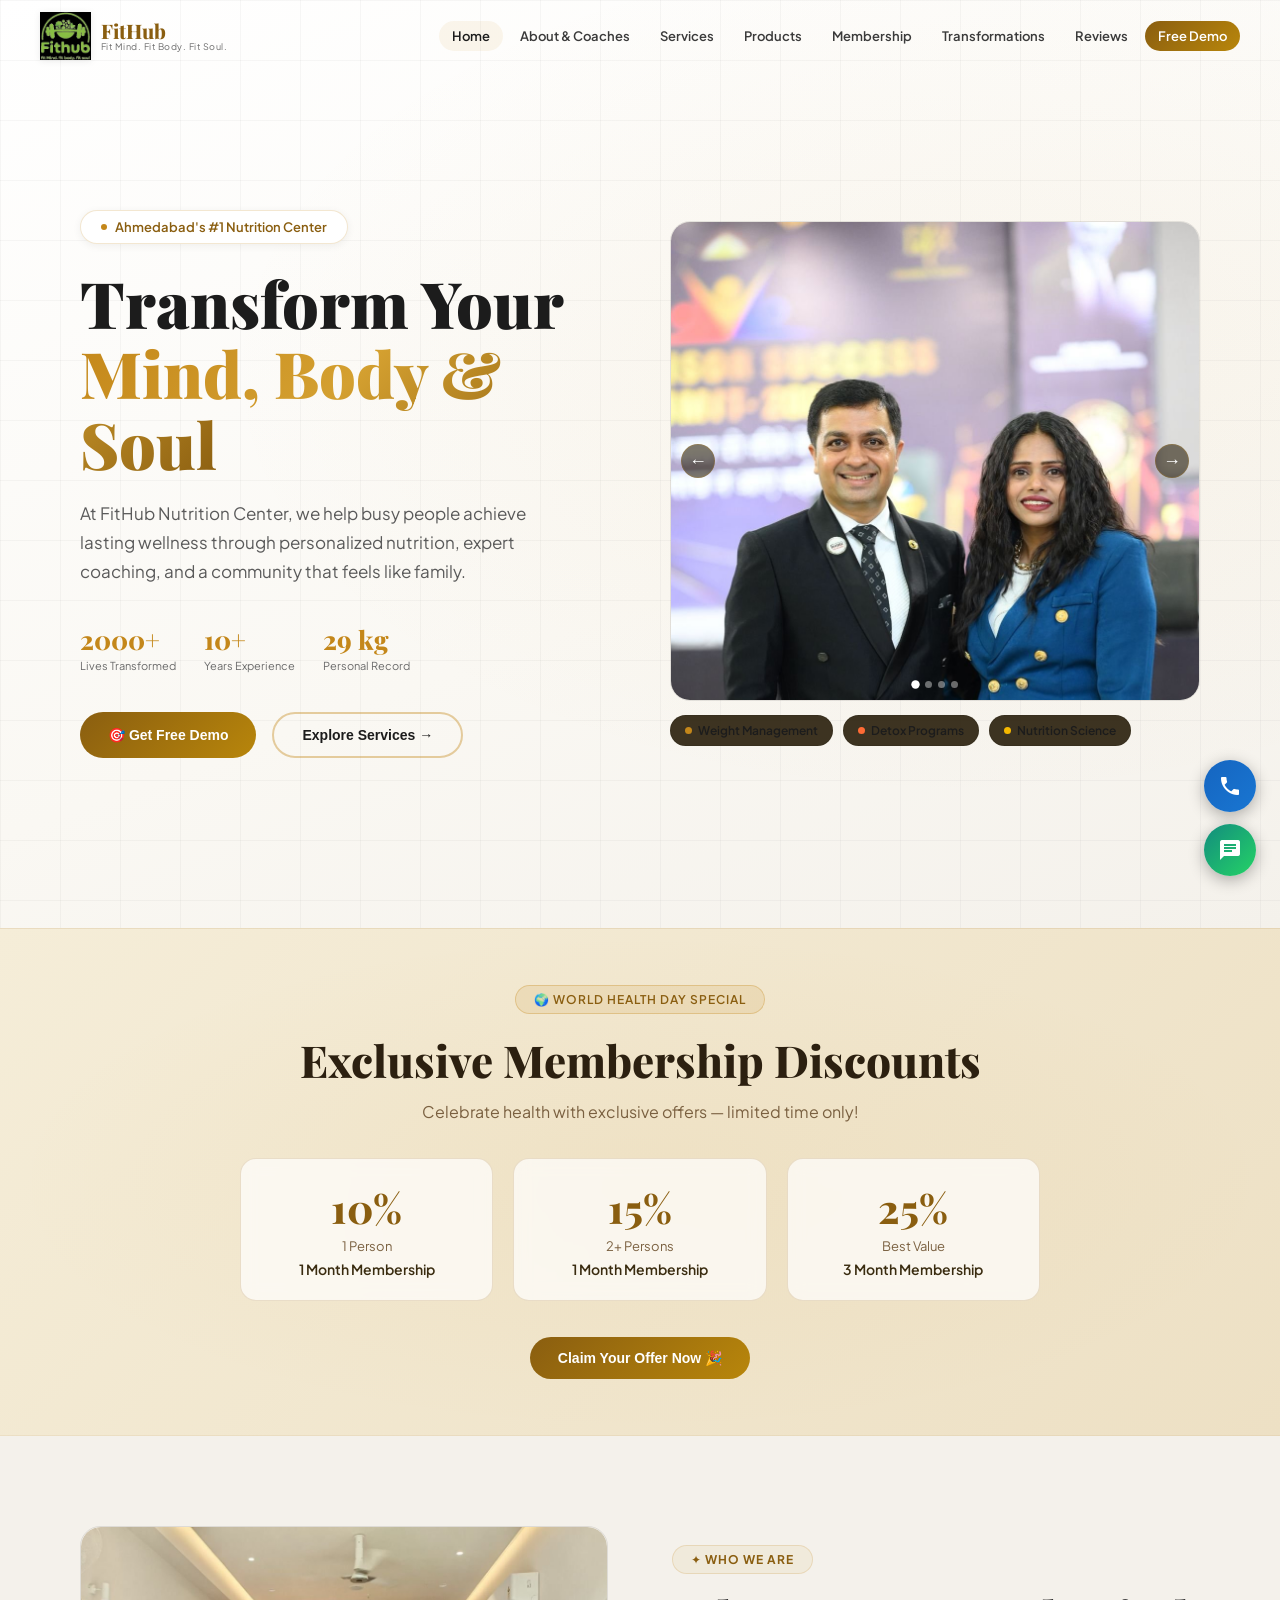
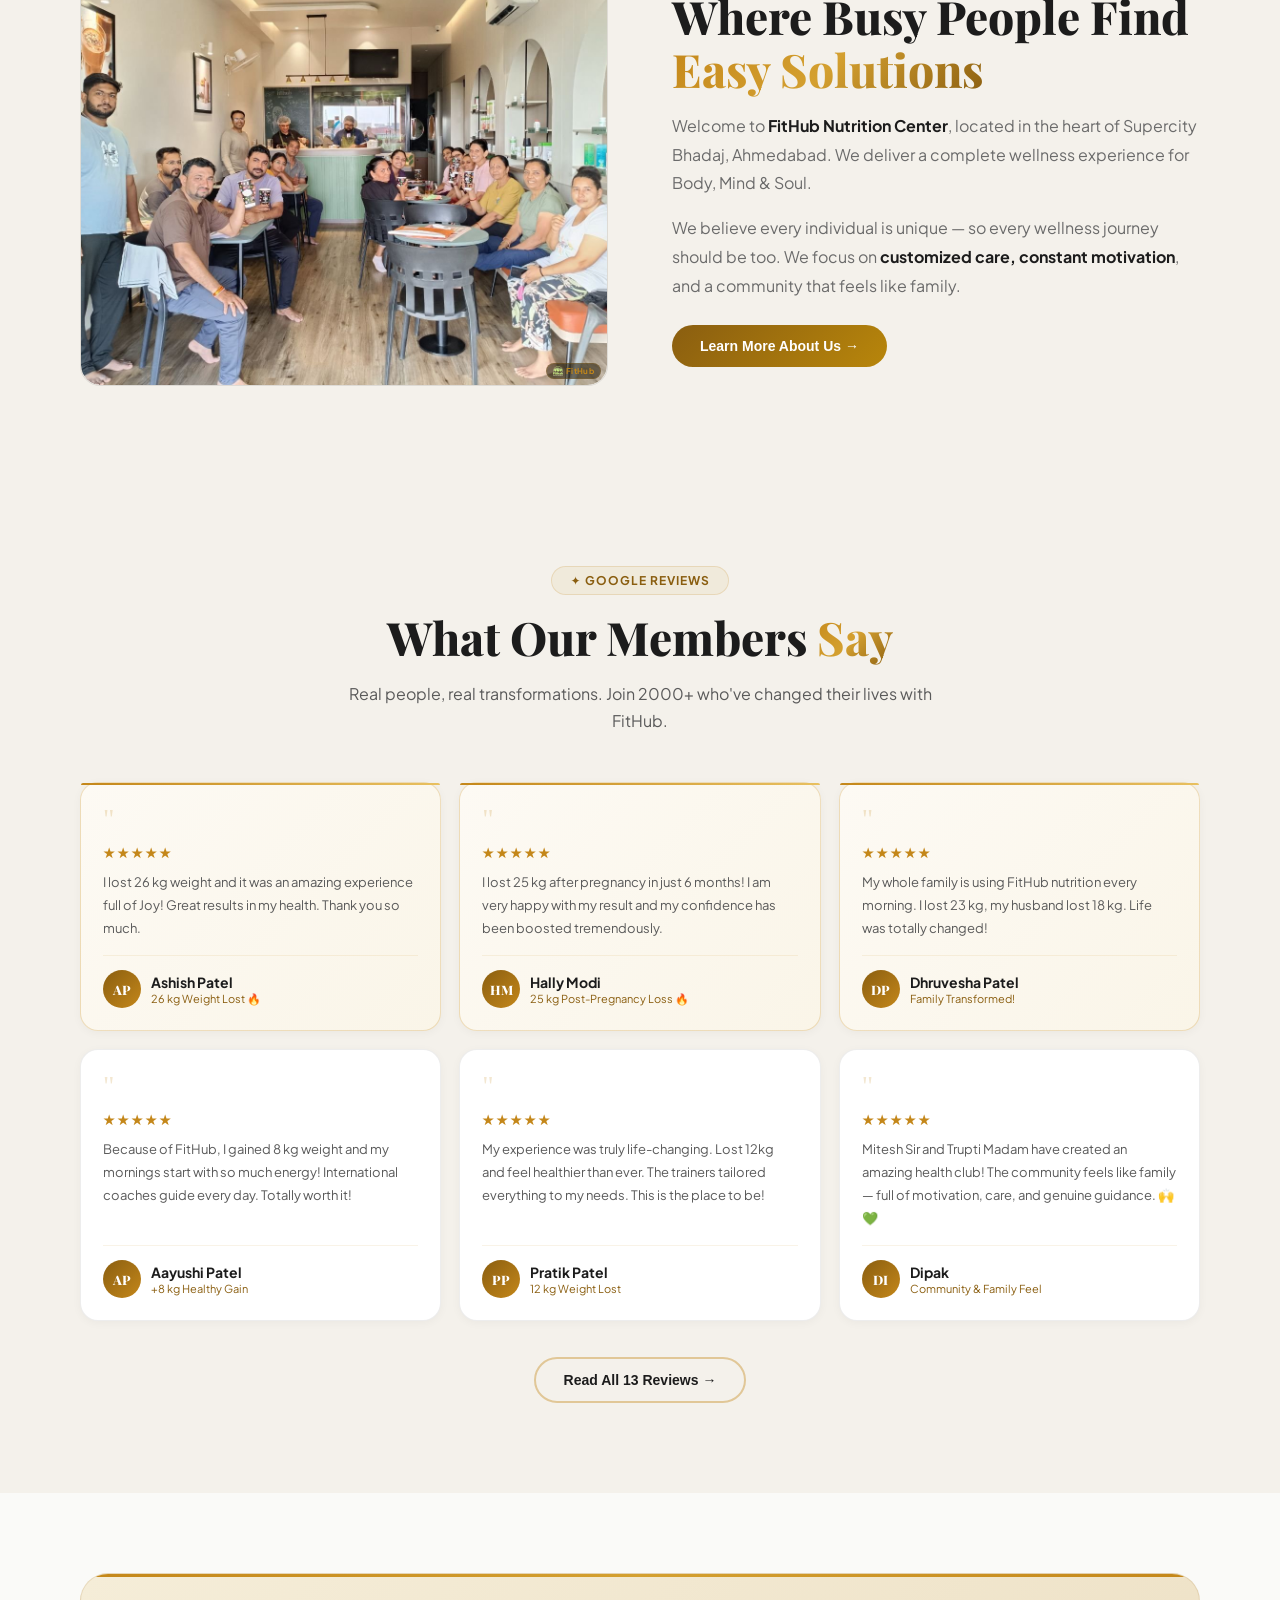
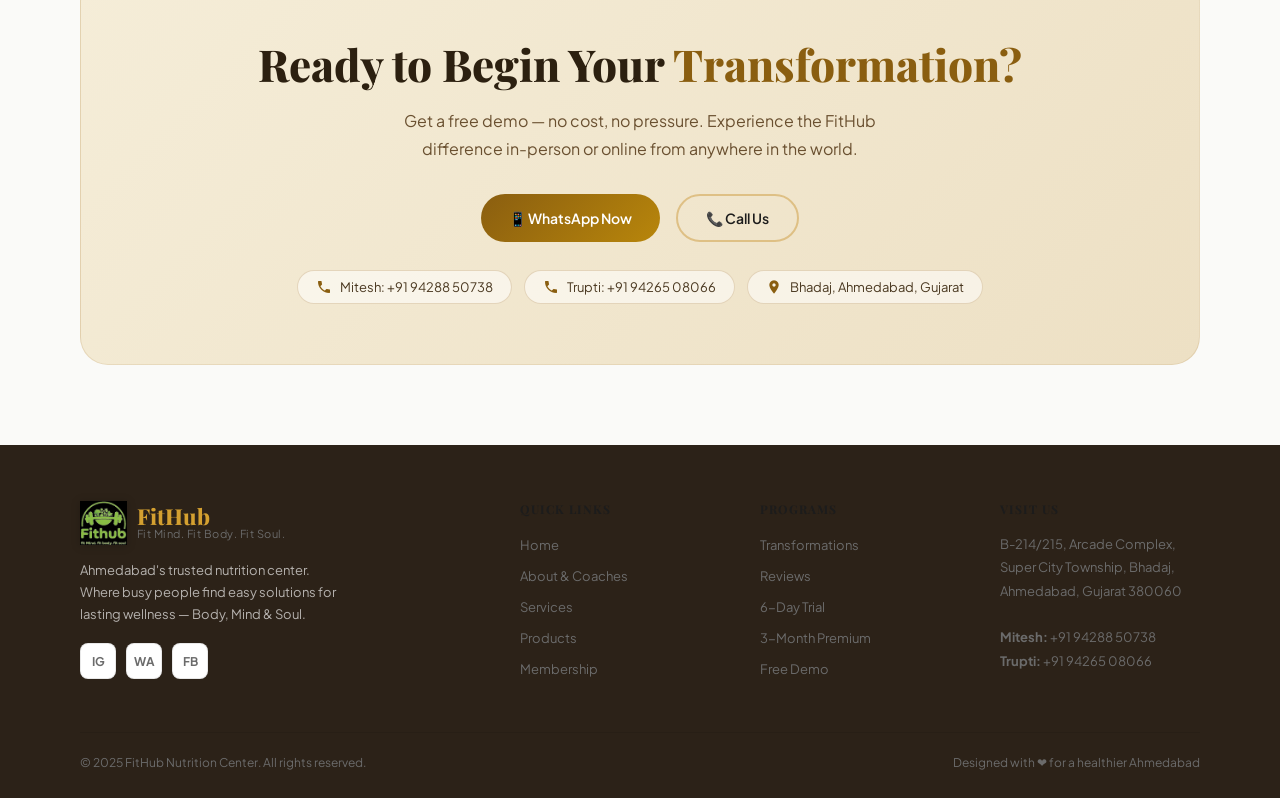
==== index.html @ 28db81a0 "ok" ====
<!DOCTYPE html>
<html lang="en">
<head>
<meta charset="UTF-8">
<meta name="viewport" content="width=device-width, initial-scale=1.0">
<title>FitHub Nutrition Center – Fit Mind. Fit Body. Fit Soul.</title>
<link rel="icon" href="images/logo.png" type="image/png">
<link href="https://fonts.googleapis.com/css2?family=Playfair+Display:ital,wght@0,700;0,800;0,900;1,700&family=Plus+Jakarta+Sans:wght@300;400;500;600;700&display=swap" rel="stylesheet">
<link href="https://fonts.googleapis.com/icon?family=Material+Icons" rel="stylesheet">
<style>
:root{
  --green:#B8860B;--green-light:#C4871A;--green-dark:#8a5e10;
  --gold:#C4871A;--dark:#FAFAF8;--dark2:#F4F1EB;--dark3:#EDE9DF;
  --surface:#FFFFFF;--text:#1C1C1C;--text-muted:#6B6B6B;
  --border:rgba(0,0,0,0.09);
  --glow:0 0 40px rgba(196,135,26,0.12);
}
*{margin:0;padding:0;box-sizing:border-box;}
html{scroll-behavior:smooth;}
body{font-family:'Plus Jakarta Sans',system-ui,sans-serif;background:#FAFAF8;color:#1C1C1C;overflow-x:hidden;}
::-webkit-scrollbar{width:5px;}
::-webkit-scrollbar-track{background:#FAFAF8;}
::-webkit-scrollbar-thumb{background:var(--gold);border-radius:3px;}

/* NAV */
nav{position:fixed;top:0;left:0;right:0;z-index:1000;padding:12px 40px;display:flex;align-items:center;justify-content:space-between;transition:all 0.4s;}
nav.scrolled{background:rgba(250,250,248,0.97);backdrop-filter:blur(20px);border-bottom:1px solid rgba(0,0,0,0.07);box-shadow:0 2px 16px rgba(0,0,0,0.06);}
.nav-logo{display:flex;align-items:center;gap:10px;cursor:pointer;text-decoration:none;}
.nav-logo img{height:48px;object-fit:contain;filter:drop-shadow(0 1px 3px rgba(0,0,0,0.08));}
.nav-logo-text{font-family:'Playfair Display',Georgia,serif;font-size:20px;font-weight:800;color:#8a5e10;line-height:1;}
.nav-logo-tagline{font-size:9px;color:var(--text-muted);letter-spacing:0.5px;}
.nav-links{display:flex;align-items:center;gap:4px;}
.nav-links a{color:#3A3A3A;text-decoration:none;font-size:13px;font-weight:600;padding:7px 13px;border-radius:50px;transition:all 0.3s;cursor:pointer;}
.nav-links a:hover,.nav-links a.active{color:#1C1C1C;background:rgba(196,135,26,0.08);}
.nav-cta{background:linear-gradient(135deg,var(--green-dark),var(--green))!important;color:#fff!important;font-weight:600!important;}
.hamburger{display:none;flex-direction:column;gap:5px;cursor:pointer;padding:8px;background:none;border:none;}
.hamburger span{width:24px;height:2px;background:#1C1C1C;border-radius:2px;display:block;transition:all 0.3s;}
.mobile-menu{display:none;position:fixed;top:72px;left:0;right:0;background:rgba(250,250,248,0.98);backdrop-filter:blur(20px);padding:16px;flex-direction:column;gap:2px;z-index:999;border-bottom:1px solid rgba(0,0,0,0.07);box-shadow:0 8px 24px rgba(0,0,0,0.08);}
.mobile-menu.open{display:flex;}
.mobile-menu a{color:#3A3A3A;text-decoration:none;font-size:15px;padding:12px 16px;border-radius:10px;transition:all 0.3s;cursor:pointer;font-weight:500;}
.mobile-menu a:hover{color:var(--text);background:rgba(196,135,26,0.1);}

/* PAGE SYSTEM */
.page{display:none;animation:fadeIn 0.4s ease;}
.page.active{display:block;}
@keyframes fadeIn{from{opacity:0;transform:translateY(10px);}to{opacity:1;transform:none;}}

/* SECTION BASICS */
section{padding:90px 0;}
.container{max-width:1200px;margin:0 auto;padding:0 40px;}
.section-tag{display:inline-flex;align-items:center;gap:8px;background:rgba(196,135,26,0.07);border:1px solid rgba(196,135,26,0.18);border-radius:50px;padding:6px 18px;font-size:12px;color:#8a5e10;font-weight:700;text-transform:uppercase;letter-spacing:1px;margin-bottom:16px;}
.section-title{font-family:'Playfair Display',Georgia,serif;font-size:clamp(28px,4vw,46px);font-weight:800;line-height:1.15;margin-bottom:16px;}
.section-sub{font-size:16px;color:#5A5A5A;max-width:600px;line-height:1.7;}
.text-center{text-align:center;}
.text-center .section-sub{margin:0 auto;}
.gradient-text{background:linear-gradient(135deg,#C4871A 0%,#D4A030 50%,#8a5e10 100%);-webkit-background-clip:text;-webkit-text-fill-color:transparent;background-clip:text;}

/* BUTTONS */
.btn-primary{background:linear-gradient(135deg,var(--green-dark),var(--green));color:#fff;padding:13px 28px;border-radius:50px;text-decoration:none;font-weight:600;font-size:14px;border:none;cursor:pointer;transition:all 0.3s;display:inline-flex;align-items:center;gap:8px;}
.btn-primary:hover{transform:translateY(-2px);box-shadow:0 8px 24px rgba(196,135,26,0.4);}
.btn-outline{background:transparent;color:var(--text);padding:13px 28px;border-radius:50px;text-decoration:none;font-weight:600;font-size:14px;border:2px solid rgba(196,135,26,0.4);cursor:pointer;transition:all 0.3s;display:inline-flex;align-items:center;gap:8px;}
.btn-outline:hover{border-color:var(--green);background:rgba(196,135,26,0.08);transform:translateY(-2px);}

/* HERO */
.hero{min-height:100vh;background:linear-gradient(160deg,#FFFFFF 0%,#FAF8F3 60%,#F4F1EB 100%);position:relative;display:flex;align-items:center;overflow:hidden;}
.hero-bg{position:absolute;inset:0;background:radial-gradient(ellipse at 75% 40%,rgba(196,135,26,0.05),transparent 55%);pointer-events:none;}
.hero-grid{position:absolute;inset:0;background-image:linear-gradient(rgba(0,0,0,0.03) 1px,transparent 1px),linear-gradient(90deg,rgba(0,0,0,0.03) 1px,transparent 1px);background-size:60px 60px;}
.hero-content{position:relative;z-index:2;max-width:1200px;margin:0 auto;padding:120px 40px 80px;display:grid;grid-template-columns:1fr 1fr;gap:60px;align-items:center;}
.hero-badge{display:inline-flex;align-items:center;gap:8px;background:#FFFFFF;border:1px solid rgba(196,135,26,0.2);border-radius:50px;padding:8px 20px;font-size:13px;color:#8a5e10;margin-bottom:24px;font-weight:600;box-shadow:0 2px 8px rgba(0,0,0,0.06);}
.hero-badge .dot{width:6px;height:6px;background:#C4871A;border-radius:50%;animation:pulse 2s infinite;}
@keyframes pulse{0%,100%{opacity:1;transform:scale(1);}50%{opacity:0.5;transform:scale(1.5);}}
.hero-title{font-family:'Playfair Display',Georgia,serif;font-size:clamp(38px,5vw,64px);font-weight:900;line-height:1.1;margin-bottom:20px;color:#1C1C1C;}
.hero-tagline{font-size:17px;color:#5A5A5A;line-height:1.7;margin-bottom:36px;max-width:480px;}
.hero-stats{display:flex;gap:28px;margin-bottom:40px;flex-wrap:wrap;}
.stat-num{font-family:'Playfair Display',Georgia,serif;font-size:26px;font-weight:800;background:linear-gradient(135deg,var(--gold),#C4871A);-webkit-background-clip:text;-webkit-text-fill-color:transparent;}
.stat-label{font-size:11px;color:var(--text-muted);margin-top:2px;}
.hero-btns{display:flex;gap:16px;flex-wrap:wrap;}
.hero-img-wrap{border-radius:20px;overflow:hidden;border:1px solid var(--border);position:relative;height:480px;}
.hero-img-wrap img{width:100%;height:100%;object-fit:cover;object-position:top center;display:block;}
.hero-carousel{position:relative;height:480px;border-radius:20px;overflow:hidden;border:1px solid var(--border);}
.carousel-track{display:flex;height:100%;transition:transform 0.6s cubic-bezier(0.25,0.46,0.45,0.94);}
.carousel-slide{min-width:100%;height:100%;position:relative;flex-shrink:0;}
.carousel-slide img{width:100%;height:100%;object-fit:cover;object-position:top center;display:block;}
.carousel-dots{position:absolute;bottom:12px;left:50%;transform:translateX(-50%);display:flex;gap:6px;z-index:5;}
.carousel-dot{width:7px;height:7px;border-radius:50%;background:rgba(255,255,255,0.4);cursor:pointer;transition:all 0.3s;border:none;padding:0;}
.carousel-dot.active{background:#fff;transform:scale(1.2);}
.carousel-arrow{position:absolute;top:50%;transform:translateY(-50%);background:rgba(40,30,10,0.6);border:1px solid rgba(196,135,26,0.25);color:#fff;border-radius:50%;width:34px;height:34px;display:flex;align-items:center;justify-content:center;cursor:pointer;z-index:5;font-size:18px;transition:all 0.3s;}
.carousel-arrow:hover{background:rgba(196,135,26,0.4);}
.carousel-prev{left:10px;}
.carousel-next{right:10px;}
.hero-chips{display:flex;gap:10px;flex-wrap:wrap;margin-top:14px;}
.chip{background:rgba(40,30,10,0.9);border:1px solid var(--border);border-radius:50px;padding:7px 14px;font-size:12px;font-weight:600;display:flex;align-items:center;gap:6px;}
.chip .dot{width:7px;height:7px;border-radius:50%;}

/* OFFER BANNER */
.offer-banner{background:linear-gradient(135deg,#F5EDD8,#EDE0C4);border-top:1px solid rgba(180,140,80,0.15);border-bottom:1px solid rgba(180,140,80,0.15);padding:56px 40px;text-align:center;position:relative;overflow:hidden;}
.offer-banner::before{content:'';position:absolute;inset:0;background:radial-gradient(ellipse at center,rgba(196,135,26,0.06),transparent 70%);}
.offer-tag{display:inline-flex;align-items:center;gap:8px;background:rgba(196,135,26,0.12);border:1px solid rgba(196,135,26,0.3);border-radius:50px;padding:6px 18px;font-size:12px;color:#8a5e10;margin-bottom:16px;font-weight:600;text-transform:uppercase;letter-spacing:1px;}
.offer-title{font-family:'Playfair Display',Georgia,serif;font-size:clamp(24px,4vw,44px);font-weight:800;color:#2C2010;margin-bottom:12px;}
.offer-sub{font-size:16px;color:#7A6040;margin-bottom:36px;}
.offer-cards{display:flex;gap:20px;justify-content:center;flex-wrap:wrap;max-width:800px;margin:0 auto 36px;}
.offer-card{background:rgba(255,255,255,0.7);border:1px solid rgba(180,140,80,0.25);border-radius:16px;padding:22px 28px;flex:1;min-width:180px;text-align:center;transition:all 0.3s;backdrop-filter:blur(8px);}
.offer-card:hover{transform:translateY(-4px);border-color:var(--gold);box-shadow:0 8px 24px rgba(196,135,26,0.15);}
.offer-pct{font-family:'Playfair Display',Georgia,serif;font-size:40px;font-weight:800;color:#8a5e10;}
.offer-desc{font-size:13px;color:#7A6040;margin-top:4px;}
.offer-label{font-size:14px;font-weight:600;color:#3A2C10;margin-top:6px;}

/* PHOTO WITH WATERMARK */
.photo-wrap{position:relative;overflow:hidden;border-radius:inherit;}
.photo-wrap img{width:100%;height:100%;object-fit:cover;display:block;}
.photo-watermark{position:absolute;bottom:6px;right:6px;display:flex;align-items:center;gap:3px;background:rgba(40,30,10,0.6);border:1px solid rgba(196,135,26,0.2);border-radius:50px;padding:2px 6px;pointer-events:none;}
.photo-watermark img{height:10px;object-fit:contain;mix-blend-mode:screen;filter:brightness(1.3);}
.photo-watermark span{font-size:8px;color:var(--green-light);font-weight:700;letter-spacing:0.3px;}

/* ABOUT / COACHES merged grid */
.ac-section{background:#FAF8F3;padding:100px 0;}
.ac-grid{display:grid;grid-template-columns:1fr;gap:0;}
.ac-item{display:grid;grid-template-columns:1fr 1fr;gap:0;align-items:stretch;border:1px solid rgba(0,0,0,0.08);border-radius:24px;overflow:hidden;background:#FFFFFF;margin-bottom:40px;transition:all 0.3s;box-shadow:0 4px 24px rgba(0,0,0,0.07);}
.ac-item:hover{border-color:rgba(196,135,26,0.4);box-shadow:0 20px 40px rgba(0,0,0,0.3);}
.ac-item.reverse{direction:rtl;}
.ac-item.reverse > *{direction:ltr;}
.ac-img{overflow:hidden;min-height:400px;}
.ac-img img{width:100%;height:100%;object-fit:cover;object-position:top center;display:block;transition:transform 0.5s;}
.ac-item:hover .ac-img img{transform:scale(1.04);}
.ac-info{padding:40px;display:flex;flex-direction:column;justify-content:center;}
.ac-role{font-size:11px;color:var(--green-light);font-weight:700;text-transform:uppercase;letter-spacing:1px;margin-bottom:6px;}
.ac-name{font-family:'Playfair Display',Georgia,serif;font-size:26px;font-weight:800;margin-bottom:10px;}
.ac-exp{display:inline-flex;align-items:center;gap:6px;background:rgba(245,184,0,0.1);border:1px solid rgba(245,184,0,0.25);border-radius:50px;padding:4px 14px;font-size:12px;color:var(--gold);font-weight:600;margin-bottom:16px;}
.ac-bio{font-size:14px;color:#5A5A5A;line-height:1.8;margin-bottom:20px;}
.ac-stats{display:flex;gap:20px;flex-wrap:wrap;padding-top:16px;border-top:1px solid var(--border);}
.ac-stat .num{font-family:'Playfair Display',Georgia,serif;font-size:20px;font-weight:800;color:var(--green-light);}
.ac-stat .lbl{font-size:11px;color:var(--text-muted);}
.ac-tags{display:flex;flex-wrap:wrap;gap:8px;margin-bottom:16px;}
.ac-tag{background:rgba(196,135,26,0.07);border:1px solid rgba(196,135,26,0.15);border-radius:50px;padding:4px 12px;font-size:12px;color:#8a5e10;}
.couple-band{background:#FFFFFF;border:1px solid rgba(0,0,0,0.08);border-radius:24px;overflow:hidden;display:grid;grid-template-columns:440px 1fr;margin-top:0;box-shadow:0 4px 24px rgba(0,0,0,0.07);}
.couple-band-img{overflow:hidden;height:360px;}
.couple-band-img img{width:100%;height:100%;object-fit:cover;object-position:top;display:block;}
.couple-band-text{padding:48px;display:flex;flex-direction:column;justify-content:center;}
.couple-band-text h3{font-family:'Playfair Display',Georgia,serif;font-size:26px;font-weight:800;margin-bottom:12px;}
.couple-band-text p{font-size:14px;color:var(--text-muted);line-height:1.8;}

/* SERVICES */
.services-section{background:#F4F1EB;}
.services-grid{display:grid;grid-template-columns:repeat(3,1fr);gap:20px;margin-top:60px;}
.service-card{background:#FFFFFF;border:1px solid rgba(0,0,0,0.07);border-radius:20px;overflow:hidden;transition:all 0.4s;display:flex;flex-direction:column;box-shadow:0 2px 12px rgba(0,0,0,0.05);}
.service-card:hover{transform:translateY(-5px);border-color:rgba(196,135,26,0.4);box-shadow:0 16px 36px rgba(0,0,0,0.3);}
.service-img{width:100%;height:160px;overflow:hidden;position:relative;}
.service-img img{width:100%;height:100%;object-fit:cover;transition:transform 0.5s;}
.service-card:hover .service-img img{transform:scale(1.08);}
.service-body{padding:22px;flex:1;display:flex;flex-direction:column;}
.service-num{font-size:10px;color:rgba(196,135,26,0.4);font-weight:800;letter-spacing:2px;margin-bottom:6px;}
.service-title{font-family:'Playfair Display',Georgia,serif;font-size:16px;font-weight:700;margin-bottom:8px;}
.service-desc{font-size:13px;color:#5A5A5A;line-height:1.7;flex:1;margin-bottom:14px;}
.service-cta{display:inline-flex;align-items:center;gap:6px;color:var(--green-light);font-size:12px;font-weight:600;cursor:pointer;background:none;border:none;padding:0;font-family:inherit;transition:all 0.2s;}
.service-cta:hover{gap:10px;color:var(--green);}

/* PRODUCTS */
.products-tabs{display:flex;gap:8px;margin-bottom:40px;background:#F4F1EB;border-radius:12px;padding:5px;width:fit-content;border:1px solid rgba(0,0,0,0.08);}
.tab-btn{padding:10px 24px;border-radius:9px;border:none;background:transparent;color:var(--text-muted);font-family:'Plus Jakarta Sans',system-ui,sans-serif;font-size:14px;font-weight:600;cursor:pointer;transition:all 0.3s;}
.tab-btn.active{background:linear-gradient(135deg,var(--green-dark),var(--green));color:#fff;}
.flavors-grid{display:grid;grid-template-columns:repeat(auto-fill,minmax(180px,1fr));gap:12px;}
.flavor-chip{background:#FFFFFF;border:1px solid rgba(0,0,0,0.08);border-radius:12px;padding:13px 16px;font-size:13px;font-weight:500;transition:all 0.3s;display:flex;align-items:center;gap:10px;}
.flavor-chip:hover{border-color:var(--green);background:rgba(196,135,26,0.06);transform:translateY(-2px);}
.flavor-dot{width:10px;height:10px;border-radius:50%;flex-shrink:0;}

/* MEMBERSHIP */
.plans-grid{display:grid;grid-template-columns:repeat(3,1fr);gap:24px;margin-top:60px;}
.plan-card{background:#FFFFFF;border:1px solid rgba(0,0,0,0.08);border-radius:24px;padding:32px;position:relative;overflow:hidden;transition:all 0.4s;display:flex;flex-direction:column;box-shadow:0 4px 16px rgba(0,0,0,0.05);}
.plan-card.featured{background:linear-gradient(135deg,#FDFAF4,#FAF5E8);border-color:var(--green);transform:scale(1.03);box-shadow:0 8px 32px rgba(196,135,26,0.15);}
.plan-card.featured::before{content:'';position:absolute;top:0;left:0;right:0;height:3px;background:linear-gradient(90deg,var(--green-dark),var(--green-light));}
.plan-badge{display:inline-flex;background:rgba(196,135,26,0.1);border:1px solid rgba(196,135,26,0.25);border-radius:50px;padding:4px 14px;font-size:11px;color:var(--green-light);font-weight:700;text-transform:uppercase;letter-spacing:1px;margin-bottom:18px;width:fit-content;}
.plan-badge.gold{background:rgba(245,184,0,0.12);border-color:rgba(245,184,0,0.3);color:var(--gold);}
.plan-name{font-family:'Playfair Display',Georgia,serif;font-size:20px;font-weight:800;margin-bottom:6px;}
.plan-desc{font-size:13px;color:var(--text-muted);margin-bottom:20px;}
.plan-features{list-style:none;margin-bottom:24px;flex:1;}
.plan-features li{display:flex;align-items:flex-start;gap:10px;font-size:13px;color:#5A5A5A;padding:7px 0;border-bottom:1px solid rgba(0,0,0,0.05);}
.plan-features li:last-child{border:none;}
.plan-features li .material-icons{font-size:15px;color:var(--green-light);margin-top:2px;flex-shrink:0;}
.plan-cta{width:100%;padding:13px;border-radius:50px;border:none;font-family:'Plus Jakarta Sans',system-ui,sans-serif;font-size:14px;font-weight:700;cursor:pointer;transition:all 0.3s;margin-top:auto;}
.plan-cta-primary{background:linear-gradient(135deg,var(--green-dark),var(--green));color:#fff;}
.plan-cta-primary:hover{transform:translateY(-2px);box-shadow:0 6px 20px rgba(196,135,26,0.4);}
.plan-cta-outline{background:transparent;color:var(--green-light);border:2px solid rgba(196,135,26,0.3);}
.plan-cta-outline:hover{background:rgba(196,135,26,0.08);}

/* TRANSFORMATION PAGE */
.transform-section{background:#FAFAF8;}
.transform-intro{text-align:center;max-width:700px;margin:0 auto 60px;}
.transform-item{display:grid;grid-template-columns:1fr 1fr;gap:40px;align-items:start;margin-bottom:60px;padding-bottom:60px;border-bottom:1px solid rgba(196,135,26,0.12);}
.transform-item:last-child{border-bottom:none;margin-bottom:0;}
.transform-item.reverse .transform-img{order:2;}
.transform-item.reverse .transform-text{order:1;}
.transform-img{border-radius:20px;overflow:hidden;border:1px solid var(--border);}
.transform-img img{width:100%;display:block;}
.transform-text{padding:8px 0;}
.transform-name{font-family:'Playfair Display',Georgia,serif;font-size:24px;font-weight:800;margin-bottom:6px;}
.transform-tag{font-size:12px;color:#8a5e10;font-weight:600;margin-bottom:20px;display:block;}
.transform-phase{margin-bottom:20px;}
.phase-title{font-family:'Playfair Display',Georgia,serif;font-size:13px;font-weight:700;color:#8a5e10;text-transform:uppercase;letter-spacing:1px;margin-bottom:8px;display:flex;align-items:center;gap:8px;}
.phase-title::before{content:'';width:16px;height:2px;background:var(--gold);flex-shrink:0;}
.phase-body{font-size:14px;color:#5A5A5A;line-height:1.8;}
.phase-body li{margin-left:20px;margin-bottom:4px;}
.transform-results{display:flex;gap:16px;flex-wrap:wrap;margin-top:20px;padding-top:20px;border-top:1px solid var(--border);}
.result-pill{background:rgba(196,135,26,0.07);border:1px solid rgba(196,135,26,0.2);border-radius:50px;padding:8px 18px;}
.result-pill .num{font-family:'Playfair Display',Georgia,serif;font-size:18px;font-weight:800;color:var(--gold);}
.result-pill .lbl{font-size:11px;color:var(--text-muted);}

/* REVIEWS */
.reviews-section{background:#F4F1EB;}
.reviews-grid{display:grid;grid-template-columns:repeat(3,1fr);gap:18px;margin-top:48px;}
.review-card{background:#FFFFFF;border:1px solid rgba(0,0,0,0.07);border-radius:18px;padding:22px;transition:all 0.3s;display:flex;flex-direction:column;box-shadow:0 2px 10px rgba(0,0,0,0.04);}
.review-card:hover{border-color:rgba(196,135,26,0.3);transform:translateY(-3px);}
.review-card.featured{border-color:rgba(196,135,26,0.25);background:linear-gradient(135deg,#FDFAF4,#FAF5E8);position:relative;}
.review-card.featured::before{content:'';position:absolute;top:0;left:0;right:0;height:2px;background:linear-gradient(90deg,var(--gold),#e8c060);border-radius:18px 18px 0 0;}
.review-quote{font-size:28px;color:rgba(196,135,26,0.2);margin-bottom:10px;font-family:Georgia,serif;line-height:1;}
.review-stars{color:var(--gold);font-size:14px;margin-bottom:10px;letter-spacing:2px;}
.review-text{font-size:13px;color:#5A5A5A;line-height:1.75;flex:1;margin-bottom:16px;}
.review-author{display:flex;align-items:center;gap:10px;padding-top:14px;border-top:1px solid rgba(196,135,26,0.1);}
.review-avatar{width:38px;height:38px;border-radius:50%;background:linear-gradient(135deg,#8a5e10,#C4871A);display:flex;align-items:center;justify-content:center;font-family:'Playfair Display',Georgia,serif;font-size:13px;font-weight:800;color:#fff;flex-shrink:0;}
.review-name{font-weight:700;font-size:14px;}
.review-result{font-size:11px;color:#8a5e10;margin-top:1px;}

/* CTA */
.cta-section{background:#FAFAF8;padding:80px 0;}
.cta-box{background:linear-gradient(135deg,#F5EDD8,#EDE0C4);border:1px solid rgba(180,140,80,0.2);border-radius:28px;padding:60px;text-align:center;position:relative;overflow:hidden;}
.cta-box::before{content:'';position:absolute;top:0;left:0;right:0;height:3px;background:linear-gradient(90deg,var(--gold),#d4a030,var(--gold));}
.cta-title{font-family:'Playfair Display',Georgia,serif;font-size:clamp(26px,4vw,44px);font-weight:800;margin-bottom:14px;color:#2C2010;}
.cta-text{font-size:16px;color:#6A5030;max-width:500px;margin:0 auto 32px;line-height:1.7;}
.cta-btns{display:flex;gap:16px;justify-content:center;flex-wrap:wrap;margin-bottom:28px;}
.contact-chips{display:flex;gap:12px;justify-content:center;flex-wrap:wrap;}
.contact-chip{display:flex;align-items:center;gap:8px;background:rgba(255,255,255,0.55);border:1px solid rgba(180,140,80,0.3);border-radius:50px;padding:8px 18px;font-size:13px;color:#4A3820;transition:all 0.3s;text-decoration:none;}
.contact-chip:hover{border-color:var(--gold);color:#2C1A08;}
.contact-chip .material-icons{font-size:16px;color:#8a5e10;}

/* CONTACT */
.contact-page{padding:120px 0 80px;min-height:100vh;background:#FAFAF8;}
.contact-grid{display:grid;grid-template-columns:1fr 1fr;gap:56px;align-items:start;margin-top:48px;}
.contact-info-card{background:#FFFFFF;border:1px solid rgba(0,0,0,0.08);border-radius:24px;padding:36px;box-shadow:0 4px 20px rgba(0,0,0,0.05);}
.contact-info-card h3{font-family:'Playfair Display',Georgia,serif;font-size:20px;font-weight:800;margin-bottom:20px;color:#8a5e10;}
.contact-item{display:flex;align-items:flex-start;gap:14px;margin-bottom:20px;padding:16px;background:#FAF8F3;border:1px solid rgba(0,0,0,0.07);border-radius:14px;text-decoration:none;color:#1C1C1C;transition:all 0.3s;}
.contact-item:hover{border-color:rgba(196,135,26,0.3);transform:translateX(4px);}
.contact-item-icon{width:40px;height:40px;border-radius:10px;background:rgba(196,135,26,0.1);display:flex;align-items:center;justify-content:center;flex-shrink:0;}
.contact-item-icon .material-icons{font-size:20px;color:#8a5e10;}
.ci-label{font-size:11px;color:var(--text-muted);font-weight:600;text-transform:uppercase;letter-spacing:0.5px;margin-bottom:3px;}
.ci-value{font-size:14px;color:var(--text);font-weight:500;}
.call-wa-btns{display:flex;gap:12px;margin-top:24px;flex-wrap:wrap;}
.btn-call{background:linear-gradient(135deg,#1565c0,#1976D2);color:#fff;padding:12px 20px;border-radius:50px;text-decoration:none;font-weight:600;font-size:13px;border:none;cursor:pointer;transition:all 0.3s;display:inline-flex;align-items:center;gap:8px;}
.btn-call:hover{transform:translateY(-2px);box-shadow:0 6px 18px rgba(25,118,210,0.4);}
.btn-wa{background:linear-gradient(135deg,#1b5e20,#25D366);color:#fff;padding:12px 20px;border-radius:50px;text-decoration:none;font-weight:600;font-size:13px;border:none;cursor:pointer;transition:all 0.3s;display:inline-flex;align-items:center;gap:8px;}
.btn-wa:hover{transform:translateY(-2px);box-shadow:0 6px 18px rgba(37,211,102,0.4);}
.contact-form-card{background:#FFFFFF;border:1px solid rgba(0,0,0,0.08);border-radius:24px;padding:36px;box-shadow:0 4px 20px rgba(0,0,0,0.05);}
.contact-form-card h3{font-family:'Playfair Display',Georgia,serif;font-size:20px;font-weight:800;margin-bottom:6px;}
.contact-form-card p{font-size:14px;color:var(--text-muted);margin-bottom:24px;}
.form-group{margin-bottom:16px;}
.form-group label{font-size:12px;color:var(--text-muted);font-weight:600;display:block;margin-bottom:7px;text-transform:uppercase;letter-spacing:0.5px;}
.form-group input,.form-group select,.form-group textarea{width:100%;background:#FAF8F3;border:1px solid rgba(0,0,0,0.1);border-radius:10px;padding:13px 15px;color:#1C1C1C;font-family:'Plus Jakarta Sans',system-ui,sans-serif;font-size:14px;transition:border-color 0.3s;outline:none;}
.form-group input:focus,.form-group select:focus,.form-group textarea:focus{border-color:var(--gold);}
.form-group textarea{height:100px;resize:vertical;}
.form-group select option{background:var(--dark);}
.form-submit{width:100%;padding:14px;border-radius:50px;border:none;background:linear-gradient(135deg,#1b5e20,#25D366);color:#fff;font-family:'Plus Jakarta Sans',system-ui,sans-serif;font-size:15px;font-weight:700;cursor:pointer;transition:all 0.3s;display:flex;align-items:center;justify-content:center;gap:10px;}
.form-submit:hover{transform:translateY(-2px);box-shadow:0 8px 24px rgba(37,211,102,0.4);}

/* FOOTER */
footer{background:#2C2218;border-top:none;padding:56px 0 28px;}
.footer-grid{display:grid;grid-template-columns:2fr 1fr 1fr 1fr;gap:40px;margin-bottom:44px;}
.footer-brand-logo{display:flex;align-items:center;gap:10px;margin-bottom:14px;}
.footer-brand-logo img{height:44px;object-fit:contain;filter:drop-shadow(0 1px 4px rgba(0,0,0,0.2));}
.footer-logo-text{font-family:'Playfair Display',Georgia,serif;font-size:22px;font-weight:800;color:#D4A030;line-height:1;}
.footer-tagline-text{font-size:11px;color:var(--text-muted);letter-spacing:0.5px;}
.footer-desc{font-size:13px;color:rgba(255,255,255,0.65);line-height:1.7;max-width:260px;margin-bottom:18px;}
.social-links{display:flex;gap:10px;}
.social-link{width:36px;height:36px;border-radius:8px;background:var(--surface);border:1px solid var(--border);display:flex;align-items:center;justify-content:center;color:var(--text-muted);transition:all 0.3s;text-decoration:none;font-size:12px;font-weight:700;}
.social-link:hover{background:rgba(196,135,26,0.15);border-color:var(--gold);color:#D4A030;}
.footer-col h4{font-family:'Playfair Display',Georgia,serif;font-size:12px;font-weight:700;text-transform:uppercase;letter-spacing:1px;color:var(--text);margin-bottom:16px;}
.footer-col ul{list-style:none;}
.footer-col ul li{margin-bottom:10px;}
.footer-col ul li a{color:var(--text-muted);text-decoration:none;font-size:13px;transition:color 0.2s;cursor:pointer;}
.footer-col ul li a:hover{color:#D4A030;}
.footer-address{font-size:13px;color:var(--text-muted);line-height:1.8;}
.footer-bottom{border-top:1px solid var(--border);padding-top:22px;display:flex;justify-content:space-between;align-items:center;flex-wrap:wrap;gap:10px;}
.footer-bottom p{font-size:12px;color:var(--text-muted);}

/* FLOATING BTNS */
.float-btns{position:fixed;bottom:24px;right:24px;z-index:999;display:flex;flex-direction:column;align-items:center;gap:12px;}
.float-btn{width:52px;height:52px;border-radius:50%;display:flex;align-items:center;justify-content:center;text-decoration:none;transition:all 0.3s;box-shadow:0 4px 16px rgba(0,0,0,0.3);}
.float-btn:hover{transform:scale(1.1);}
.float-wa{background:linear-gradient(135deg,#128C7E,#25D366);}
.float-call{background:linear-gradient(135deg,#1565c0,#1976D2);}
.float-btn .material-icons{font-size:24px;color:#fff;}

/* REVEAL */
.reveal{opacity:0;transform:translateY(28px);transition:all 0.7s cubic-bezier(0.16,1,0.3,1);}
.reveal.visible{opacity:1;transform:none;}
.reveal-delay-1{transition-delay:0.12s;}
.reveal-delay-2{transition-delay:0.24s;}
.reveal-delay-3{transition-delay:0.36s;}

/* RESPONSIVE */
@media(max-width:1024px){
  .footer-grid{grid-template-columns:1fr 1fr;}
  .plans-grid{grid-template-columns:1fr;}
  .plan-card.featured{transform:none;}
  .services-grid{grid-template-columns:1fr 1fr;}
}
@media(max-width:900px){
  nav{padding:10px 20px;}
  .nav-links{display:none;}
  .hamburger{display:flex;}
  .hero-content{grid-template-columns:1fr;padding:100px 20px 60px;gap:32px;}
  .hero-carousel{height:300px;margin-top:20px;}
  .ac-item,.ac-item.reverse{grid-template-columns:1fr;}
  .ac-img{min-height:280px;}
  .couple-band{grid-template-columns:1fr;}
  .couple-band-img{height:280px;}
  .transform-item,.transform-item.reverse{grid-template-columns:1fr;}
  .transform-item.reverse .transform-img{order:0;}
  .transform-item.reverse .transform-text{order:1;}
  .contact-grid{grid-template-columns:1fr;}
  section{padding:64px 0;}
  .container{padding:0 20px;}
  .cta-box{padding:36px 20px;}
  .offer-banner{padding:40px 20px;}
}
@media(max-width:600px){
  .services-grid{grid-template-columns:1fr;}
  .reviews-grid{grid-template-columns:1fr;}
  .footer-grid{grid-template-columns:1fr;}
  .footer-bottom{flex-direction:column;text-align:center;}
  .hero-btns{flex-direction:column;}
  .cta-btns{flex-direction:column;align-items:center;}
  .call-wa-btns{flex-direction:column;}
  .offer-cards{flex-direction:column;}
  .hero-stats{gap:16px;}
}
</style>
</head>
<body>

<!-- FLOATING BUTTONS -->
<div class="float-btns">
  <a href="tel:+919426508066" class="float-btn float-call" title="Call Us"><span class="material-icons">phone</span></a>
  <a href="https://wa.me/919426508066" target="_blank" class="float-btn float-wa" title="WhatsApp"><span class="material-icons">chat</span></a>
</div>

<!-- NAV -->
<nav id="navbar">
  <div class="nav-logo" onclick="showPage('home')">
    <img src="images/logo.png" alt="FitHub Logo">
    <div>
      <div class="nav-logo-text">FitHub</div>
      <div class="nav-logo-tagline">Fit Mind. Fit Body. Fit Soul.</div>
    </div>
  </div>
  <div class="nav-links">
    <a class="active" onclick="showPage('home',this)">Home</a>
    <a onclick="showPage('about',this)">About &amp; Coaches</a>
    <a onclick="showPage('services',this)">Services</a>
    <a onclick="showPage('products',this)">Products</a>
    <a onclick="showPage('membership',this)">Membership</a>
    <a onclick="showPage('transformation',this)">Transformations</a>
    <a onclick="showPage('reviews',this)">Reviews</a>
    <a onclick="showPage('contact',this)" class="nav-cta">Free Demo</a>
  </div>
  <button class="hamburger" onclick="toggleMenu()"><span></span><span></span><span></span></button>
</nav>
<div class="mobile-menu" id="mobileMenu">
  <a onclick="showPage('home');closeMenu()">🏠 Home</a>
  <a onclick="showPage('about');closeMenu()">👥 About &amp; Coaches</a>
  <a onclick="showPage('services');closeMenu()">⭐ Services</a>
  <a onclick="showPage('products');closeMenu()">🥤 Products</a>
  <a onclick="showPage('membership');closeMenu()">💎 Membership</a>
  <a onclick="showPage('transformation');closeMenu()">🔥 Transformations</a>
  <a onclick="showPage('reviews');closeMenu()">⭐ Reviews</a>
  <a onclick="showPage('contact');closeMenu()">📞 Free Demo</a>
</div>

<!-- ======== HOME PAGE ======== -->
<div id="page-home" class="page active">

<section class="hero">
  <div class="hero-bg"></div>
  <div class="hero-grid"></div>
  <div class="hero-content">
    <div>
      <div class="hero-badge"><span class="dot"></span>Ahmedabad's #1 Nutrition Center</div>
      <h1 class="hero-title">Transform Your<br><span class="gradient-text">Mind, Body &amp; Soul</span></h1>
      <p class="hero-tagline">At FitHub Nutrition Center, we help busy people achieve lasting wellness through personalized nutrition, expert coaching, and a community that feels like family.</p>
      <div class="hero-stats">
        <div><div class="stat-num">2000+</div><div class="stat-label">Lives Transformed</div></div>
        <div><div class="stat-num">10+</div><div class="stat-label">Years Experience</div></div>
        <div><div class="stat-num">29 kg</div><div class="stat-label">Personal Record</div></div>
      </div>
      <div class="hero-btns">
        <button class="btn-primary" onclick="showPage('contact')">🎯 Get Free Demo</button>
        <button class="btn-outline" onclick="showPage('services')">Explore Services →</button>
      </div>
    </div>
    <div>
      <div class="hero-carousel" id="heroCarousel">
        <div class="carousel-track" id="carouselTrack">
          <div class="carousel-slide">
            <img src="images/hero-couple.jpg" alt="Mitesh &amp; Trupti Patel">
            
          </div>
          <div class="carousel-slide">
            <img src="images/worldhealthday.jpg" alt="World Health Day">
            
          </div>
          <div class="carousel-slide">
            <img src="images/about-anniversary.jpg" alt="FitHub Community">
            
          </div>
          <div class="carousel-slide">
            <img src="images/couple-together.jpg" alt="Mitesh &amp; Trupti">
            
          </div>
        </div>
        <button class="carousel-arrow carousel-prev" onclick="carouselMove(-1)">&#8592;</button>
        <button class="carousel-arrow carousel-next" onclick="carouselMove(1)">&#8594;</button>
        <div class="carousel-dots" id="carouselDots"></div>
      </div>
      <div class="hero-chips">
        <div class="chip"><span class="dot" style="background:#C4871A"></span>Weight Management</div>
        <div class="chip"><span class="dot" style="background:#FF6B35"></span>Detox Programs</div>
        <div class="chip"><span class="dot" style="background:#F5B800"></span>Nutrition Science</div>
      </div>
    </div>
  </div>
</section>

<!-- OFFER BANNER -->
<div class="offer-banner">
  <div style="position:relative;z-index:2;">
    <div class="offer-tag">🌍 World Health Day Special</div>
    <h2 class="offer-title">Exclusive Membership Discounts</h2>
    <p class="offer-sub">Celebrate health with exclusive offers — limited time only!</p>
    <div class="offer-cards">
      <div class="offer-card"><div class="offer-pct">10%</div><div class="offer-desc">1 Person</div><div class="offer-label">1 Month Membership</div></div>
      <div class="offer-card"><div class="offer-pct">15%</div><div class="offer-desc">2+ Persons</div><div class="offer-label">1 Month Membership</div></div>
      <div class="offer-card"><div class="offer-pct">25%</div><div class="offer-desc">Best Value</div><div class="offer-label">3 Month Membership</div></div>
    </div>
    <button class="btn-primary" onclick="showPage('contact')" style="margin:0 auto;">Claim Your Offer Now 🎉</button>
  </div>
</div>

<!-- ABOUT PREVIEW -->
<section style="background:#F4F1EB;">
<div class="container">
  <div style="display:grid;grid-template-columns:1fr 1fr;gap:64px;align-items:center;">
    <div class="reveal" style="border-radius:20px;overflow:hidden;border:1px solid var(--border);height:460px;">
      <div class="photo-wrap" style="height:100%;">
        <img src="images/about-anniversary.jpg" alt="FitHub Anniversary" style="width:100%;height:100%;object-fit:cover;display:block;">
        <div class="photo-watermark"><img src="images/logo.png" alt="FitHub"><span>FitHub</span></div>
        
      </div>
    </div>
    <div class="reveal reveal-delay-1">
      <div class="section-tag">✦ Who We Are</div>
      <h2 class="section-title">Where Busy People Find <span class="gradient-text">Easy Solutions</span></h2>
      <p style="color:var(--text-muted);line-height:1.8;margin-bottom:16px;">Welcome to <strong style="color:var(--text)">FitHub Nutrition Center</strong>, located in the heart of Supercity Bhadaj, Ahmedabad. We deliver a complete wellness experience for Body, Mind &amp; Soul.</p>
      <p style="color:var(--text-muted);line-height:1.8;margin-bottom:24px;">We believe every individual is unique — so every wellness journey should be too. We focus on <strong style="color:var(--text)">customized care, constant motivation</strong>, and a community that feels like family.</p>
      <button class="btn-primary" onclick="showPage('about')">Learn More About Us →</button>
    </div>
  </div>
</div>
</section>

<!-- HOME REVIEWS -->
<section class="reviews-section">
<div class="container">
  <div class="text-center reveal">
    <div class="section-tag">✦ Google Reviews</div>
    <h2 class="section-title">What Our Members <span class="gradient-text">Say</span></h2>
    <p class="section-sub">Real people, real transformations. Join 2000+ who've changed their lives with FitHub.</p>
  </div>
  <div class="reviews-grid" style="margin-top:48px;">
    <div class="review-card featured reveal">
      <div class="review-quote">"</div>
      <div class="review-stars">★★★★★</div>
      <p class="review-text">I lost 26 kg weight and it was an amazing experience full of Joy! Great results in my health. Thank you so much.</p>
      <div class="review-author"><div class="review-avatar">AP</div><div><div class="review-name">Ashish Patel</div><div class="review-result">26 kg Weight Lost 🔥</div></div></div>
    </div>
    <div class="review-card featured reveal reveal-delay-1">
      <div class="review-quote">"</div>
      <div class="review-stars">★★★★★</div>
      <p class="review-text">I lost 25 kg after pregnancy in just 6 months! I am very happy with my result and my confidence has been boosted tremendously.</p>
      <div class="review-author"><div class="review-avatar">HM</div><div><div class="review-name">Hally Modi</div><div class="review-result">25 kg Post-Pregnancy Loss 🔥</div></div></div>
    </div>
    <div class="review-card featured reveal reveal-delay-2">
      <div class="review-quote">"</div>
      <div class="review-stars">★★★★★</div>
      <p class="review-text">My whole family is using FitHub nutrition every morning. I lost 23 kg, my husband lost 18 kg. Life was totally changed!</p>
      <div class="review-author"><div class="review-avatar">DP</div><div><div class="review-name">Dhruvesha Patel</div><div class="review-result">Family Transformed!</div></div></div>
    </div>
    <div class="review-card reveal">
      <div class="review-quote">"</div>
      <div class="review-stars">★★★★★</div>
      <p class="review-text">Because of FitHub, I gained 8 kg weight and my mornings start with so much energy! International coaches guide every day. Totally worth it!</p>
      <div class="review-author"><div class="review-avatar">AP</div><div><div class="review-name">Aayushi Patel</div><div class="review-result">+8 kg Healthy Gain</div></div></div>
    </div>
    <div class="review-card reveal reveal-delay-1">
      <div class="review-quote">"</div>
      <div class="review-stars">★★★★★</div>
      <p class="review-text">My experience was truly life-changing. Lost 12kg and feel healthier than ever. The trainers tailored everything to my needs. This is the place to be!</p>
      <div class="review-author"><div class="review-avatar">PP</div><div><div class="review-name">Pratik Patel</div><div class="review-result">12 kg Weight Lost</div></div></div>
    </div>
    <div class="review-card reveal reveal-delay-2">
      <div class="review-quote">"</div>
      <div class="review-stars">★★★★★</div>
      <p class="review-text">Mitesh Sir and Trupti Madam have created an amazing health club! The community feels like family — full of motivation, care, and genuine guidance. 🙌💚</p>
      <div class="review-author"><div class="review-avatar">DI</div><div><div class="review-name">Dipak</div><div class="review-result">Community &amp; Family Feel</div></div></div>
    </div>
  </div>
  <div style="text-align:center;margin-top:36px;">
    <button class="btn-outline" onclick="showPage('reviews')">Read All 13 Reviews →</button>
  </div>
</div>
</section>

<!-- CTA -->
<section class="cta-section">
<div class="container">
  <div class="cta-box reveal">
    <h2 class="cta-title">Ready to Begin Your <span style="color:#8a5e10">Transformation?</span></h2>
    <p class="cta-text">Get a free demo — no cost, no pressure. Experience the FitHub difference in-person or online from anywhere in the world.</p>
    <div class="cta-btns">
      <a href="https://wa.me/919426508066" target="_blank" class="btn-primary">📱 WhatsApp Now</a>
      <a href="tel:+919426508066" class="btn-outline">📞 Call Us</a>
    </div>
    <div class="contact-chips">
      <a href="tel:+919428850738" class="contact-chip"><span class="material-icons">phone</span>Mitesh: +91 94288 50738</a>
      <a href="tel:+919426508066" class="contact-chip"><span class="material-icons">phone</span>Trupti: +91 94265 08066</a>
      <span class="contact-chip"><span class="material-icons">location_on</span>Bhadaj, Ahmedabad, Gujarat</span>
    </div>
  </div>
</div>
</section>

</div><!-- end home -->

<!-- ======== ABOUT & COACHES PAGE ======== -->
<div id="page-about" class="page">
<section class="ac-section" style="background:#FAFAF8;padding:120px 0 80px;">
<div class="container">
  <div class="text-center reveal">
    <div class="section-tag">✦ Our Team</div>
    <h1 class="section-title">About Us &amp; <span class="gradient-text">Our Coaches</span></h1>
    <p class="section-sub">Meet the passionate founders who transformed their own lives and now dedicate everything to transforming yours.</p>
  </div>

  <div class="ac-grid" style="margin-top:60px;">

    <!-- TRUPTI -->
    <div class="ac-item reveal">
      <div class="ac-img">
        <div class="photo-wrap" style="height:100%;min-height:420px;">
          <img src="images/coach-trupti.jpg" alt="Trupti Mitesh Patel">
          
        </div>
      </div>
      <div class="ac-info">
        <div class="ac-role">Co-Founder &amp; Wellness Coach</div>
        <div class="ac-name">Trupti Mitesh Patel</div>
        <div class="ac-exp"><span class="material-icons" style="font-size:14px;">workspace_premium</span>10+ Years Experience</div>
        <div class="ac-tags">
          <span class="ac-tag">Women's Wellness</span>
          <span class="ac-tag">Face Yoga</span>
          <span class="ac-tag">Meditation</span>
          <span class="ac-tag">Mindset Coaching</span>
          <span class="ac-tag">Post-Pregnancy</span>
        </div>
        <p class="ac-bio">Trupti's personal journey is the heart of FitHub. She overcame Psoriasis, managed weight gain from steroid medications, and bounced back from post-pregnancy challenges — twice. Her incredible story of resilience drives her passion for helping others. She specializes in women's wellness, mindset coaching, face yoga, and meditation — bringing deep empathy, expertise, and lived experience to every client.</p>
        <div class="ac-stats">
          <div class="ac-stat"><div class="num">29 kg</div><div class="lbl">Total Lost</div></div>
          <div class="ac-stat"><div class="num">2×</div><div class="lbl">Transformations</div></div>
          <div class="ac-stat"><div class="num">10+</div><div class="lbl">Yrs Experience</div></div>
        </div>
      </div>
    </div>

    <!-- MITESH -->
    <div class="ac-item reverse reveal">
      <div class="ac-img">
        <div class="photo-wrap" style="height:100%;min-height:420px;">
          <img src="images/coach-mitesh.jpg" alt="Mitesh Patel">
          
        </div>
      </div>
      <div class="ac-info">
        <div class="ac-role">Founder &amp; Wellness Coach</div>
        <div class="ac-name">Mitesh Patel</div>
        <div class="ac-exp"><span class="material-icons" style="font-size:14px;">workspace_premium</span>10+ Years Experience</div>
        <div class="ac-tags">
          <span class="ac-tag">Nutrition Science</span>
          <span class="ac-tag">Body Composition</span>
          <span class="ac-tag">Weight Management</span>
          <span class="ac-tag">Fitness Training</span>
          <span class="ac-tag">Behavioral Coaching</span>
        </div>
        <p class="ac-bio">A passionate health educator who turned his own health crisis into a mission to transform lives. Mitesh battled early-stage lifestyle disorders caused by corporate stress and completely transformed through structured nutrition and fitness. Today, he leads FitHub's mission with deep expertise in nutrition science, body composition, and behavioral change — reaching clients across India and multiple countries worldwide.</p>
        <div class="ac-stats">
          <div class="ac-stat"><div class="num">2000+</div><div class="lbl">Lives Transformed</div></div>
          <div class="ac-stat"><div class="num">10+</div><div class="lbl">Yrs Experience</div></div>
          <div class="ac-stat"><div class="num">8+</div><div class="lbl">Countries</div></div>
        </div>
      </div>
    </div>

  </div>

  <!-- COUPLE SECTION -->
  <div class="couple-band reveal" style="margin-top:40px;">
    <div class="couple-band-img">
      <div class="photo-wrap" style="height:100%;">
        <img src="images/couple-together.jpg" alt="Mitesh &amp; Trupti Patel">
        
      </div>
    </div>
    <div class="couple-band-text">
      <div class="section-tag">✦ Together Stronger</div>
      <h3>Mitesh &amp; Trupti Patel</h3>
      <p style="margin-bottom:16px;">Co-Founders of FitHub Nutrition Center, Ahmedabad. United by a shared passion for wellness and a mission to bring better health to every family.</p>
      <p>Together they have transformed 2000+ lives across 8+ countries — building not just a nutrition center, but a family-like community where everyone feels seen, supported, and motivated to become their best selves.</p>
      <div style="margin-top:28px;display:flex;gap:12px;flex-wrap:wrap;">
        <button class="btn-primary" onclick="showPage('transformation')">See Their Transformations →</button>
        <button class="btn-outline" onclick="showPage('contact')">Book Free Demo</button>
      </div>
    </div>
  </div>

  <!-- VALUES -->
  <div class="text-center reveal" style="margin-top:72px;">
    <div class="section-tag">✦ Our Values</div>
    <h2 class="section-title">What Drives <span class="gradient-text">Everything We Do</span></h2>
  </div>
  <div style="display:grid;grid-template-columns:repeat(4,1fr);gap:18px;margin-top:36px;">
    <div class="reveal" style="background:rgba(196,135,26,0.05);border:1px solid rgba(196,135,26,0.12);border-radius:18px;padding:24px;text-align:center;">
      <div style="font-size:36px;margin-bottom:12px;">🎯</div>
      <div style="font-family:'Playfair Display',Georgia,serif;font-weight:700;margin-bottom:8px;">Personalization</div>
      <div style="font-size:13px;color:var(--text-muted);">Every plan crafted uniquely for your body and goals.</div>
    </div>
    <div class="reveal reveal-delay-1" style="background:rgba(196,135,26,0.05);border:1px solid rgba(196,135,26,0.12);border-radius:18px;padding:24px;text-align:center;">
      <div style="font-size:36px;margin-bottom:12px;">🤝</div>
      <div style="font-family:'Playfair Display',Georgia,serif;font-weight:700;margin-bottom:8px;">Community</div>
      <div style="font-size:13px;color:var(--text-muted);">We build bonds that go beyond coaching. FitHub feels like family.</div>
    </div>
    <div class="reveal reveal-delay-2" style="background:rgba(196,135,26,0.05);border:1px solid rgba(196,135,26,0.12);border-radius:18px;padding:24px;text-align:center;">
      <div style="font-size:36px;margin-bottom:12px;">🔬</div>
      <div style="font-family:'Playfair Display',Georgia,serif;font-weight:700;margin-bottom:8px;">Science-Backed</div>
      <div style="font-size:13px;color:var(--text-muted);">Every recommendation grounded in proven nutrition science.</div>
    </div>
    <div class="reveal reveal-delay-3" style="background:rgba(196,135,26,0.05);border:1px solid rgba(196,135,26,0.12);border-radius:18px;padding:24px;text-align:center;">
      <div style="font-size:36px;margin-bottom:12px;">💚</div>
      <div style="font-family:'Playfair Display',Georgia,serif;font-weight:700;margin-bottom:8px;">Holistic Care</div>
      <div style="font-size:13px;color:var(--text-muted);">Body, mind, and soul — we address the complete picture.</div>
    </div>
  </div>

</div>
</section>
</div><!-- end about -->

<!-- ======== SERVICES PAGE ======== -->
<div id="page-services" class="page">
<section class="services-section" style="padding:120px 0 80px;">
<div class="container">
  <div class="text-center reveal">
    <div class="section-tag">✦ What We Offer</div>
    <h1 class="section-title">A Complete <span class="gradient-text">Wellness Ecosystem</span></h1>
    <p class="section-sub">Personalized, science-based, and result-driven wellness solutions that honor your individuality.</p>
  </div>
  <div class="services-grid">
    <div class="service-card reveal">
      <div class="service-img"><img src="https://images.unsplash.com/photo-1571019613454-1cb2f99b2d8b?w=600&q=80" alt="Wellness Evaluation"></div>
      <div class="service-body">
        <div class="service-num">SERVICE 01</div>
        <div class="service-title">Full Body Wellness Evaluation</div>
        <div class="service-desc">Detailed BMI, BMR, body age, muscle mass, fat % assessment — crafting your precise transformation roadmap.</div>
        <button class="service-cta" onclick="showPage('contact')">Claim Benefits <span class="material-icons" style="font-size:14px;">arrow_forward</span></button>
      </div>
    </div>
    <div class="service-card reveal reveal-delay-1">
      <div class="service-img"><img src="https://images.unsplash.com/photo-1490645935967-10de6ba17061?w=600&q=80" alt="Meal Plans"></div>
      <div class="service-body">
        <div class="service-num">SERVICE 02</div>
        <div class="service-title">Customized Meal Plans</div>
        <div class="service-desc">Sustainable, flexible, and tasty meal plans tailored to your daily activity, preferences, and nutritional needs.</div>
        <button class="service-cta" onclick="showPage('contact')">Claim Benefits <span class="material-icons" style="font-size:14px;">arrow_forward</span></button>
      </div>
    </div>
    <div class="service-card reveal reveal-delay-2">
      <div class="service-img"><img src="https://images.unsplash.com/photo-1517836357463-d25dfeac3438?w=600&q=80" alt="Workouts"></div>
      <div class="service-body">
        <div class="service-num">SERVICE 03</div>
        <div class="service-title">Group &amp; Individual Workouts</div>
        <div class="service-desc">From beginners to advanced — engaging group workouts at center or customized home plans. Online &amp; Offline.</div>
        <button class="service-cta" onclick="showPage('contact')">Claim Benefits <span class="material-icons" style="font-size:14px;">arrow_forward</span></button>
      </div>
    </div>
    <div class="service-card reveal">
      <div class="service-img"><img src="https://images.unsplash.com/photo-1544367567-0f2fcb009e0b?w=600&q=80" alt="Nutrition Supplements"></div>
      <div class="service-body">
        <div class="service-num">SERVICE 04</div>
        <div class="service-title">Personalized Nutrition Supplement</div>
        <div class="service-desc">Customized supplement programs for boosting energy, improving digestion, managing weight, and enhancing immunity.</div>
        <button class="service-cta" onclick="showPage('contact')">Claim Benefits <span class="material-icons" style="font-size:14px;">arrow_forward</span></button>
      </div>
    </div>
    <div class="service-card reveal reveal-delay-1">
      <div class="service-img"><img src="https://images.unsplash.com/photo-1547592180-85f173990554?w=600&q=80" alt="Detox Program"></div>
      <div class="service-body">
        <div class="service-num">SERVICE 05</div>
        <div class="service-title">Weekly Detox Program</div>
        <div class="service-desc">Natural detox that cleanses your digestive tract, improves metabolism, reduces bloating, and recharges your system.</div>
        <button class="service-cta" onclick="showPage('contact')">Claim Benefits <span class="material-icons" style="font-size:14px;">arrow_forward</span></button>
      </div>
    </div>
    <div class="service-card reveal reveal-delay-2">
      <div class="service-img"><img src="https://images.unsplash.com/photo-1506126613408-eca07ce68773?w=600&q=80" alt="Face Yoga"></div>
      <div class="service-body">
        <div class="service-num">SERVICE 06</div>
        <div class="service-title">Face Yoga &amp; Meditation</div>
        <div class="service-desc">Guided face yoga &amp; meditation for stress relief, better sleep, glowing skin — the fusion of beauty and wellness.</div>
        <button class="service-cta" onclick="showPage('contact')">Claim Benefits <span class="material-icons" style="font-size:14px;">arrow_forward</span></button>
      </div>
    </div>
    <div class="service-card reveal">
      <div class="service-img"><img src="https://images.unsplash.com/photo-1484480974693-6ca0a78fb36b?w=600&q=80" alt="Mindset Coaching"></div>
      <div class="service-body">
        <div class="service-num">SERVICE 07</div>
        <div class="service-title">Mindset &amp; Motivation Sessions</div>
        <div class="service-desc">Develop clarity, emotional strength, self-discipline, and confidence — essential tools for sustaining your health journey.</div>
        <button class="service-cta" onclick="showPage('contact')">Claim Benefits <span class="material-icons" style="font-size:14px;">arrow_forward</span></button>
      </div>
    </div>
    <div class="service-card reveal reveal-delay-1">
      <div class="service-img"><img src="https://images.unsplash.com/photo-1573497019940-1c28c88b4f3e?w=600&q=80" alt="Follow-Up Support"></div>
      <div class="service-body">
        <div class="service-num">SERVICE 08</div>
        <div class="service-title">One-on-One Wellness Consultation</div>
        <div class="service-desc">Personalized consultation to understand your challenges, routine, and aspirations — a strategy designed just for you.</div>
        <button class="service-cta" onclick="showPage('contact')">Claim Benefits <span class="material-icons" style="font-size:14px;">arrow_forward</span></button>
      </div>
    </div>
    <div class="service-card reveal reveal-delay-2">
      <div class="service-img"><img src="https://images.unsplash.com/photo-1559839734-2b71ea197ec2?w=600&q=80" alt="Regular Follow-Up"></div>
      <div class="service-body">
        <div class="service-num">SERVICE 09</div>
        <div class="service-title">Regular Follow-Up &amp; Support</div>
        <div class="service-desc">Weekly follow-ups, progress tracking, and emotional support — so you never feel alone on your transformation journey.</div>
        <button class="service-cta" onclick="showPage('contact')">Claim Benefits <span class="material-icons" style="font-size:14px;">arrow_forward</span></button>
      </div>
    </div>
  </div>
  <div style="text-align:center;margin-top:48px;">
    <button class="btn-primary" onclick="showPage('contact')">🎯 Book Free Demo Session</button>
  </div>
</div>
</section>
</div><!-- end services -->

<!-- ======== PRODUCTS PAGE ======== -->
<div id="page-products" class="page">
<section style="background:#FAFAF8;padding:120px 0 80px;">
<div class="container">
  <div class="text-center reveal">
    <div class="section-tag">✦ Our Products</div>
    <h1 class="section-title">Healthy <span class="gradient-text">Shakes &amp; Teas</span></h1>
    <p class="section-sub">Change your breakfast, change your life. A sip of purity, a taste of health.</p>
  </div>
  <div style="display:flex;justify-content:center;margin:40px 0 0;">
    <div class="products-tabs">
      <button class="tab-btn active" onclick="switchTab('shakes',this)">🥤 Healthy Shakes</button>
      <button class="tab-btn" onclick="switchTab('teas',this)">🍵 Healthy Teas</button>
    </div>
  </div>
  <div id="tab-shakes" style="margin-top:32px;">
    <p style="text-align:center;color:var(--text-muted);margin-bottom:24px;font-size:14px;">Formula 1 Meal Replacement Shake — Save calories &amp; gain good nutrition. 11 amazing flavors!</p>
    <div class="flavors-grid">
      <div class="flavor-chip"><span class="flavor-dot" style="background:#FFB347;"></span>Mango Delight</div>
      <div class="flavor-chip"><span class="flavor-dot" style="background:#FF69B4;"></span>Bubble Gum</div>
      <div class="flavor-chip"><span class="flavor-dot" style="background:#D4A055;"></span>Royal Caramel Crunch</div>
      <div class="flavor-chip"><span class="flavor-dot" style="background:#90EE90;"></span>Mint Mastani</div>
      <div class="flavor-chip"><span class="flavor-dot" style="background:#F5DEB3;"></span>Cookies &amp; Cream</div>
      <div class="flavor-chip"><span class="flavor-dot" style="background:#DDA0DD;"></span>Pick Wick</div>
      <div class="flavor-chip"><span class="flavor-dot" style="background:#F5B800;"></span>Golden Goodness</div>
      <div class="flavor-chip"><span class="flavor-dot" style="background:#8B4513;"></span>Choco Nutty</div>
      <div class="flavor-chip"><span class="flavor-dot" style="background:#FFF8DC;"></span>Kheer Malai</div>
      <div class="flavor-chip"><span class="flavor-dot" style="background:#FF007F;"></span>Rose Gulkand</div>
      <div class="flavor-chip"><span class="flavor-dot" style="background:#8B0000;"></span>Berry Kheer</div>
    </div>
  </div>
  <div id="tab-teas" style="display:none;margin-top:32px;">
    <p style="text-align:center;color:var(--text-muted);margin-bottom:24px;font-size:14px;">Herbal wellness teas — 8 amazing flavors to boost metabolism and support your wellness journey.</p>
    <div class="flavors-grid">
      <div class="flavor-chip"><span class="flavor-dot" style="background:#FFFF00;"></span>Lemon</div>
      <div class="flavor-chip"><span class="flavor-dot" style="background:#8B4513;"></span>Original</div>
      <div class="flavor-chip"><span class="flavor-dot" style="background:#FFDAB9;"></span>Peach</div>
      <div class="flavor-chip"><span class="flavor-dot" style="background:#228B22;"></span>Natural Tulsi</div>
      <div class="flavor-chip"><span class="flavor-dot" style="background:#8B0000;"></span>Cinnamon</div>
      <div class="flavor-chip"><span class="flavor-dot" style="background:#F5DEB3;"></span>Elaichi (Cardamom)</div>
      <div class="flavor-chip"><span class="flavor-dot" style="background:#D2691E;"></span>Sweet Ginger</div>
      <div class="flavor-chip"><span class="flavor-dot" style="background:#F5B800;"></span>Kashmiri Kahwa</div>
    </div>
  </div>
  <div style="margin-top:48px;background:rgba(196,135,26,0.05);border:1px solid rgba(196,135,26,0.12);border-radius:20px;padding:36px;display:grid;grid-template-columns:1fr 1fr;gap:36px;align-items:center;">
    <div>
      <h3 style="font-family:'Playfair Display',Georgia,serif;font-size:22px;font-weight:800;margin-bottom:12px;">Why Our Products <span class="gradient-text">Work</span></h3>
      <ul style="list-style:none;display:flex;flex-direction:column;gap:10px;">
        <li style="display:flex;align-items:center;gap:10px;font-size:14px;color:var(--text-muted);"><span class="material-icons" style="font-size:16px;color:#8a5e10;">check_circle</span>High-quality protein for muscle support</li>
        <li style="display:flex;align-items:center;gap:10px;font-size:14px;color:var(--text-muted);"><span class="material-icons" style="font-size:16px;color:#8a5e10;">check_circle</span>Essential vitamins &amp; minerals in every serving</li>
        <li style="display:flex;align-items:center;gap:10px;font-size:14px;color:var(--text-muted);"><span class="material-icons" style="font-size:16px;color:#8a5e10;">check_circle</span>Supports healthy weight management</li>
        <li style="display:flex;align-items:center;gap:10px;font-size:14px;color:var(--text-muted);"><span class="material-icons" style="font-size:16px;color:#8a5e10;">check_circle</span>Boosts energy levels throughout the day</li>
        <li style="display:flex;align-items:center;gap:10px;font-size:14px;color:var(--text-muted);"><span class="material-icons" style="font-size:16px;color:#8a5e10;">check_circle</span>Delicious flavors you'll actually enjoy</li>
      </ul>
      <button class="btn-primary" onclick="showPage('contact')" style="margin-top:20px;">Order / Enquire Now →</button>
    </div>
    <div style="border-radius:16px;overflow:hidden;"><img src="https://images.unsplash.com/photo-1622484211148-9e7b96e56b58?w=600&q=80" alt="Nutrition Shakes" style="width:100%;display:block;border-radius:16px;"></div>
  </div>
</div>
</section>
</div><!-- end products -->

<!-- ======== MEMBERSHIP PAGE ======== -->
<div id="page-membership" class="page">
<section style="background:#FAFAF8;padding:120px 0 80px;">
<div class="container">
  <div class="text-center reveal">
    <div class="section-tag">✦ Choose Your Plan</div>
    <h1 class="section-title">Membership <span class="gradient-text">Plans</span></h1>
    <p class="section-sub">Flexible plans designed to fit your goals, schedule, and commitment level.</p>
  </div>
  <div class="plans-grid">
    <div class="plan-card reveal">
      <div class="plan-badge">Starter</div>
      <div class="plan-name">6 Days Trial</div>
      <div class="plan-desc">Perfect to experience the FitHub difference without any long-term commitment.</div>
      <ul class="plan-features">
        <li><span class="material-icons">check_circle</span>5 Days workout sessions</li>
        <li><span class="material-icons">check_circle</span>1 Day wellness evaluation</li>
        <li><span class="material-icons">check_circle</span>Weekly progress report</li>
        <li><span class="material-icons">check_circle</span>1:1 coaching support</li>
        <li><span class="material-icons">check_circle</span>Quality nutritional supplements</li>
      </ul>
      <button class="plan-cta plan-cta-outline" onclick="showPage('contact')">Get Started</button>
    </div>
    <div class="plan-card featured reveal reveal-delay-1">
      <div class="plan-badge">Most Popular</div>
      <div class="plan-name">1 Month Detox Program</div>
      <div class="plan-desc">Complete detox &amp; wellness transformation — the most popular choice for lasting results.</div>
      <ul class="plan-features">
        <li><span class="material-icons">check_circle</span>Full Body Wellness Evaluation</li>
        <li><span class="material-icons">check_circle</span>Personalized Meal Plan</li>
        <li><span class="material-icons">check_circle</span>Daily Nutrition Supplements</li>
        <li><span class="material-icons">check_circle</span>Workout Program (Online/Offline)</li>
        <li><span class="material-icons">check_circle</span>4× Weekly Follow-Up Sessions</li>
        <li><span class="material-icons">check_circle</span>Progress Tracking &amp; Reports</li>
        <li><span class="material-icons">check_circle</span>Mindset &amp; Motivation Sessions</li>
        <li><span class="material-icons">check_circle</span>Community Support Access</li>
      </ul>
      <button class="plan-cta plan-cta-primary" onclick="showPage('contact')">Start Now</button>
    </div>
    <div class="plan-card reveal reveal-delay-2">
      <div class="plan-badge gold">Premium</div>
      <div class="plan-name">3 Month Premium</div>
      <div class="plan-desc">Deep transformation with maximum coaching, accountability, and sustainable lifestyle change.</div>
      <ul class="plan-features">
        <li><span class="material-icons">check_circle</span>Everything in 1 Month +</li>
        <li><span class="material-icons">check_circle</span>Monthly Body Composition Analysis</li>
        <li><span class="material-icons">check_circle</span>Face Yoga &amp; Meditation Sessions</li>
        <li><span class="material-icons">check_circle</span>Advanced Supplement Protocol</li>
        <li><span class="material-icons">check_circle</span>Priority Coach Access</li>
        <li><span class="material-icons">check_circle</span>Lifestyle &amp; Habit Coaching</li>
        <li><span class="material-icons">check_circle</span>25% World Health Day Discount</li>
        <li><span class="material-icons">check_circle</span>Lifetime Community Access</li>
      </ul>
      <button class="plan-cta plan-cta-outline" onclick="showPage('contact')">Enquire Now</button>
    </div>
  </div>
  <div style="background:linear-gradient(135deg,rgba(196,135,26,0.07),rgba(212,160,48,0.04));border:1px solid rgba(196,135,26,0.18);border-radius:20px;padding:40px;text-align:center;margin-top:48px;" class="reveal">
    <h3 style="font-family:'Playfair Display',Georgia,serif;font-size:24px;font-weight:800;margin-bottom:8px;">🌍 World Health Day Special Offers</h3>
    <div style="display:flex;gap:16px;justify-content:center;flex-wrap:wrap;margin:24px 0;">
      <div style="background:rgba(196,135,26,0.08);border:1px solid rgba(196,135,26,0.25);border-radius:14px;padding:18px 24px;min-width:160px;text-align:center;"><div style="font-family:'Playfair Display',Georgia,serif;font-size:36px;font-weight:800;color:#8a5e10;">10%</div><div style="font-size:12px;color:var(--text-muted);">1 Person — 1 Month</div></div>
      <div style="background:rgba(196,135,26,0.08);border:1px solid rgba(196,135,26,0.25);border-radius:14px;padding:18px 24px;min-width:160px;text-align:center;"><div style="font-family:'Playfair Display',Georgia,serif;font-size:36px;font-weight:800;color:#8a5e10;">15%</div><div style="font-size:12px;color:var(--text-muted);">2+ Persons — 1 Month</div></div>
      <div style="background:rgba(196,135,26,0.08);border:1px solid rgba(196,135,26,0.25);border-radius:14px;padding:18px 24px;min-width:160px;text-align:center;"><div style="font-family:'Playfair Display',Georgia,serif;font-size:36px;font-weight:800;color:#8a5e10;">25%</div><div style="font-size:12px;color:var(--text-muted);">Best Value — 3 Months</div></div>
    </div>
    <button class="btn-primary" onclick="showPage('contact')" style="margin:0 auto;">Claim Offer Now 🎉</button>
  </div>
</div>
</section>
</div><!-- end membership -->

<!-- ======== TRANSFORMATION PAGE ======== -->
<div id="page-transformation" class="page">
<section class="transform-section" style="padding:120px 0 80px;">
<div class="container">
  <div class="transform-intro reveal">
    <div class="section-tag">✦ Real Results</div>
    <h1 class="section-title">Transformation <span class="gradient-text">Stories</span></h1>
    <p class="section-sub">From our coaches' personal journeys to member success stories — these are real transformations powered by FitHub.</p>
  </div>

  <!-- TRUPTI -->
  <div class="transform-item reveal">
    <div class="transform-img">
      <div class="photo-wrap">
        <img src="images/transform-trupti.jpg" alt="Trupti Mitesh Patel Transformation">
        <div class="photo-watermark"><img src="images/logo.png" alt="FitHub"><span>FitHub</span></div>
        
      </div>
    </div>
    <div class="transform-text">
      <div class="transform-name">Trupti Mitesh Patel</div>
      <span class="transform-tag">🌟 Co-Founder &amp; Wellness Coach — Personal Journey</span>
      <div class="transform-phase">
        <div class="phase-title">Phase 1: Healing Beyond the Surface</div>
        <div class="phase-body">Since a young age, I battled with a skin condition called <strong style="color:var(--text)">Psoriasis</strong>. To manage it, I was prescribed heavy steroid medications, which led to significant weight gain and constant health struggles. Despite trying multiple diets, workouts, and weight loss solutions — nothing worked. Then I found FitHub.<br><br>Through personalized lifestyle changes, nutrition programs, and consistent coach support, I finally experienced the shift I had been searching for:
        <ul style="margin-top:10px;">
          <li><strong style="color:#8a5e10">15 kg weight loss</strong> in just 5 months</li>
          <li>Improved skin, energy, and confidence</li>
          <li>No crash diets — only sustainable wellness</li>
        </ul></div>
      </div>
      <div class="transform-phase">
        <div class="phase-title">Phase 2: Post-Pregnancy Comeback</div>
        <div class="phase-body">Like many moms, I went through post-pregnancy weight gain. This time, I knew where to turn — back to my FitHub family. With renewed focus on meal habits, mindset, daily routine, and guided nutrition, I was able to:
        <ul style="margin-top:10px;">
          <li><strong style="color:#8a5e10">Lose 14 kg in 5 months</strong></li>
          <li>Rebuild strength &amp; confidence as a mom</li>
          <li>Live with joy, balance, and self-love</li>
        </ul></div>
      </div>
      <div class="transform-phase">
        <div class="phase-title">Today</div>
        <div class="phase-body">I'm not just lighter — I'm healthier, happier, and more empowered than ever before. Thanks to the FitHub Community, I've transformed from the inside out — <em>twice</em>. And now, as a Wellness Coach, I help others write their transformation stories too. <strong style="color:var(--text)">If I can do it, so can you.</strong></div>
      </div>
      <div class="transform-results">
        <div class="result-pill"><div class="num">29 kg</div><div class="lbl">Total Lost</div></div>
        <div class="result-pill"><div class="num">2×</div><div class="lbl">Transformations</div></div>
        <div class="result-pill"><div class="num">10 mo</div><div class="lbl">Combined</div></div>
      </div>
    </div>
  </div>

  <!-- MITESH -->
  <div class="transform-item reverse reveal">
    <div class="transform-text">
      <div class="transform-name">Mitesh Patel</div>
      <span class="transform-tag">🌟 Founder &amp; Wellness Coach — Personal Journey</span>
      <div class="transform-phase">
        <div class="phase-title">The Reality Check</div>
        <div class="phase-body">Hi, I'm Mitesh Patel, and like many young professionals, I got caught in the fast-paced cycle of work, stress, and poor lifestyle choices. Due to a hectic job schedule, irregular meals, and lack of awareness, I gradually gained a lot of weight at a very young age. Soon, I was diagnosed with <strong style="color:var(--text)">early-stage lifestyle disorders</strong> — a serious wake-up call.</div>
      </div>
      <div class="transform-phase">
        <div class="phase-title">The Turning Point</div>
        <div class="phase-body">I visited the FitHub Community, and that's where everything changed. With the help of:
        <ul style="margin-top:10px;">
          <li>Structured Lifestyle Changes</li>
          <li>Personalized Nutrition Program</li>
          <li>Balanced Food Habits</li>
          <li>Powerful Coach Guidance</li>
        </ul>
        <br>I successfully <strong style="color:#8a5e10">lost 16 kg in just 3.5 months</strong> — and more importantly, I gained back my energy, confidence, and health.</div>
      </div>
      <div class="transform-phase">
        <div class="phase-title">Today</div>
        <div class="phase-body">I'm living a healthy, active, and medicine-free life. As a Wellness Coach, I now help others take control of their lives — just like I did. <strong style="color:var(--text)">If I could transform despite the pressure of corporate life, so can you.</strong></div>
      </div>
      <div class="transform-results">
        <div class="result-pill"><div class="num">16 kg</div><div class="lbl">Weight Lost</div></div>
        <div class="result-pill"><div class="num">3.5 mo</div><div class="lbl">Duration</div></div>
        <div class="result-pill"><div class="num">100%</div><div class="lbl">Medicine-Free</div></div>
      </div>
    </div>
    <div class="transform-img">
      <div class="photo-wrap">
        <img src="images/transform-mitesh.jpg" alt="Mitesh Patel Transformation">
        <div class="photo-watermark"><img src="images/logo.png" alt="FitHub"><span>FitHub</span></div>
        
      </div>
    </div>
  </div>

  <!-- PRATIK -->
  <div class="transform-item reveal">
    <div class="transform-img">
      <div class="photo-wrap">
        <img src="images/transform-pratik.jpg" alt="Pratik Thakker Transformation">
        <div class="photo-watermark"><img src="images/logo.png" alt="FitHub"><span>FitHub</span></div>
        
      </div>
    </div>
    <div class="transform-text">
      <div class="transform-name">Pratik Thakker</div>
      <span class="transform-tag">⭐ Member Transformation</span>
      <div class="transform-phase">
        <div class="phase-title">The Challenge</div>
        <div class="phase-body">I'm Pratik Thakker. Due to my shift job schedule and poor food habits, I gained excess weight at a young age. It left me feeling low in energy and struggling with multiple health issues.</div>
      </div>
      <div class="transform-phase">
        <div class="phase-title">The Transformation</div>
        <div class="phase-body">Then I found the FitHub Community — and everything changed. With simple changes in lifestyle, nutrition, and coach guidance, I <strong style="color:#8a5e10">lost 20 kg in just 3.5 months!</strong> Feeling energetic, confident, and living a healthy life again. Thank you, FitHub!</div>
      </div>
      <div class="transform-results">
        <div class="result-pill"><div class="num">20 kg</div><div class="lbl">Weight Lost</div></div>
        <div class="result-pill"><div class="num">3.5 mo</div><div class="lbl">Duration</div></div>
        <div class="result-pill"><div class="num">5 ★</div><div class="lbl">Rating</div></div>
      </div>
    </div>
  </div>

  <!-- AAYUSHI -->
  <div class="transform-item reverse reveal">
    <div class="transform-text">
      <div class="transform-name">Aayushi Patel</div>
      <span class="transform-tag">⭐ Member Transformation — Ahmedabad</span>
      <div class="transform-phase">
        <div class="phase-title">The Challenge</div>
        <div class="phase-body">I was underweight due to malnutrition and irregular eating in hostel life. My health and energy were low, and I struggled to feel confident in my own skin.</div>
      </div>
      <div class="transform-phase">
        <div class="phase-title">The Transformation</div>
        <div class="phase-body">Then I joined the FitHub Community, improved my nutrition and lifestyle, and in just <strong style="color:#8a5e10">5 months, I gained 13 kg in a healthy way.</strong> Now I feel confident, strong, and full of energy! The international coaches at FitHub guide every day and take sessions about better health and healthy lifestyle.</div>
      </div>
      <div class="transform-results">
        <div class="result-pill"><div class="num">+13 kg</div><div class="lbl">Healthy Gain</div></div>
        <div class="result-pill"><div class="num">5 mo</div><div class="lbl">Duration</div></div>
        <div class="result-pill"><div class="num">5 ★</div><div class="lbl">Rating</div></div>
      </div>
    </div>
    <div class="transform-img">
      <div class="photo-wrap">
        <img src="images/transform-aayushi.jpg" alt="Aayushi Patel Transformation">
        <div class="photo-watermark"><img src="images/logo.png" alt="FitHub"><span>FitHub</span></div>
        
      </div>
    </div>
  </div>

  <p style="text-align:center;font-size:12px;color:var(--text-muted);font-style:italic;margin-top:16px;">Disclaimer: Individual results may vary from person to person.</p>
  <div style="text-align:center;margin-top:48px;">
    <button class="btn-primary" onclick="showPage('contact')">🎯 Start My Transformation</button>
  </div>
</div>
</section>
</div><!-- end transformation -->

<!-- ======== REVIEWS PAGE ======== -->
<div id="page-reviews" class="page">
<section class="reviews-section" style="padding:120px 0 80px;">
<div class="container">
  <div class="text-center reveal">
    <div class="section-tag">✦ Google Reviews</div>
    <h1 class="section-title">What Our Members <span class="gradient-text">Say</span></h1>
    <p class="section-sub">Real people, real results. 2000+ lives transformed — and here's what they have to say.</p>
  </div>
  <div style="display:flex;gap:24px;justify-content:center;flex-wrap:wrap;margin:36px 0 48px;">
    <div style="text-align:center;"><div style="font-family:'Playfair Display',Georgia,serif;font-size:40px;font-weight:800;background:linear-gradient(135deg,#C4871A,#D4A030);-webkit-background-clip:text;-webkit-text-fill-color:transparent;">5.0 ★</div><div style="font-size:13px;color:var(--text-muted);">Avg Rating</div></div>
    <div style="text-align:center;"><div style="font-family:'Playfair Display',Georgia,serif;font-size:40px;font-weight:800;background:linear-gradient(135deg,#C4871A,#D4A030);-webkit-background-clip:text;-webkit-text-fill-color:transparent;">2000+</div><div style="font-size:13px;color:var(--text-muted);">Happy Members</div></div>
    <div style="text-align:center;"><div style="font-family:'Playfair Display',Georgia,serif;font-size:40px;font-weight:800;background:linear-gradient(135deg,#C4871A,#D4A030);-webkit-background-clip:text;-webkit-text-fill-color:transparent;">100%</div><div style="font-size:13px;color:var(--text-muted);">Recommend Us</div></div>
  </div>
  <div class="reviews-grid">
    <div class="review-card featured reveal"><div class="review-quote">"</div><div class="review-stars">★★★★★</div><p class="review-text">Because of Fit Hub nutrition Club, I gained 8 kg weight and my morning start with so much energy! International coaches guide everyday and take sessions about better health. I highly recommend to everyone who wants better health — it's totally worth it.</p><div class="review-author"><div class="review-avatar">AP</div><div><div class="review-name">Aayushi Patel</div><div class="review-result">+8 kg Healthy Gain</div></div></div></div>
    <div class="review-card reveal reveal-delay-1"><div class="review-quote">"</div><div class="review-stars">★★★★★</div><p class="review-text">Fit Hub Nutrition Club is my everyday energy boost! The shakes taste great, the results are great, and the coaches are very helpful. Highly recommend it to anyone serious about their fitness journey.</p><div class="review-author"><div class="review-avatar">DS</div><div><div class="review-name">Dhrumit Sadhu</div><div class="review-result">Fitness Journey Success</div></div></div></div>
    <div class="review-card reveal reveal-delay-2"><div class="review-quote">"</div><div class="review-stars">★★★★★</div><p class="review-text">Fit Hub Nutrition Center provides excellent guidance, and a friendly atmosphere. Great results and highly recommended!</p><div class="review-author"><div class="review-avatar">MP</div><div><div class="review-name">Mahesvari Prajapati</div><div class="review-result">Great Results</div></div></div></div>
    <div class="review-card featured reveal"><div class="review-quote">"</div><div class="review-stars">★★★★★</div><p class="review-text">fit hub nutrition Centre से जुड़ने के बाद मेरी हेल्थ में बहुत बड़ा बदलाव आया है। मुझे thyroid की प्रॉब्लम थी और पैरों में सूजन की परेशानी भी रहती थी। यहाँ की personal guidance, सही nutrition और regular follow-up की वजह से बहुत अच्छा रिज़ल्ट मिला है। सच में यह सेंटर भरोसेमंद है। मैं सभी को recommend करती हूँ 👍</p><div class="review-author"><div class="review-avatar">RP</div><div><div class="review-name">Ramilaben Patel</div><div class="review-result">Thyroid Managed ✅</div></div></div></div>
    <div class="review-card featured reveal reveal-delay-1"><div class="review-quote">"</div><div class="review-stars">★★★★★</div><p class="review-text">I am happy to be part of this Nutrition center. Amazing Experience with full of Joy. I have lost 26 kg weight — also great result in my health. Thank you so much!</p><div class="review-author"><div class="review-avatar">AP</div><div><div class="review-name">Ashish Patel</div><div class="review-result">26 kg Weight Lost 🔥</div></div></div></div>
    <div class="review-card reveal reveal-delay-2"><div class="review-quote">"</div><div class="review-stars">★★★★★</div><p class="review-text">My experience was truly life-changing. Lost 12kg and feel healthier than ever. The trainers provided amazing support and tailored everything to my needs. With their welcoming, motivating atmosphere, I saw real results. This is the place to be!</p><div class="review-author"><div class="review-avatar">PP</div><div><div class="review-name">Pratik Patel</div><div class="review-result">12 kg Weight Lost</div></div></div></div>
    <div class="review-card featured reveal"><div class="review-quote">"</div><div class="review-stars">★★★★★</div><p class="review-text">Amazing place for fitness &amp; nutrition guidance! The coaches truly care about your goals. I lost 25 kg after pregnancy in 6 months! I am very happy with my result and boosted my confidence.</p><div class="review-author"><div class="review-avatar">HM</div><div><div class="review-name">Hally Modi</div><div class="review-result">25 kg Post-Pregnancy Loss 🔥</div></div></div></div>
    <div class="review-card featured reveal reveal-delay-1"><div class="review-quote">"</div><div class="review-stars">★★★★★</div><p class="review-text">Feeling amazing after joining this nutrition center. Life was totally changed. I lost 23 kg, my husband lost 18 kg, and currently my whole family uses this best nutrition every morning. Thanks to my super coach!</p><div class="review-author"><div class="review-avatar">DP</div><div><div class="review-name">Dhruvesha Patel</div><div class="review-result">Whole Family Transformed!</div></div></div></div>
    <div class="review-card reveal reveal-delay-2"><div class="review-quote">"</div><div class="review-stars">★★★★★</div><p class="review-text">The nutrition centre is amazing. The coach explained everything in detail and gave me a personalized plan. I feel more energetic and lost 18 kg post pregnancy weight. The environment is very motivating and coaches are super friendly!</p><div class="review-author"><div class="review-avatar">SP</div><div><div class="review-name">Sejal Patel</div><div class="review-result">18 kg Post-Pregnancy Loss</div></div></div></div>
    <div class="review-card reveal"><div class="review-quote">"</div><div class="review-stars">★★★★★</div><p class="review-text">Best fitness class in town. Trupti understands each body type and gives training accordingly. Nutrition shake is always delicious and full of protein. I recommend FitHub to everyone who wants to make a huge difference in their health!</p><div class="review-author"><div class="review-avatar">DA</div><div><div class="review-name">Dave Ankita</div><div class="review-result">Best in Town</div></div></div></div>
    <div class="review-card reveal reveal-delay-1"><div class="review-quote">"</div><div class="review-stars">★★★★★</div><p class="review-text">Mitesh Patel Sir and Trupti Madam have created an amazing health club! The atmosphere is so positive and supportive. Most importantly, the community here feels like family — full of motivation, care, and genuine guidance. 🙌💚</p><div class="review-author"><div class="review-avatar">DI</div><div><div class="review-name">Dipak</div><div class="review-result">Community &amp; Family Feel</div></div></div></div>
    <div class="review-card featured reveal reveal-delay-2"><div class="review-quote">"</div><div class="review-stars">★★★★★</div><p class="review-text">I am really happy with the results — 11 kg Weight Gain! The guidance on diet and healthy habits has been life-changing. Personalized plans are easy to follow, and I've seen amazing improvements in my energy, fitness, and overall health. Best place for real results!</p><div class="review-author"><div class="review-avatar">MP</div><div><div class="review-name">Mehul Patel</div><div class="review-result">+11 kg Healthy Gain</div></div></div></div>
    <div class="review-card reveal" style="grid-column:2;"><div class="review-quote">"</div><div class="review-stars">★★★★★</div><p class="review-text">Amazing Place to get back in shape. I was struggling to be healthy &amp; fit due to my overweight but here I got an amazing personalized program &amp; got amazing transformation. Must visit here! The coaches &amp; atmosphere is amazing. Thank you team FitHub!</p><div class="review-author"><div class="review-avatar">PT</div><div><div class="review-name">Pratik Thakker</div><div class="review-result">20 kg Weight Lost</div></div></div></div>
  </div>
  <div style="text-align:center;margin-top:48px;">
    <button class="btn-primary" onclick="showPage('contact')">🎯 Start Your Journey</button>
  </div>
</div>
</section>
</div><!-- end reviews -->

<!-- ======== CONTACT PAGE ======== -->
<div id="page-contact" class="page">
<div class="contact-page">
<div class="container">
  <div class="text-center reveal">
    <div class="section-tag">✦ Get In Touch</div>
    <h1 class="section-title">Contact <span class="gradient-text">Us</span></h1>
    <p class="section-sub">We'd love to hear from you. Reach out for a free consultation, demo session, or any questions about your health journey.</p>
  </div>
  <div class="contact-grid">
    <div class="reveal">
      <div class="contact-info-card">
        <h3>Reach Out to Us</h3>
        <a href="tel:+919428850738" class="contact-item"><div class="contact-item-icon"><span class="material-icons">phone</span></div><div><div class="ci-label">Call Mitesh</div><div class="ci-value">+91 94288 50738</div></div></a>
        <a href="tel:+919426508066" class="contact-item"><div class="contact-item-icon"><span class="material-icons">phone</span></div><div><div class="ci-label">Call Trupti</div><div class="ci-value">+91 94265 08066</div></div></a>
        <a href="https://wa.me/919426508066" target="_blank" class="contact-item"><div class="contact-item-icon" style="background:rgba(37,211,102,0.12);"><span class="material-icons" style="color:#25D366;">chat</span></div><div><div class="ci-label">WhatsApp</div><div class="ci-value">+91 94265 08066</div></div></a>
        <a href="https://www.instagram.com/fithubnutritioncenter" target="_blank" class="contact-item"><div class="contact-item-icon" style="background:rgba(255,107,53,0.12);"><span class="material-icons" style="color:#FF6B35;">camera_alt</span></div><div><div class="ci-label">Instagram</div><div class="ci-value">@fithubnutritioncenter</div></div></a>
        <div class="contact-item" style="cursor:default;"><div class="contact-item-icon" style="background:rgba(245,184,0,0.12);"><span class="material-icons" style="color:var(--gold);">location_on</span></div><div><div class="ci-label">Visit Us</div><div class="ci-value">B-214/215, Arcade Complex, Super City Township, Bhadaj, Ahmedabad, Gujarat 380060</div></div></div>
        <div class="call-wa-btns">
          <a href="tel:+919426508066" class="btn-call"><span class="material-icons" style="font-size:18px;">call</span>Call Now</a>
          <a href="https://wa.me/919426508066" target="_blank" class="btn-wa"><span class="material-icons" style="font-size:18px;">chat</span>WhatsApp</a>
        </div>
      </div>
    </div>
    <div class="reveal reveal-delay-1">
      <div class="contact-form-card">
        <h3>Send Us a Message</h3>
        <p>Fill in your details and we'll connect with you on WhatsApp instantly.</p>
        <div class="form-group"><label>Your Name *</label><input type="text" id="cf-name" placeholder="Enter your name"></div>
        <div class="form-group"><label>Phone Number *</label><input type="tel" id="cf-phone" placeholder="+91 XXXXX XXXXX"></div>
        <div class="form-group"><label>Your Goal</label>
          <select id="cf-goal">
            <option value="">Select your primary goal</option>
            <option>⚖️ Weight Loss</option>
            <option>💪 Healthy Weight Gain</option>
            <option>🌿 General Wellness</option>
            <option>👶 Post-Pregnancy Recovery</option>
            <option>💊 Managing Medical Condition</option>
            <option>⚡ Energy &amp; Fitness</option>
          </select>
        </div>
        <div class="form-group"><label>Message</label><textarea id="cf-msg" placeholder="Tell us about your health goals or any questions..."></textarea></div>
        <button class="form-submit" onclick="submitToWhatsApp()"><span class="material-icons">send</span>Send via WhatsApp</button>
        <p style="text-align:center;font-size:12px;color:var(--text-muted);margin-top:10px;">🔒 Your information is completely private and secure.</p>
      </div>
    </div>
  </div>
</div>
</div>
</div><!-- end contact -->

<!-- ======== FOOTER ======== -->
<footer>
<div class="container">
  <div class="footer-grid">
    <div>
      <div class="footer-brand-logo">
        <img src="images/logo.png" alt="FitHub Logo">
        <div>
          <div class="footer-logo-text">FitHub</div>
          <div class="footer-tagline-text">Fit Mind. Fit Body. Fit Soul.</div>
        </div>
      </div>
      <p class="footer-desc">Ahmedabad's trusted nutrition center. Where busy people find easy solutions for lasting wellness — Body, Mind &amp; Soul.</p>
      <div class="social-links">
        <a href="https://www.instagram.com/fithubnutritioncenter" target="_blank" class="social-link">IG</a>
        <a href="https://wa.me/919426508066" target="_blank" class="social-link">WA</a>
        <a href="https://www.facebook.com/FITHUB" target="_blank" class="social-link">FB</a>
      </div>
    </div>
    <div class="footer-col">
      <h4>Quick Links</h4>
      <ul>
        <li><a onclick="showPage('home')">Home</a></li>
        <li><a onclick="showPage('about')">About &amp; Coaches</a></li>
        <li><a onclick="showPage('services')">Services</a></li>
        <li><a onclick="showPage('products')">Products</a></li>
        <li><a onclick="showPage('membership')">Membership</a></li>
      </ul>
    </div>
    <div class="footer-col">
      <h4>Programs</h4>
      <ul>
        <li><a onclick="showPage('transformation')">Transformations</a></li>
        <li><a onclick="showPage('reviews')">Reviews</a></li>
        <li><a onclick="showPage('membership')">6-Day Trial</a></li>
        <li><a onclick="showPage('membership')">3-Month Premium</a></li>
        <li><a onclick="showPage('contact')">Free Demo</a></li>
      </ul>
    </div>
    <div class="footer-col">
      <h4>Visit Us</h4>
      <div class="footer-address">
        B-214/215, Arcade Complex,<br>Super City Township, Bhadaj,<br>Ahmedabad, Gujarat 380060<br><br>
        <strong>Mitesh:</strong> +91 94288 50738<br>
        <strong>Trupti:</strong> +91 94265 08066
      </div>
    </div>
  </div>
  <div class="footer-bottom">
    <p>© 2025 FitHub Nutrition Center. All rights reserved.</p>
    <p>Designed with ❤️ for a healthier Ahmedabad</p>
  </div>
</div>
</footer>

<script>
const pages = ['home','about','services','products','membership','transformation','reviews','contact'];

function showPage(id, navEl) {
  pages.forEach(p => document.getElementById('page-'+p).classList.remove('active'));
  document.getElementById('page-'+id).classList.add('active');
  window.scrollTo({top:0, behavior:'smooth'});
  document.querySelectorAll('.nav-links a').forEach(a => a.classList.remove('active'));
  if(navEl) navEl.classList.add('active');
  else {
    document.querySelectorAll('.nav-links a').forEach((a,i) => {
      if(pages[i] === id) a.classList.add('active');
    });
  }
  setTimeout(() => {
    const obs = new IntersectionObserver(entries => {
      entries.forEach(e => { if(e.isIntersecting) e.target.classList.add('visible'); });
    }, {threshold:0.08, rootMargin:'0px 0px -30px 0px'});
    document.querySelectorAll('#page-'+id+' .reveal').forEach(el => {
      el.classList.remove('visible');
      obs.observe(el);
    });
  }, 80);
}

window.addEventListener('scroll', () => {
  document.getElementById('navbar').classList.toggle('scrolled', window.scrollY > 30);
});

function toggleMenu() {
  document.getElementById('mobileMenu').classList.toggle('open');
}
function closeMenu() {
  document.getElementById('mobileMenu').classList.remove('open');
}

function switchTab(tab, btn) {
  document.querySelectorAll('.tab-btn').forEach(b => b.classList.remove('active'));
  btn.classList.add('active');
  document.getElementById('tab-shakes').style.display = (tab==='shakes') ? 'block' : 'none';
  document.getElementById('tab-teas').style.display = (tab==='teas') ? 'block' : 'none';
}

function submitToWhatsApp() {
  const name = document.getElementById('cf-name').value.trim();
  const phone = document.getElementById('cf-phone').value.trim();
  const goal = document.getElementById('cf-goal').value;
  const msg = document.getElementById('cf-msg').value.trim();
  if(!name || !phone) { alert('Please fill in your name and phone number.'); return; }
  const text = `Hello FitHub! 👋

I would like to book a FREE demo session.

*Name:* ${name}
*Phone:* ${phone}
*Goal:* ${goal || 'Not specified'}
*Message:* ${msg || 'No additional message'}

Thank you!`;
  window.open('https://wa.me/919426508066?text=' + encodeURIComponent(text), '_blank');
}


// ===== HERO CAROUSEL =====
let carouselIndex = 0;
const slides = document.querySelectorAll ? null : null; // init after DOM
function initCarousel() {
  const track = document.getElementById('carouselTrack');
  const dotsContainer = document.getElementById('carouselDots');
  if(!track || !dotsContainer) return;
  const totalSlides = track.children.length;
  // create dots
  dotsContainer.innerHTML = '';
  for(let i=0;i<totalSlides;i++){
    const dot = document.createElement('button');
    dot.className = 'carousel-dot' + (i===0?' active':'');
    dot.onclick = () => goToSlide(i);
    dotsContainer.appendChild(dot);
  }
  // auto scroll every 3s
  setInterval(() => carouselMove(1), 3000);
}

function carouselMove(dir) {
  const track = document.getElementById('carouselTrack');
  if(!track) return;
  const total = track.children.length;
  carouselIndex = (carouselIndex + dir + total) % total;
  track.style.transform = `translateX(-${carouselIndex * 100}%)`;
  document.querySelectorAll('.carousel-dot').forEach((d,i) => d.classList.toggle('active', i===carouselIndex));
}

function goToSlide(i) {
  carouselIndex = i;
  const track = document.getElementById('carouselTrack');
  if(track) track.style.transform = `translateX(-${i * 100}%)`;
  document.querySelectorAll('.carousel-dot').forEach((d,idx) => d.classList.toggle('active', idx===i));
}

// Init carousel on load
document.addEventListener('DOMContentLoaded', initCarousel);
setTimeout(initCarousel, 200);

// Init home page reveal
setTimeout(() => {
  const obs = new IntersectionObserver(entries => {
    entries.forEach(e => { if(e.isIntersecting) e.target.classList.add('visible'); });
  }, {threshold:0.08});
  document.querySelectorAll('#page-home .reveal').forEach(el => obs.observe(el));
}, 150);
</script>
</body>
</html>
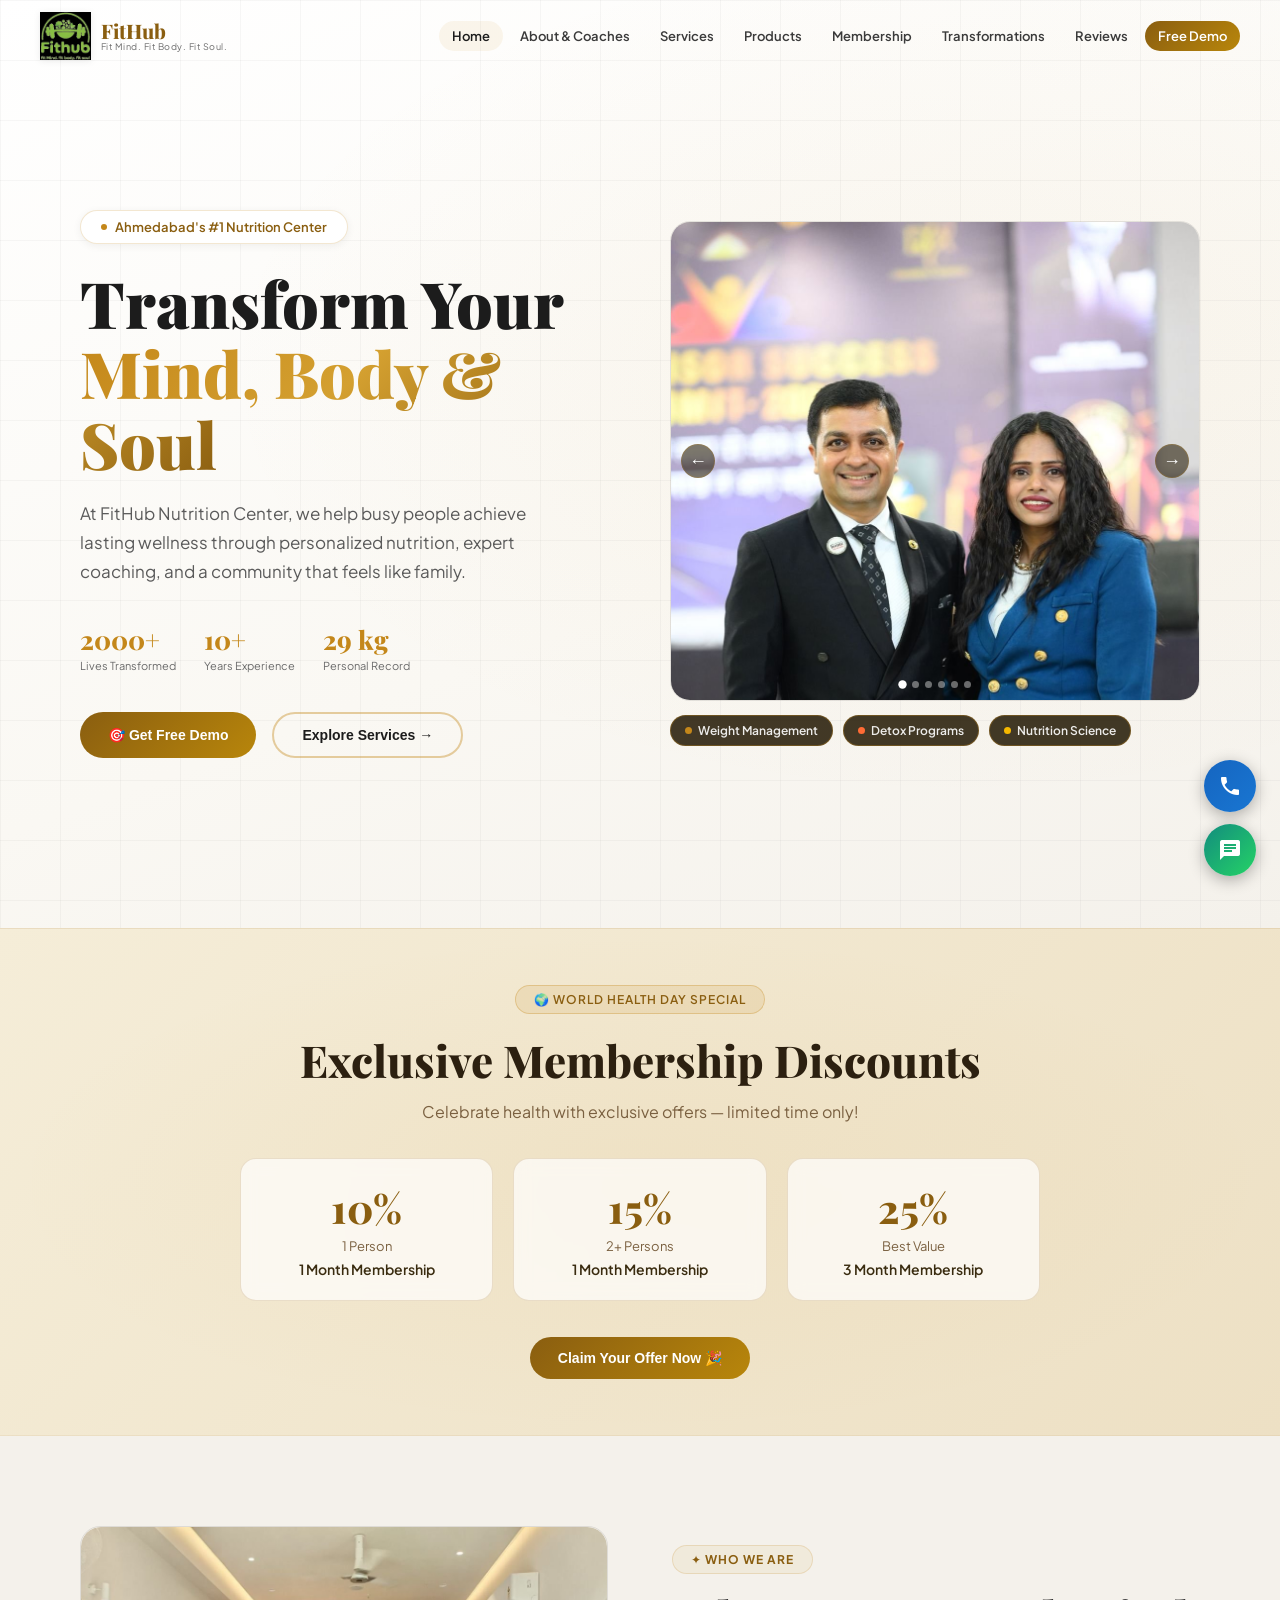
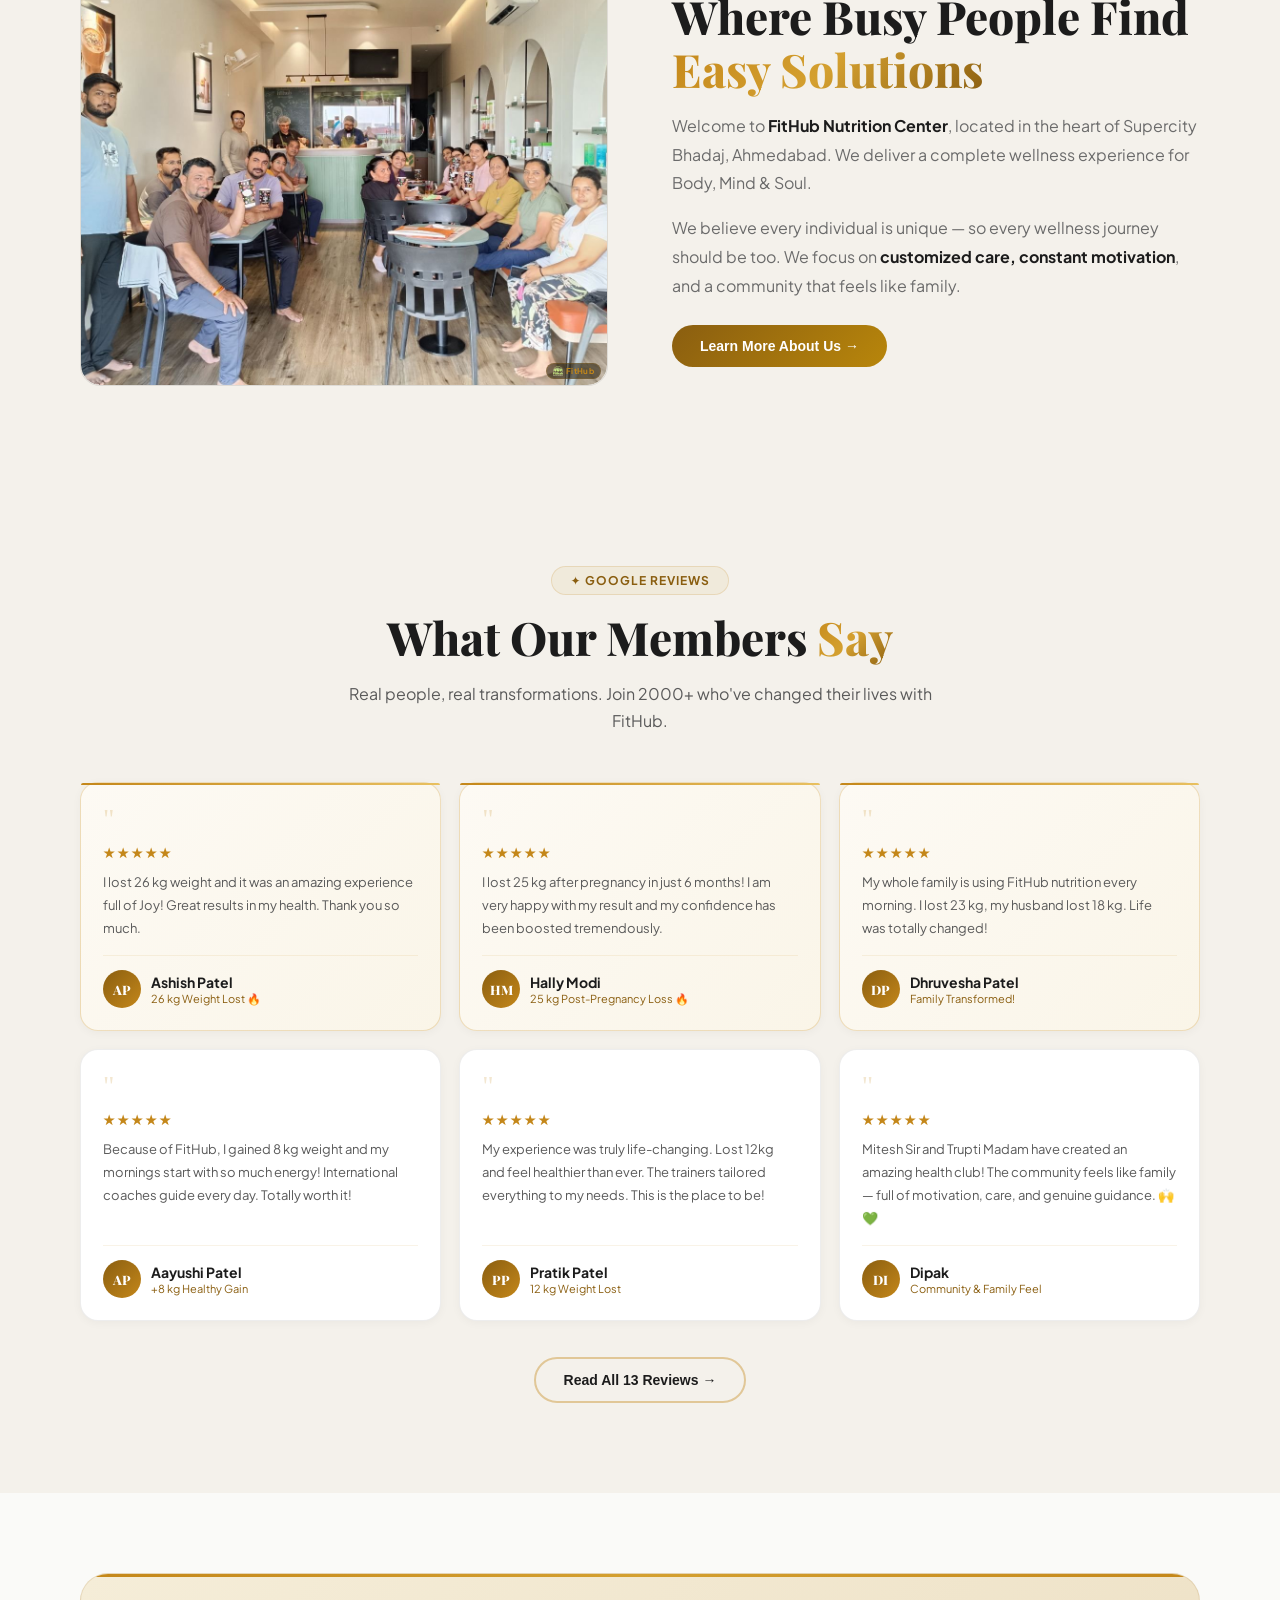
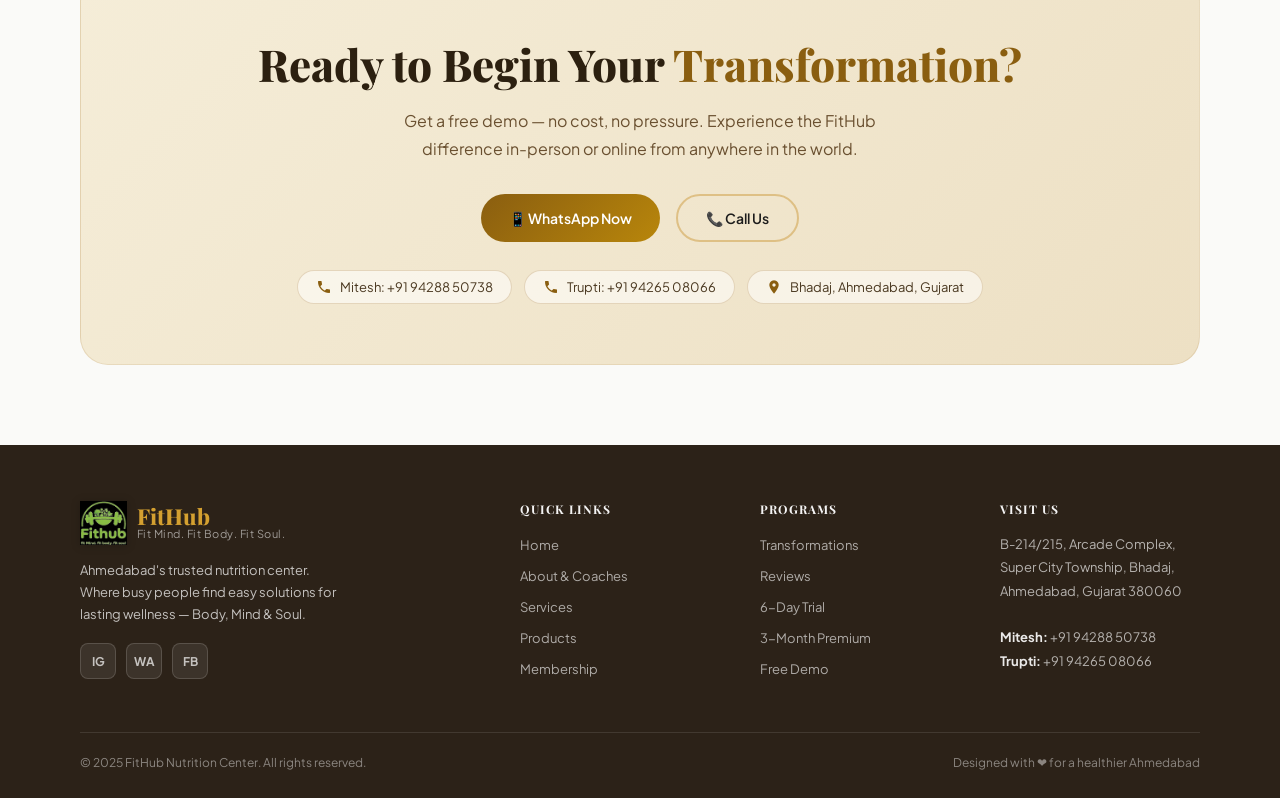
==== commit f868aac2: "okay last one" ====
--- a/index.html
+++ b/index.html
@@ -89,7 +89,7 @@
 .carousel-prev{left:10px;}
 .carousel-next{right:10px;}
 .hero-chips{display:flex;gap:10px;flex-wrap:wrap;margin-top:14px;}
-.chip{background:rgba(40,30,10,0.9);border:1px solid var(--border);border-radius:50px;padding:7px 14px;font-size:12px;font-weight:600;display:flex;align-items:center;gap:6px;}
+.chip{background:rgba(40,30,10,0.88);border:1px solid rgba(196,135,26,0.35);border-radius:50px;padding:7px 14px;font-size:12px;font-weight:600;display:flex;align-items:center;gap:6px;color:rgba(255,255,255,0.9);}
 .chip .dot{width:7px;height:7px;border-radius:50%;}
 
 /* OFFER BANNER */
@@ -265,19 +265,20 @@
 .footer-brand-logo{display:flex;align-items:center;gap:10px;margin-bottom:14px;}
 .footer-brand-logo img{height:44px;object-fit:contain;filter:drop-shadow(0 1px 4px rgba(0,0,0,0.2));}
 .footer-logo-text{font-family:'Playfair Display',Georgia,serif;font-size:22px;font-weight:800;color:#D4A030;line-height:1;}
-.footer-tagline-text{font-size:11px;color:var(--text-muted);letter-spacing:0.5px;}
-.footer-desc{font-size:13px;color:rgba(255,255,255,0.65);line-height:1.7;max-width:260px;margin-bottom:18px;}
+.footer-tagline-text{font-size:11px;color:rgba(255,255,255,0.55);letter-spacing:0.5px;}
+.footer-desc{font-size:13px;color:rgba(255,255,255,0.72);line-height:1.7;max-width:260px;margin-bottom:18px;}
 .social-links{display:flex;gap:10px;}
-.social-link{width:36px;height:36px;border-radius:8px;background:var(--surface);border:1px solid var(--border);display:flex;align-items:center;justify-content:center;color:var(--text-muted);transition:all 0.3s;text-decoration:none;font-size:12px;font-weight:700;}
-.social-link:hover{background:rgba(196,135,26,0.15);border-color:var(--gold);color:#D4A030;}
-.footer-col h4{font-family:'Playfair Display',Georgia,serif;font-size:12px;font-weight:700;text-transform:uppercase;letter-spacing:1px;color:var(--text);margin-bottom:16px;}
+.social-link{width:36px;height:36px;border-radius:8px;background:rgba(255,255,255,0.08);border:1px solid rgba(255,255,255,0.15);display:flex;align-items:center;justify-content:center;color:rgba(255,255,255,0.7);transition:all 0.3s;text-decoration:none;font-size:12px;font-weight:700;}
+.social-link:hover{background:rgba(196,135,26,0.2);border-color:var(--gold);color:#D4A030;}
+.footer-col h4{font-family:'Playfair Display',Georgia,serif;font-size:12px;font-weight:700;text-transform:uppercase;letter-spacing:1px;color:rgba(255,255,255,0.95);margin-bottom:16px;}
 .footer-col ul{list-style:none;}
 .footer-col ul li{margin-bottom:10px;}
-.footer-col ul li a{color:var(--text-muted);text-decoration:none;font-size:13px;transition:color 0.2s;cursor:pointer;}
+.footer-col ul li a{color:rgba(255,255,255,0.62);text-decoration:none;font-size:13px;transition:color 0.2s;cursor:pointer;}
 .footer-col ul li a:hover{color:#D4A030;}
-.footer-address{font-size:13px;color:var(--text-muted);line-height:1.8;}
-.footer-bottom{border-top:1px solid var(--border);padding-top:22px;display:flex;justify-content:space-between;align-items:center;flex-wrap:wrap;gap:10px;}
-.footer-bottom p{font-size:12px;color:var(--text-muted);}
+.footer-address{font-size:13px;color:rgba(255,255,255,0.65);line-height:1.8;}
+.footer-address strong{color:rgba(255,255,255,0.9);font-weight:700;}
+.footer-bottom{border-top:1px solid rgba(255,255,255,0.1);padding-top:22px;display:flex;justify-content:space-between;align-items:center;flex-wrap:wrap;gap:10px;}
+.footer-bottom p{font-size:12px;color:rgba(255,255,255,0.45);}
 
 /* FLOATING BTNS */
 .float-btns{position:fixed;bottom:24px;right:24px;z-index:999;display:flex;flex-direction:column;align-items:center;gap:12px;}
@@ -402,6 +403,14 @@
             
           </div>
           <div class="carousel-slide">
+            <img src="images/clinic-yoga-1.jpg" alt="FitHub Wellness Sessions" style="object-position:center center;">
+            
+          </div>
+          <div class="carousel-slide">
+            <img src="images/clinic-yoga-2.jpg" alt="FitHub Exercise Batch" style="object-position:center center;">
+            
+          </div>
+          <div class="carousel-slide">
             <img src="images/worldhealthday.jpg" alt="World Health Day">
             
           </div>
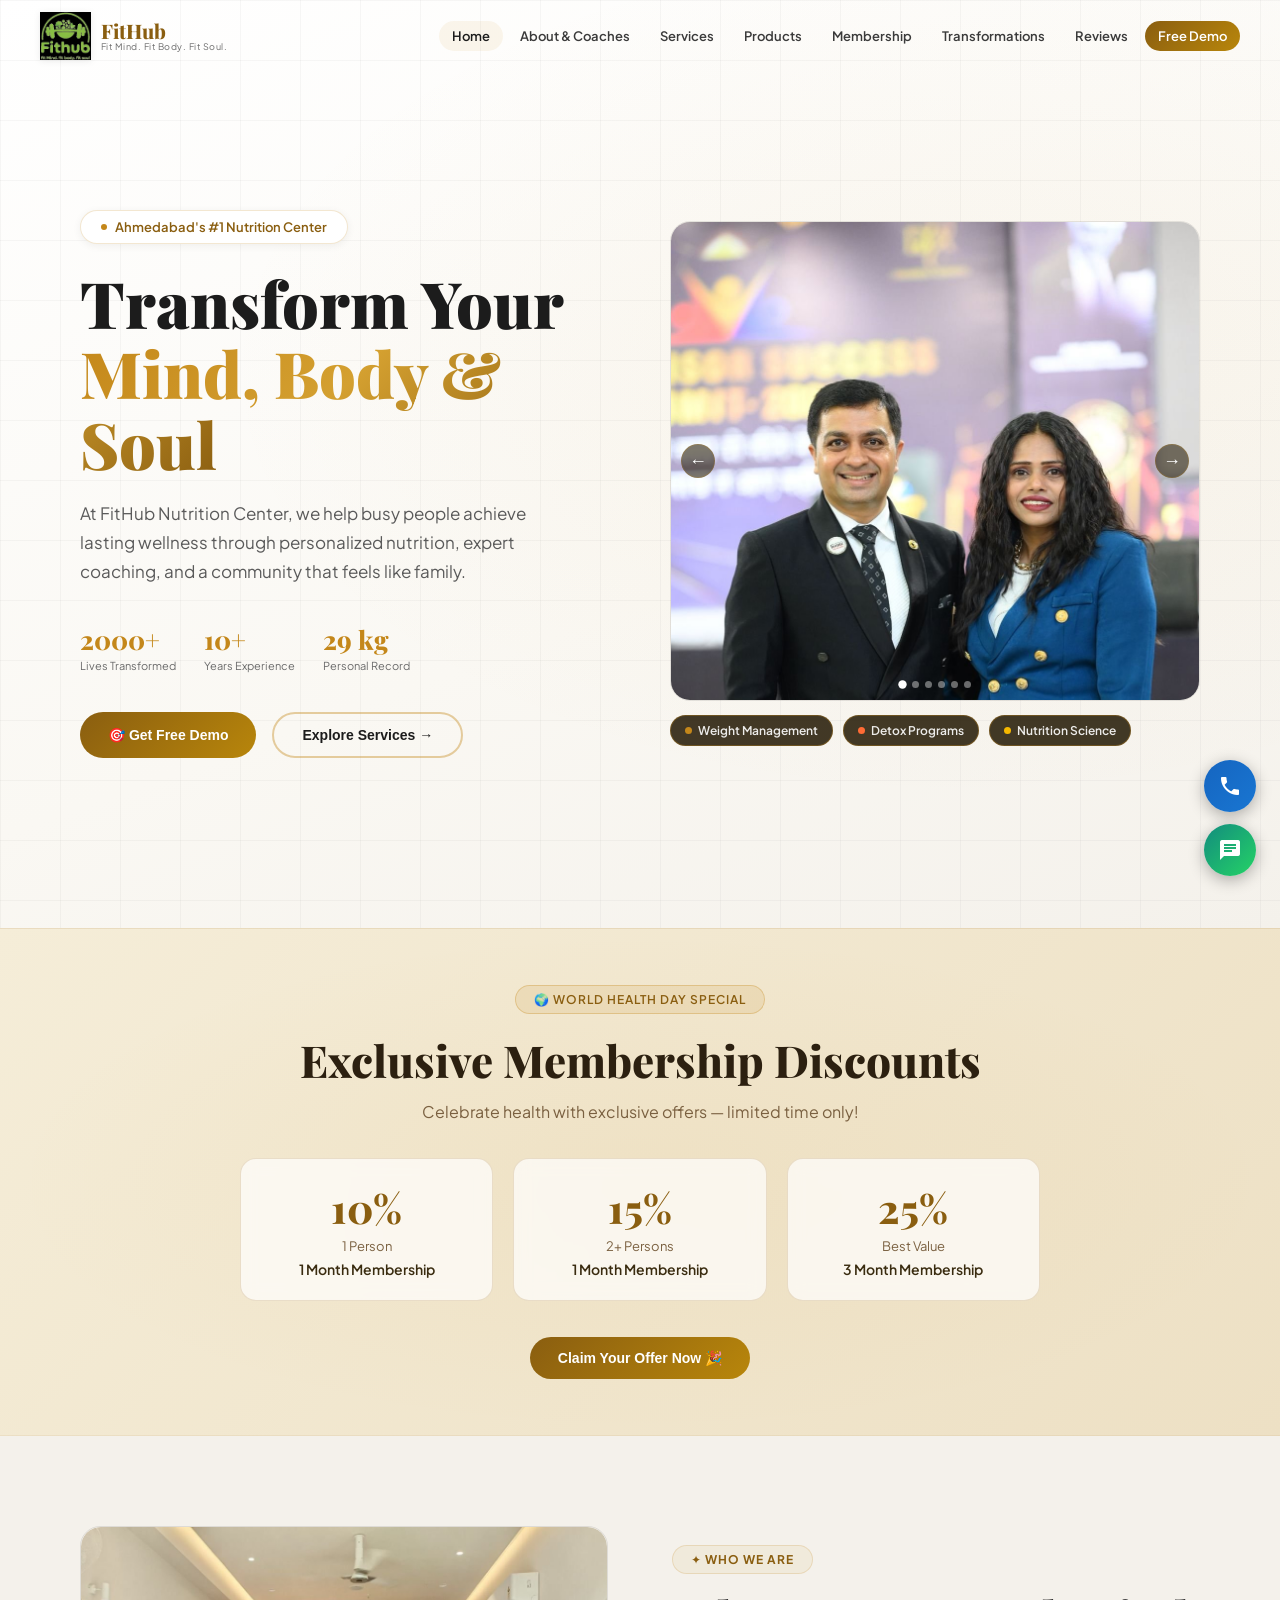
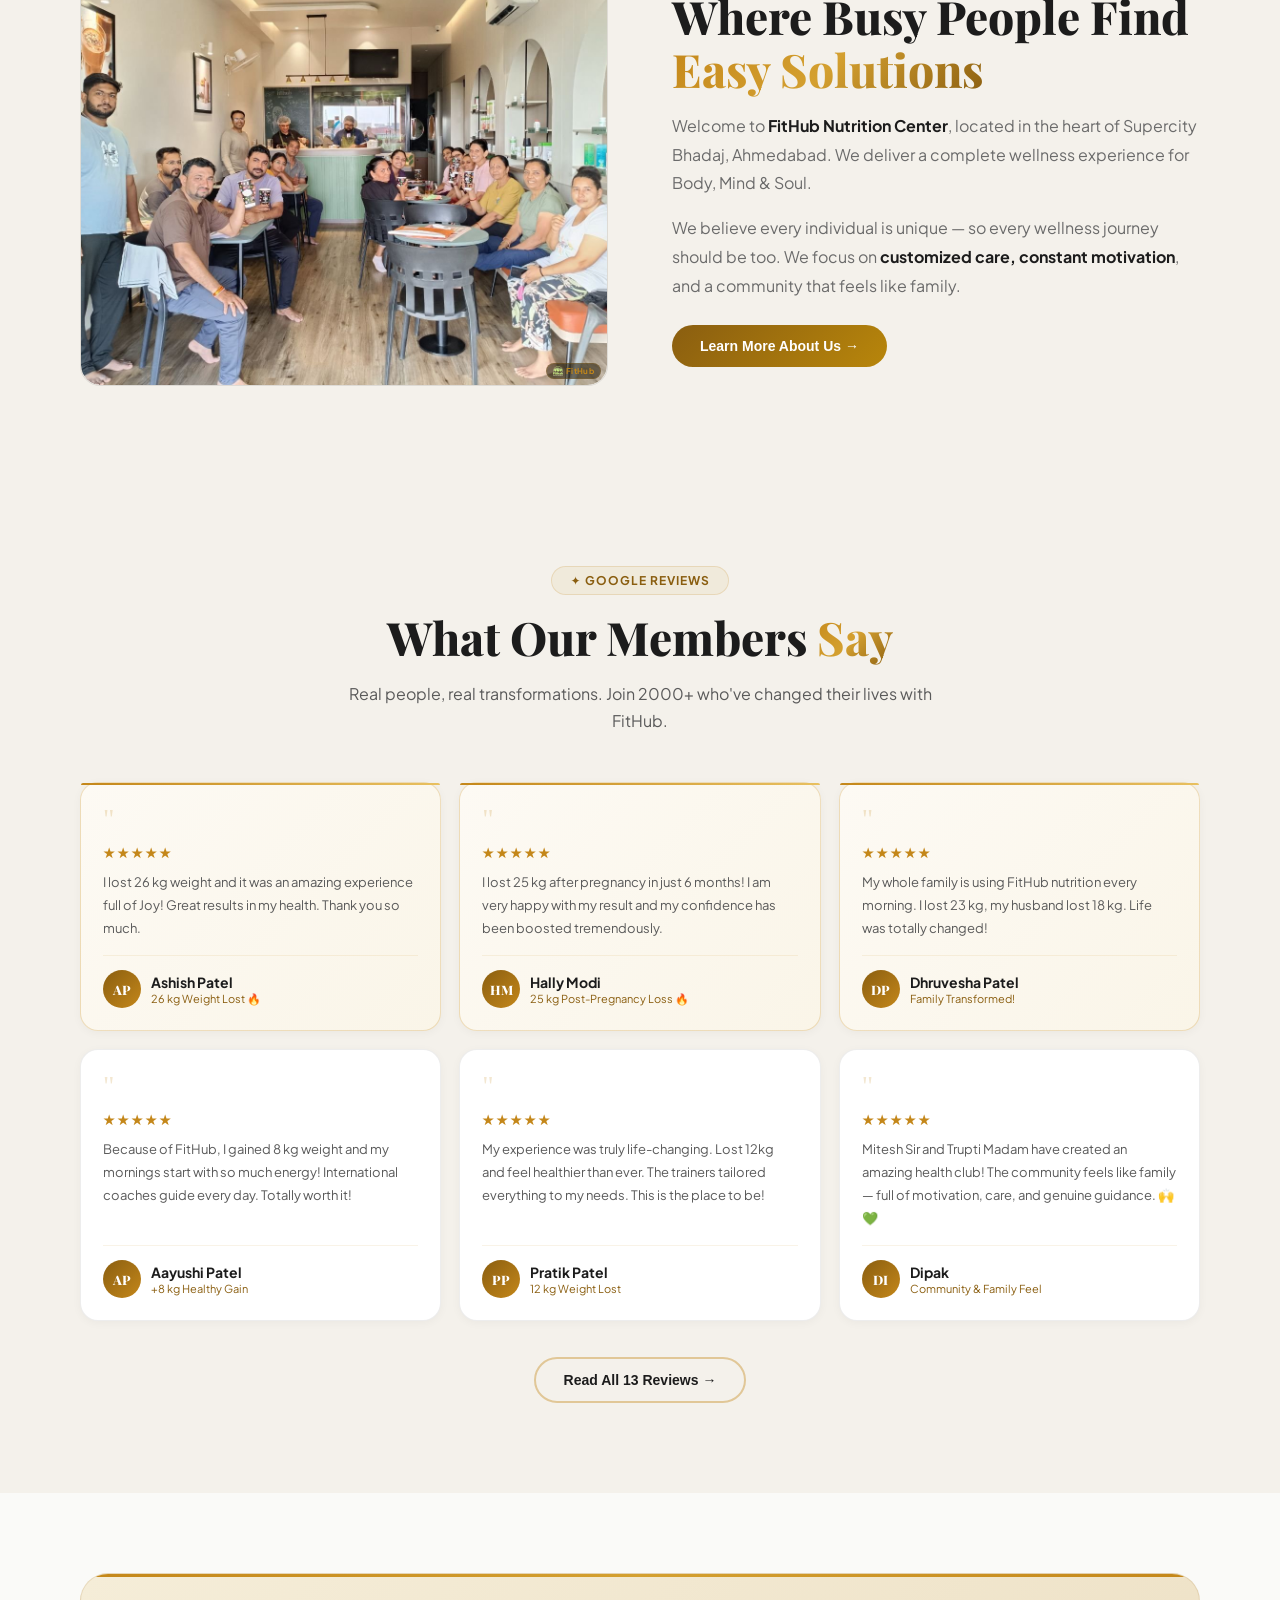
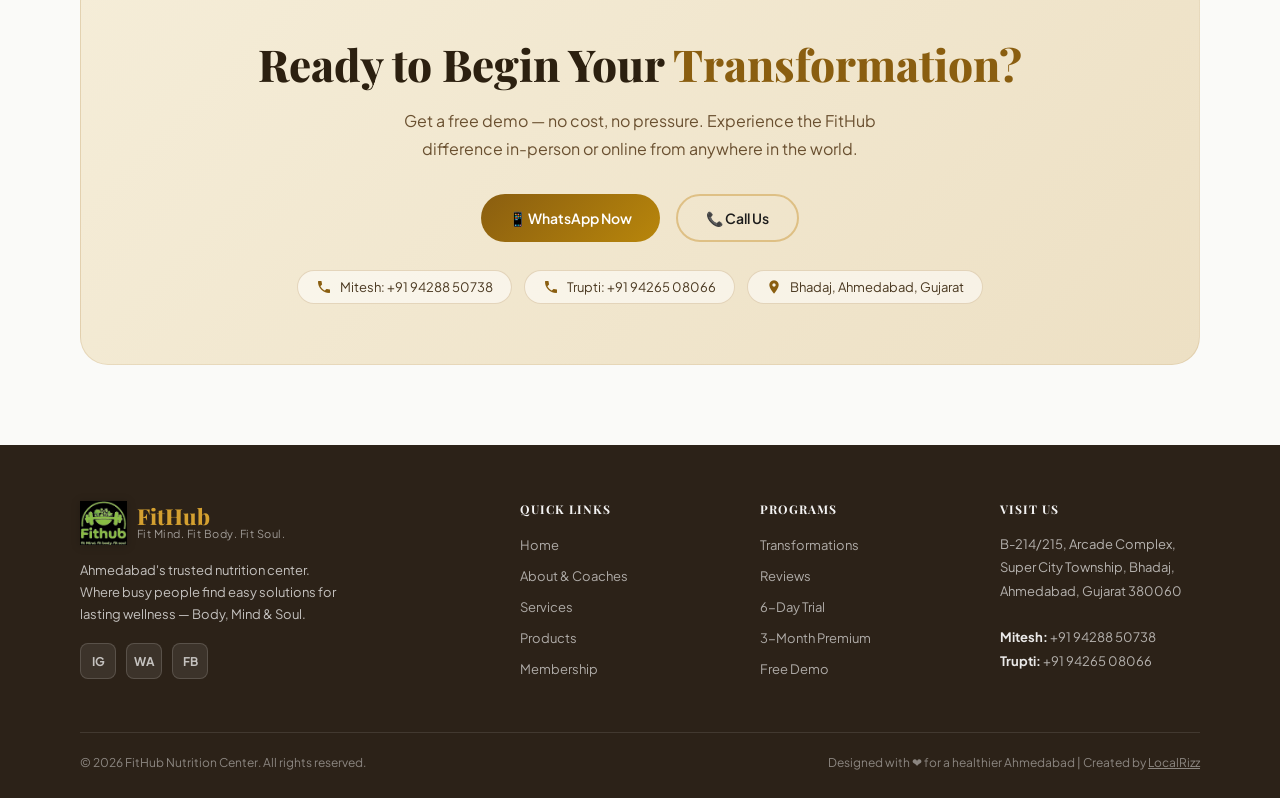
==== commit 1e3e84dd: "Update index.html" ====
--- a/index.html
+++ b/index.html
@@ -1189,9 +1189,14 @@
     </div>
   </div>
   <div class="footer-bottom">
-    <p>© 2025 FitHub Nutrition Center. All rights reserved.</p>
-    <p>Designed with ❤️ for a healthier Ahmedabad</p>
-  </div>
+  <p>© 2026 FitHub Nutrition Center. All rights reserved.</p>
+  <p>
+    Designed with ❤️ for a healthier Ahmedabad | 
+    Created by <a href="https://localrizz.vercel.app/" target="_blank" style="color: inherit; text-decoration: underline;">
+      LocalRizz
+    </a>
+  </p>
+</div>
 </div>
 </footer>
 
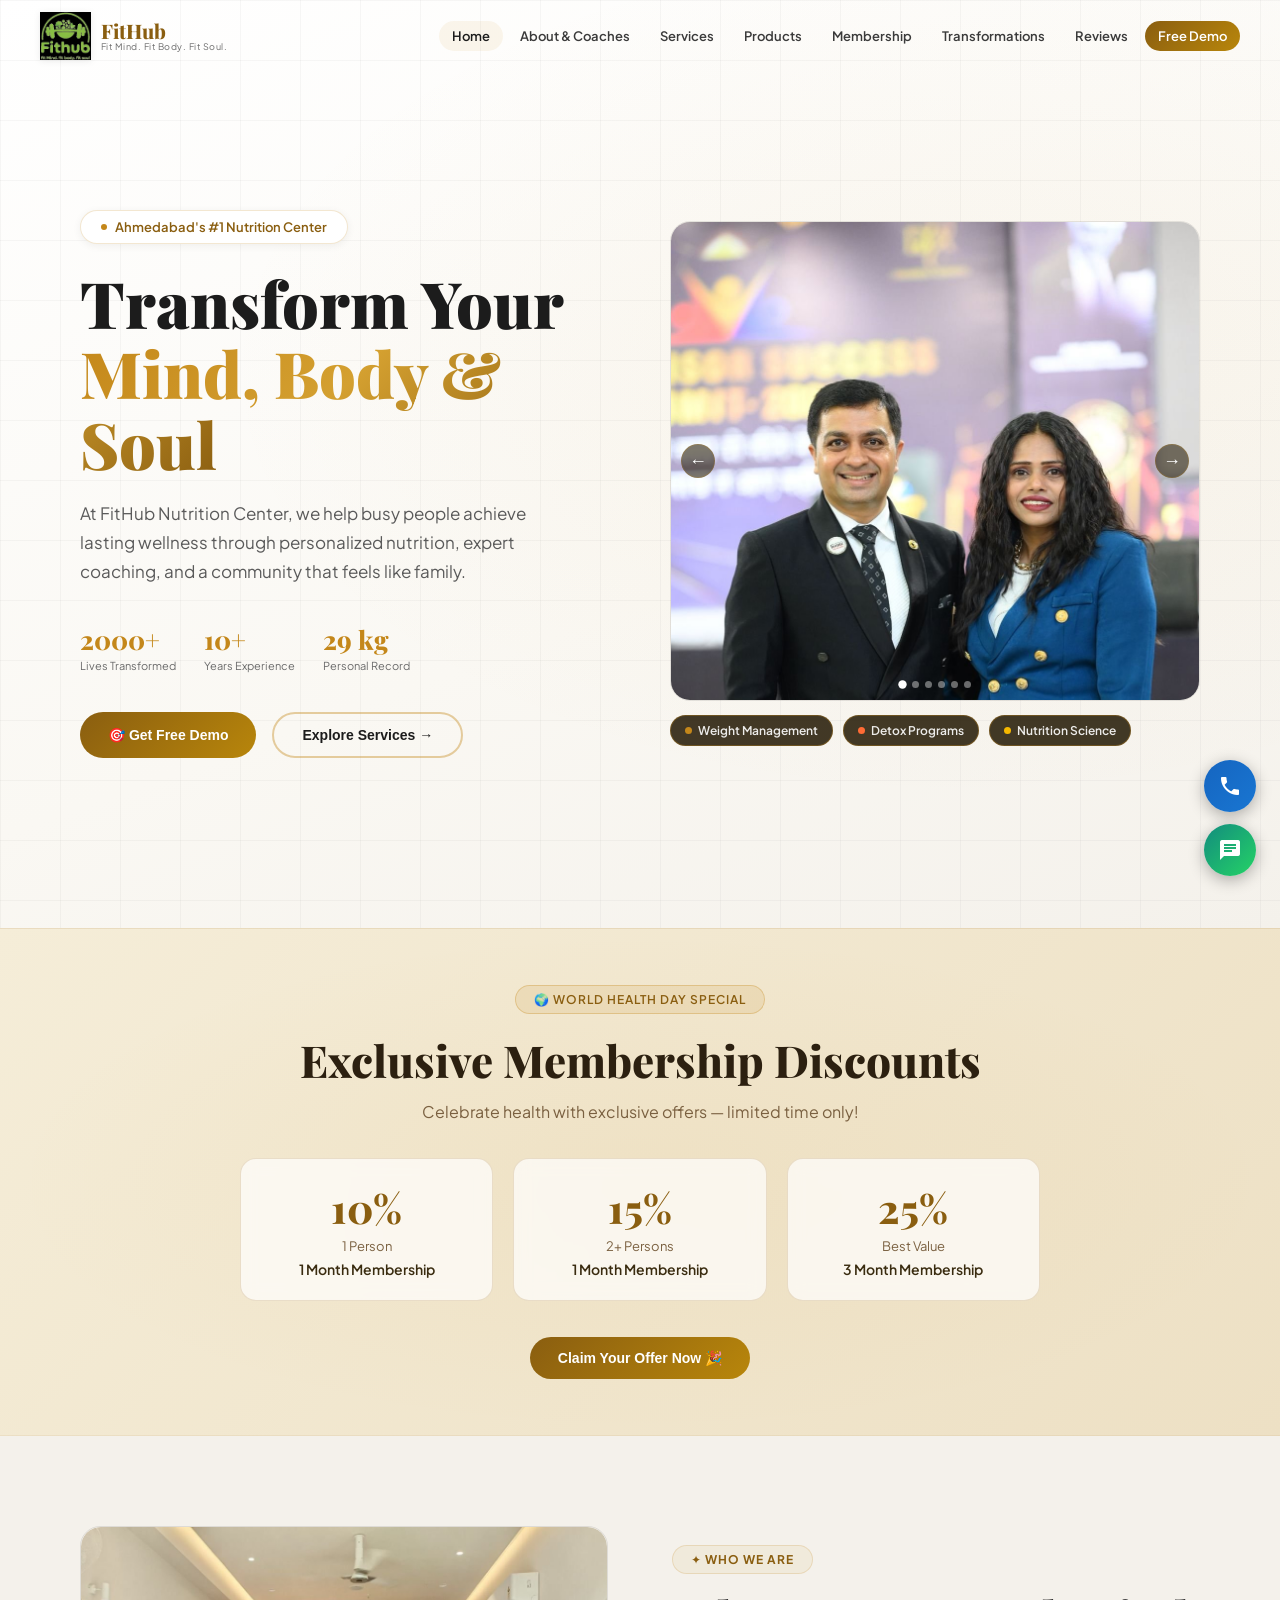
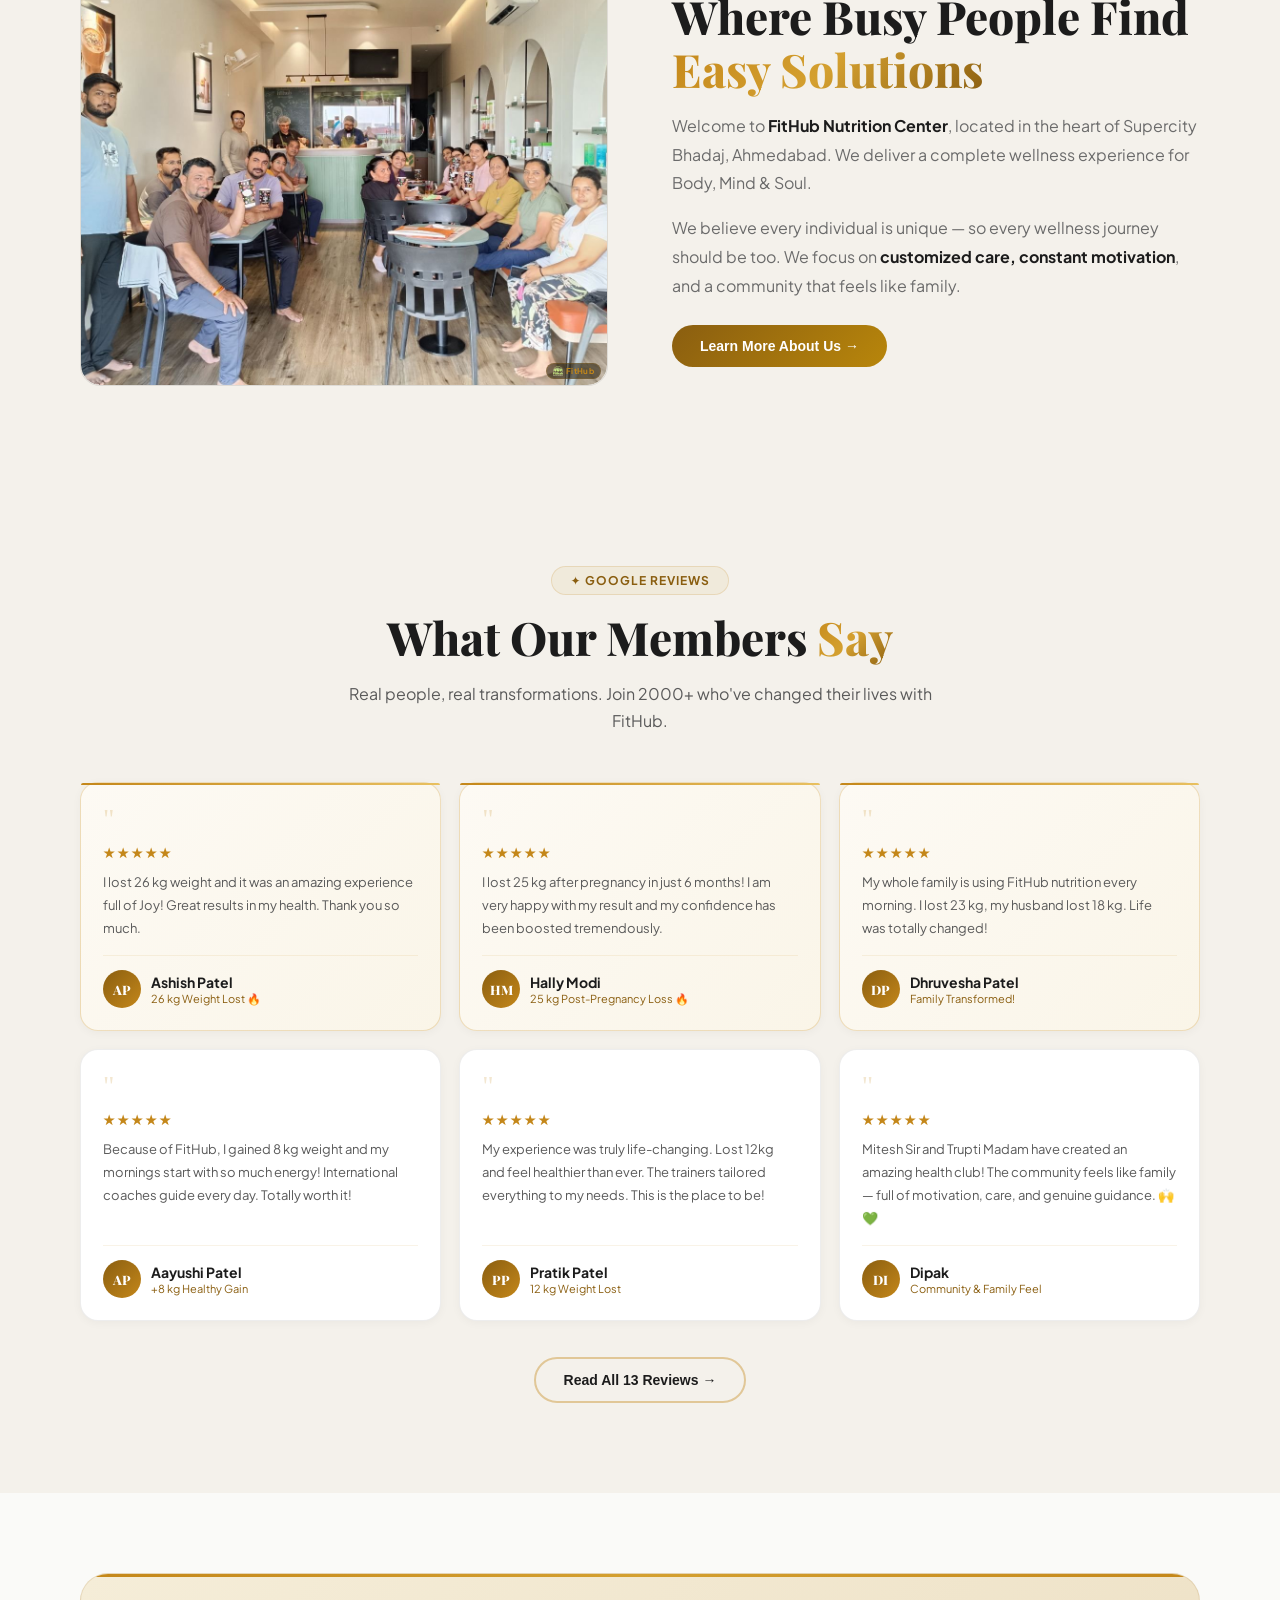
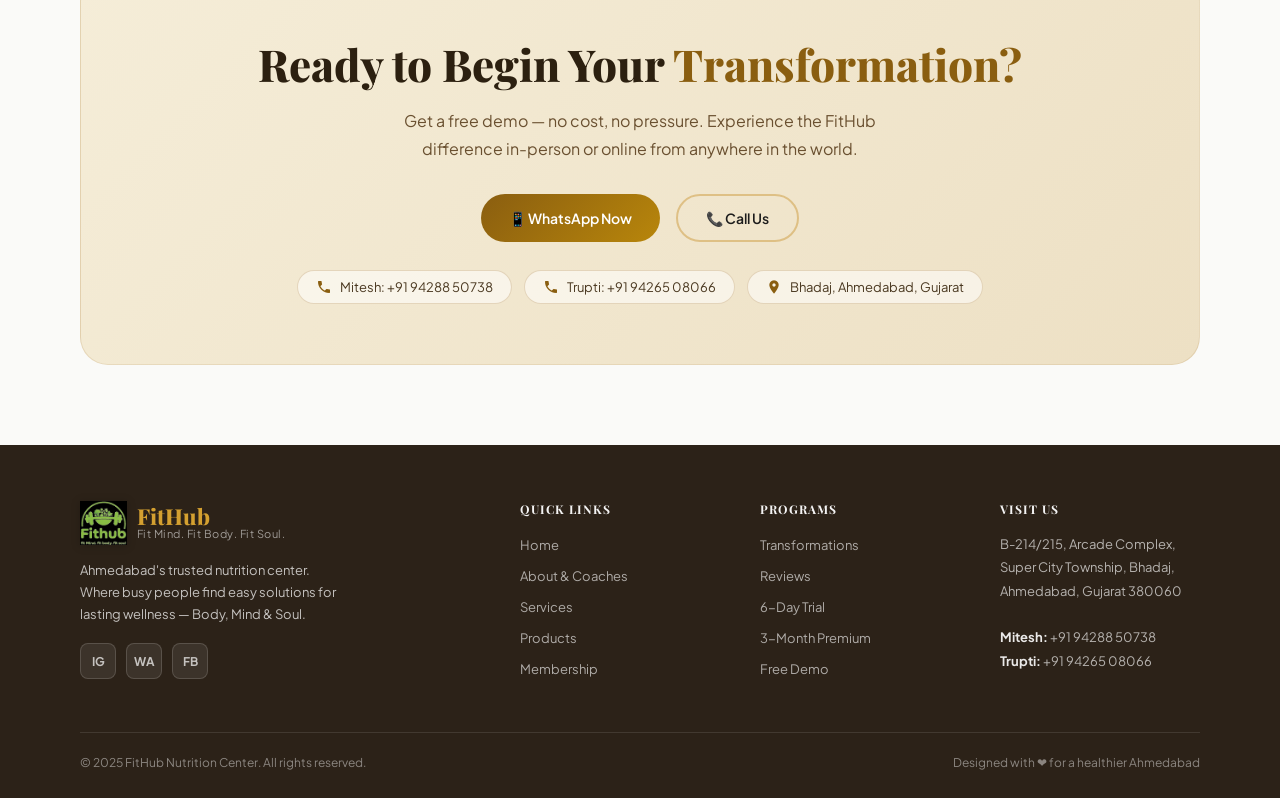
==== commit 7e4fd774: "update videos" ====
--- a/index.html
+++ b/index.html
@@ -279,6 +279,31 @@
 .footer-address strong{color:rgba(255,255,255,0.9);font-weight:700;}
 .footer-bottom{border-top:1px solid rgba(255,255,255,0.1);padding-top:22px;display:flex;justify-content:space-between;align-items:center;flex-wrap:wrap;gap:10px;}
 .footer-bottom p{font-size:12px;color:rgba(255,255,255,0.45);}
+
+/* VIDEO TESTIMONIALS */
+.video-section{margin:80px 0 0;}
+.video-section-title{font-family:'Playfair Display',Georgia,serif;font-size:clamp(22px,3vw,34px);font-weight:800;text-align:center;margin-bottom:8px;}
+.video-section-sub{text-align:center;font-size:15px;color:var(--text-muted);margin-bottom:40px;}
+.video-grid{display:grid;grid-template-columns:1fr 1fr;gap:24px;}
+.video-card{border-radius:20px;overflow:hidden;background:#1C1A14;border:1px solid rgba(196,135,26,0.2);box-shadow:0 4px 20px rgba(0,0,0,0.12);position:relative;cursor:pointer;}
+.video-card video{width:100%;display:block;max-height:480px;object-fit:cover;}
+.video-play-btn{position:absolute;inset:0;display:flex;align-items:center;justify-content:center;background:rgba(0,0,0,0.35);transition:background 0.3s;}
+.video-play-btn span{width:62px;height:62px;border-radius:50%;background:rgba(196,135,26,0.92);display:flex;align-items:center;justify-content:center;font-size:26px;color:#fff;transition:transform 0.2s;box-shadow:0 4px 20px rgba(0,0,0,0.4);}
+.video-card:hover .video-play-btn span{transform:scale(1.1);}
+.video-card.playing .video-play-btn{display:none;}
+.video-label{position:absolute;bottom:0;left:0;right:0;padding:14px 18px;background:linear-gradient(to top,rgba(20,14,4,0.88),transparent);color:#fff;font-size:13px;font-weight:600;}
+.video-label span{display:block;font-size:11px;color:rgba(255,255,255,0.65);font-weight:400;margin-top:2px;}
+
+/* PHOTO GRID */
+.photo-grid-section{margin:72px 0 0;}
+.photo-grid-title{font-family:'Playfair Display',Georgia,serif;font-size:clamp(22px,3vw,34px);font-weight:800;text-align:center;margin-bottom:8px;}
+.photo-grid-sub{text-align:center;font-size:15px;color:var(--text-muted);margin-bottom:40px;}
+.transform-photo-grid{display:grid;grid-template-columns:repeat(3,1fr);gap:18px;}
+.transform-photo-card{border-radius:16px;overflow:hidden;border:1px solid rgba(196,135,26,0.15);box-shadow:0 2px 12px rgba(0,0,0,0.07);position:relative;aspect-ratio:1/1;background:#f0ece3;}
+.transform-photo-card img{width:100%;height:100%;object-fit:cover;object-position:top center;display:block;transition:transform 0.4s;}
+.transform-photo-card:hover img{transform:scale(1.04);}
+.transform-photo-badge{position:absolute;bottom:0;left:0;right:0;padding:10px 14px;background:linear-gradient(to top,rgba(20,14,4,0.82),transparent);color:#fff;font-size:13px;font-weight:700;}
+.transform-photo-badge small{display:block;font-size:10px;font-weight:400;opacity:0.75;margin-top:1px;}
 
 /* FLOATING BTNS */
 .float-btns{position:fixed;bottom:24px;right:24px;z-index:999;display:flex;flex-direction:column;align-items:center;gap:12px;}
@@ -331,6 +356,8 @@
   .call-wa-btns{flex-direction:column;}
   .offer-cards{flex-direction:column;}
   .hero-stats{gap:16px;}
+  .video-grid{grid-template-columns:1fr;}
+  .transform-photo-grid{grid-template-columns:1fr 1fr;}
 }
 </style>
 </head>
@@ -1046,7 +1073,64 @@
   </div>
 
   <p style="text-align:center;font-size:12px;color:var(--text-muted);font-style:italic;margin-top:16px;">Disclaimer: Individual results may vary from person to person.</p>
-  <div style="text-align:center;margin-top:48px;">
+
+  <!-- VIDEO TESTIMONIALS -->
+  <div class="video-section reveal">
+    <h2 class="video-section-title">Hear It From Our <span class="gradient-text">Members</span></h2>
+    <p class="video-section-sub">Real people sharing their real FitHub experience — in their own words.</p>
+    <div class="video-grid">
+
+      <div class="video-card" id="vid1" onclick="playVideo('vid1')">
+        <video id="vid1-player" src="images/customer-review-1.mp4" preload="metadata" playsinline></video>
+        <div class="video-play-btn"><span>▶</span></div>
+        <div class="video-label">Member Testimonial<span>FitHub Nutrition Center</span></div>
+      </div>
+
+      <div class="video-card" id="vid2" onclick="playVideo('vid2')">
+        <video id="vid2-player" src="images/customer-review-2.mp4" preload="metadata" playsinline></video>
+        <div class="video-play-btn"><span>▶</span></div>
+        <div class="video-label">Member Testimonial<span>FitHub Nutrition Center</span></div>
+      </div>
+
+    </div>
+  </div>
+
+  <!-- MEMBER PHOTO GRID -->
+  <div class="photo-grid-section reveal">
+    <h2 class="photo-grid-title">More <span class="gradient-text">Success Stories</span></h2>
+    <p class="photo-grid-sub">Every photo tells a story of discipline, dedication, and transformation.</p>
+    <div class="transform-photo-grid">
+
+      <div class="transform-photo-card">
+        <img src="images/transform-new1.jpg" alt="30 kg weight loss in 7 months">
+        <div class="transform-photo-badge">30 kg Lost<small>in 7 Months</small></div>
+      </div>
+
+      <div class="transform-photo-card">
+        <img src="images/transform-new2.jpg" alt="28 kg weight loss">
+        <div class="transform-photo-badge">28 kg Lost<small>Incredible Journey</small></div>
+      </div>
+
+      <div class="transform-photo-card">
+        <img src="images/transform-new3.jpg" alt="Before & After transformation">
+        <div class="transform-photo-badge">Before → After<small>Amazing Results</small></div>
+      </div>
+
+      <div class="transform-photo-card">
+        <img src="images/transform-new4.jpg" alt="Weight gain transformation">
+        <div class="transform-photo-badge">Healthy Transformation<small>Confidence Restored</small></div>
+      </div>
+
+      <div class="transform-photo-card">
+        <img src="images/transform-new5.jpg" alt="Before & Now transformation">
+        <div class="transform-photo-badge">Before → Now<small>Lifestyle Changed</small></div>
+      </div>
+
+    </div>
+    <p style="text-align:center;font-size:11px;color:var(--text-muted);font-style:italic;margin-top:20px;">Results may vary from person to person.</p>
+  </div>
+
+  <div style="text-align:center;margin-top:56px;">
     <button class="btn-primary" onclick="showPage('contact')">🎯 Start My Transformation</button>
   </div>
 </div>
@@ -1189,14 +1273,9 @@
     </div>
   </div>
   <div class="footer-bottom">
-  <p>© 2026 FitHub Nutrition Center. All rights reserved.</p>
-  <p>
-    Designed with ❤️ for a healthier Ahmedabad | 
-    Created by <a href="https://localrizz.vercel.app/" target="_blank" style="color: inherit; text-decoration: underline;">
-      LocalRizz
-    </a>
-  </p>
-</div>
+    <p>© 2025 FitHub Nutrition Center. All rights reserved.</p>
+    <p>Designed with ❤️ for a healthier Ahmedabad</p>
+  </div>
 </div>
 </footer>
 
@@ -1310,6 +1389,24 @@
   }, {threshold:0.08});
   document.querySelectorAll('#page-home .reveal').forEach(el => obs.observe(el));
 }, 150);
+
+// VIDEO PLAY / PAUSE
+function playVideo(cardId) {
+  const card = document.getElementById(cardId);
+  const video = card.querySelector('video');
+  if (video.paused) {
+    // Pause all other videos first
+    document.querySelectorAll('.video-card video').forEach(v => {
+      if (v !== video) { v.pause(); v.closest('.video-card').classList.remove('playing'); }
+    });
+    video.play();
+    card.classList.add('playing');
+    video.addEventListener('ended', () => card.classList.remove('playing'), {once:true});
+  } else {
+    video.pause();
+    card.classList.remove('playing');
+  }
+}
 </script>
 </body>
 </html>
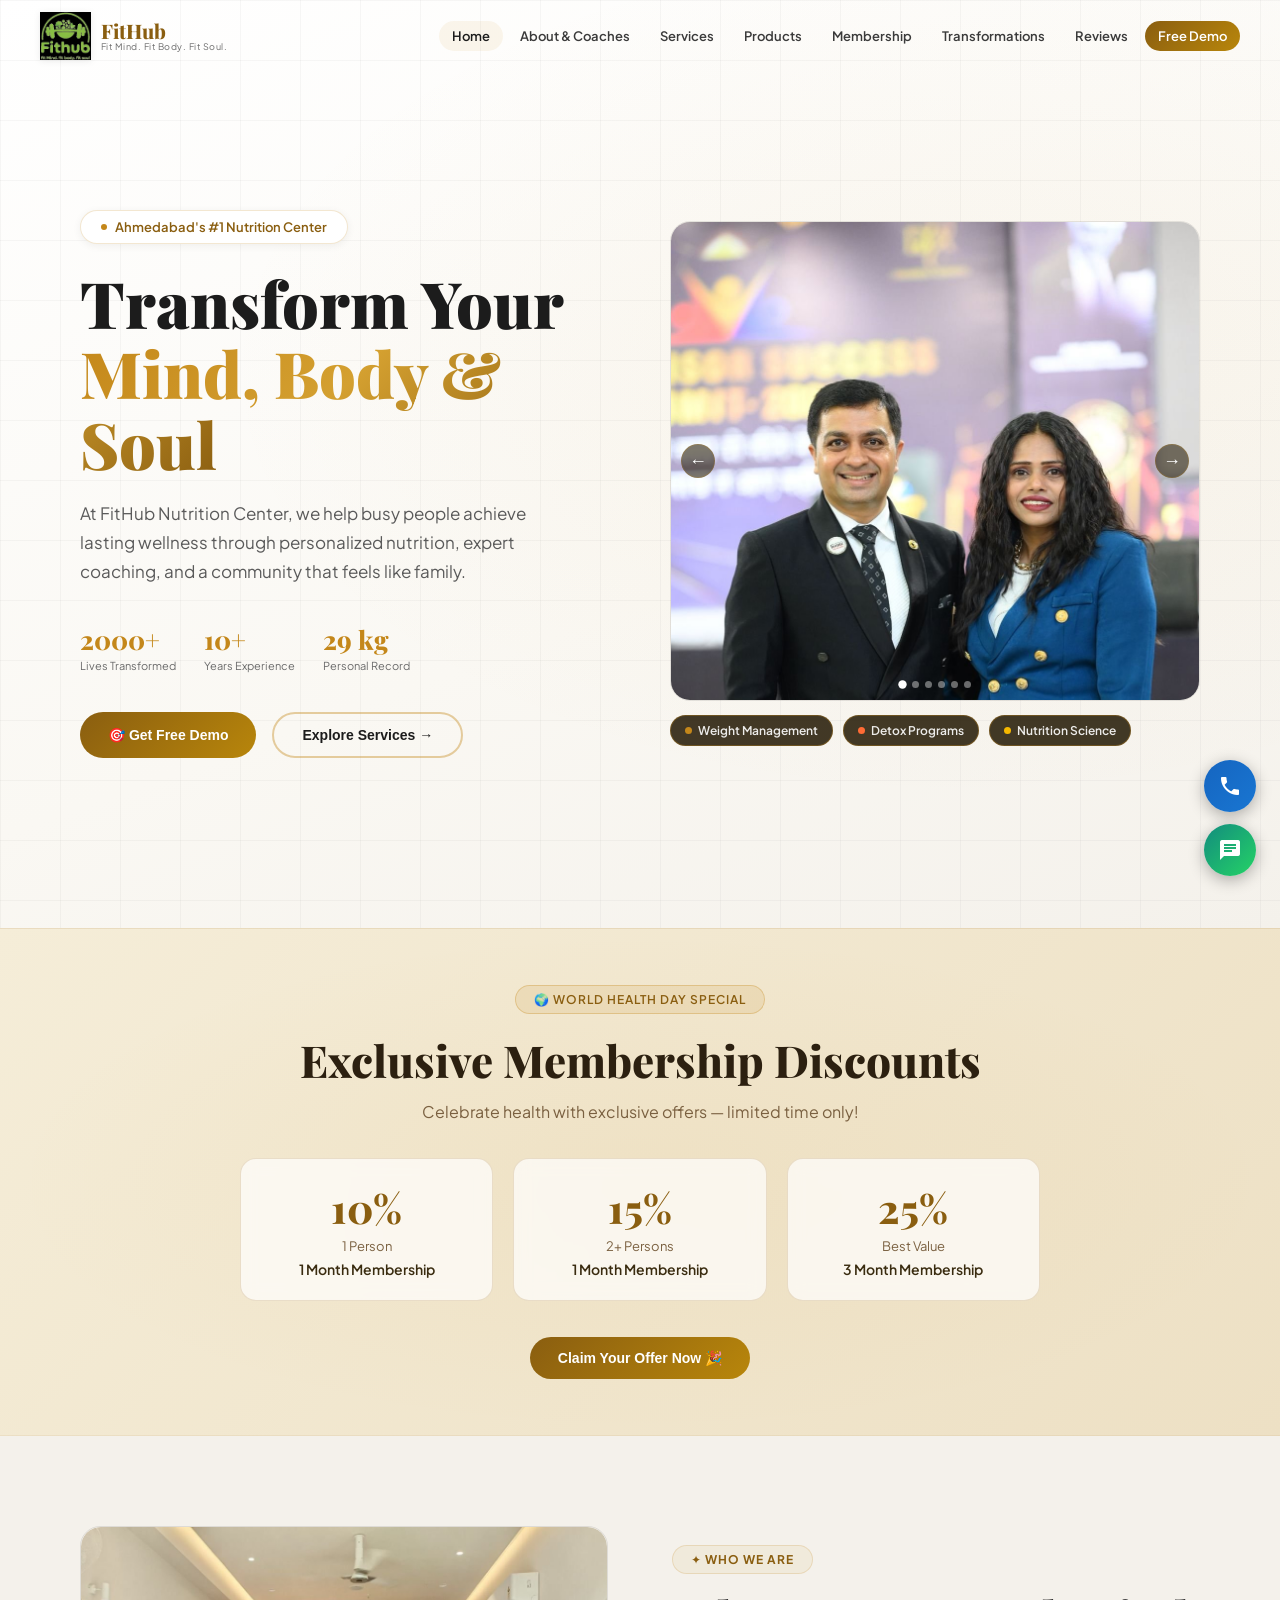
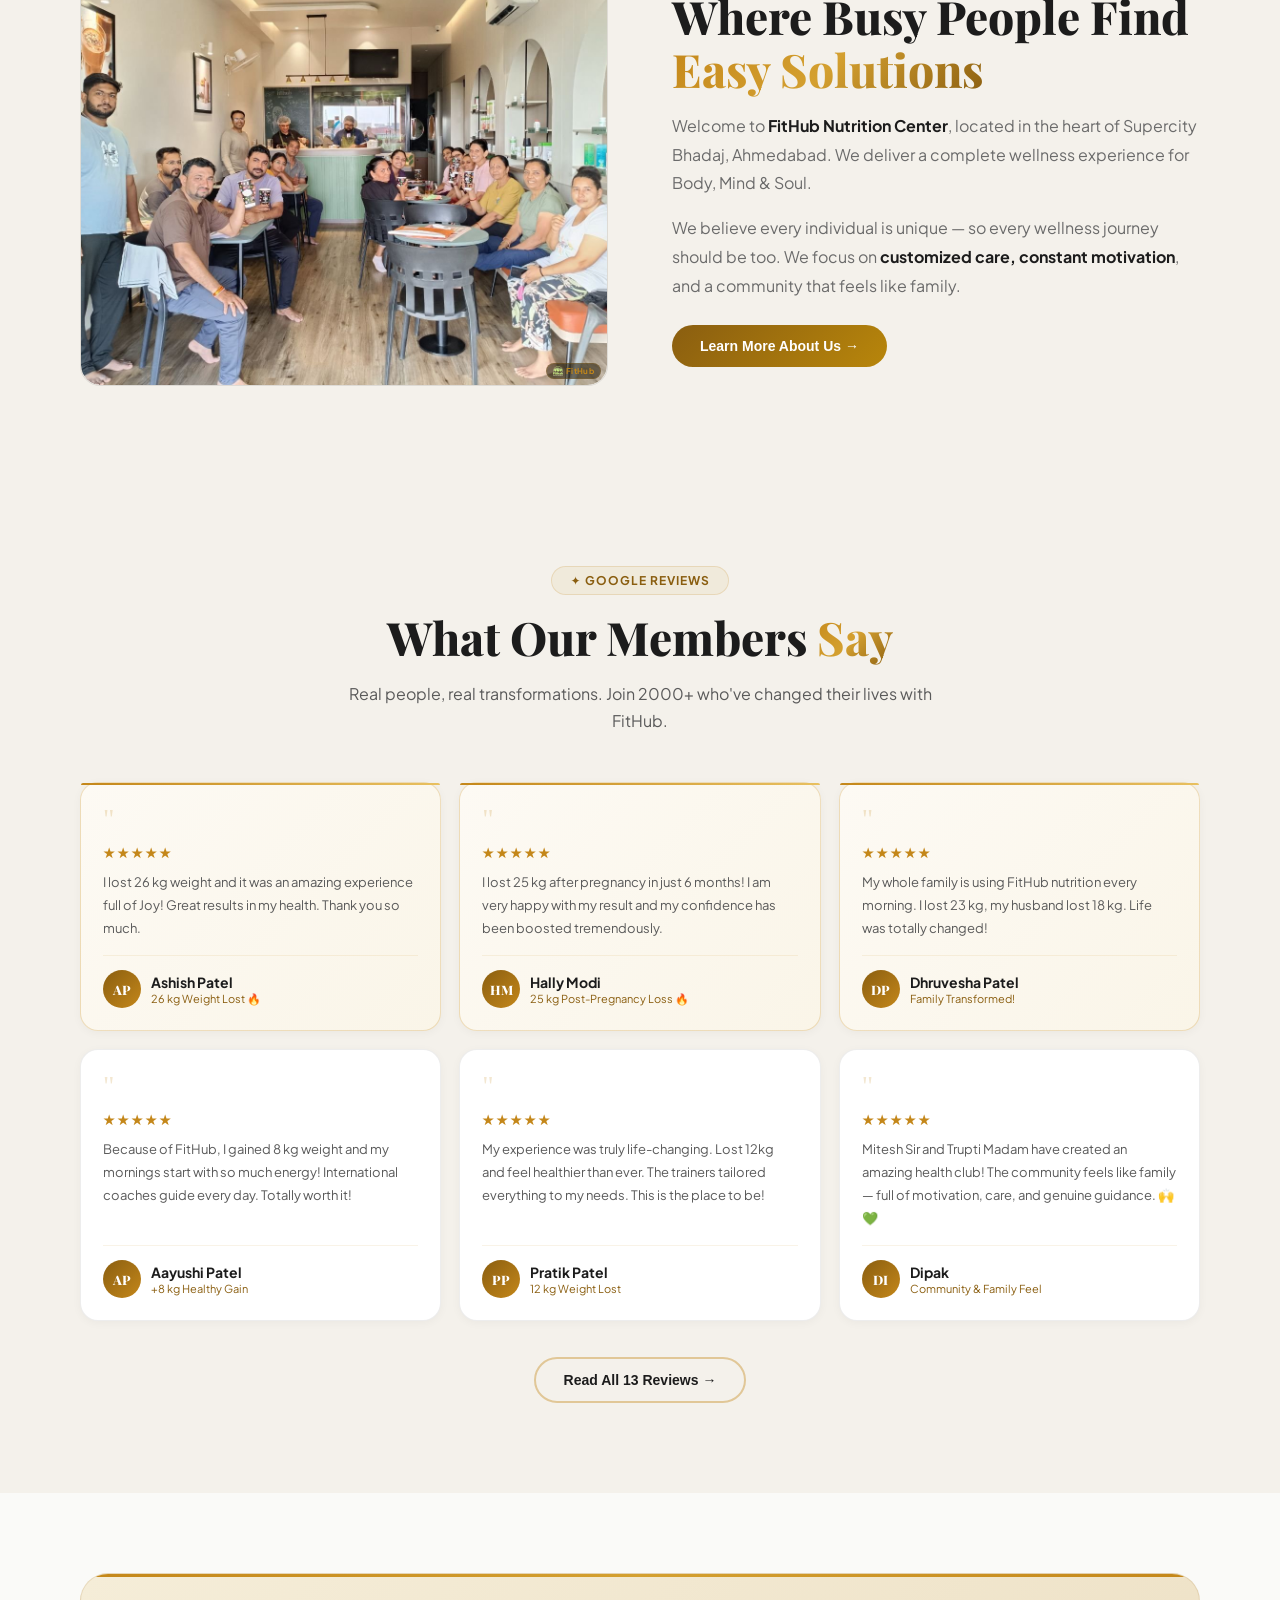
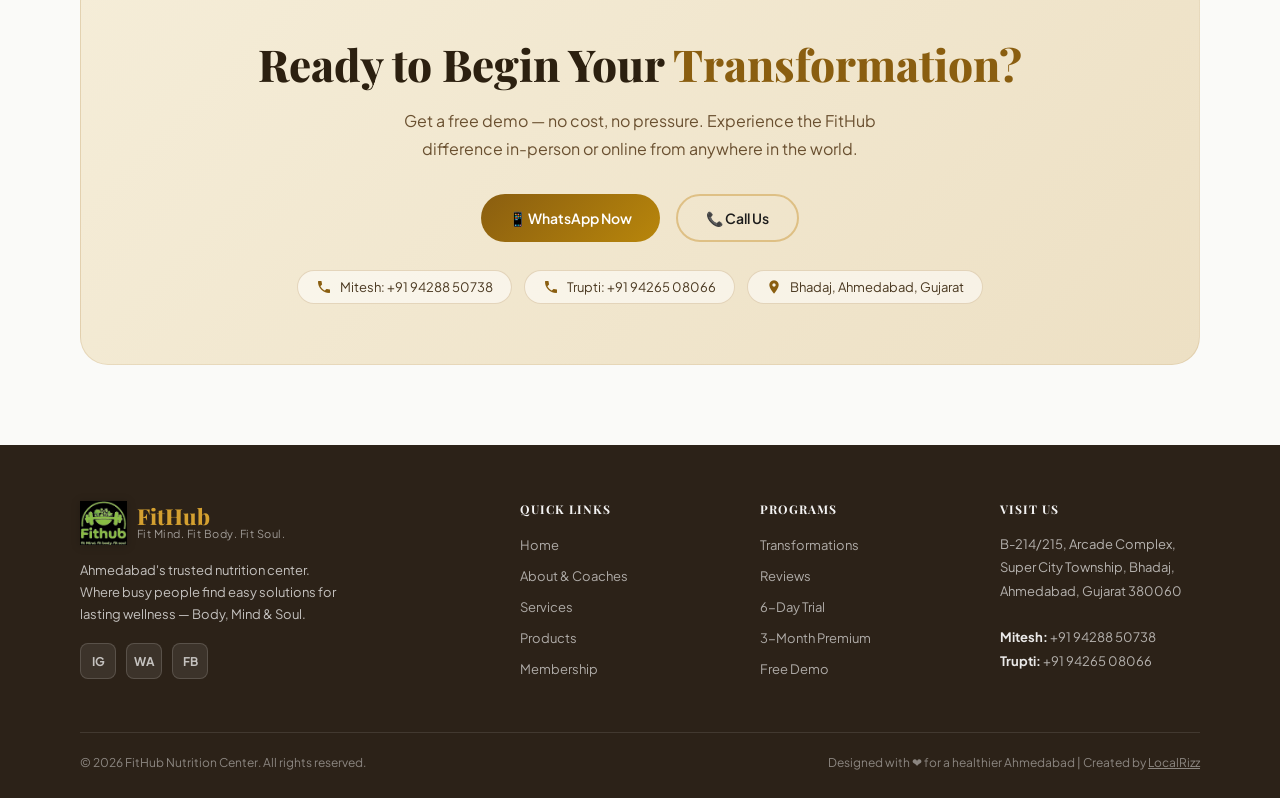
==== commit c49af513: "Update index.html" ====
--- a/index.html
+++ b/index.html
@@ -1272,10 +1272,14 @@
       </div>
     </div>
   </div>
-  <div class="footer-bottom">
-    <p>© 2025 FitHub Nutrition Center. All rights reserved.</p>
-    <p>Designed with ❤️ for a healthier Ahmedabad</p>
-  </div>
+   <div class="footer-bottom">
+  <p>© 2026 FitHub Nutrition Center. All rights reserved.</p>
+  <p>
+    Designed with ❤️ for a healthier Ahmedabad | 
+    Created by <a href="https://localrizz.vercel.app/" target="_blank" style="color: inherit; text-decoration: underline;">
+      LocalRizz
+    </a>
+  </p>
 </div>
 </footer>
 
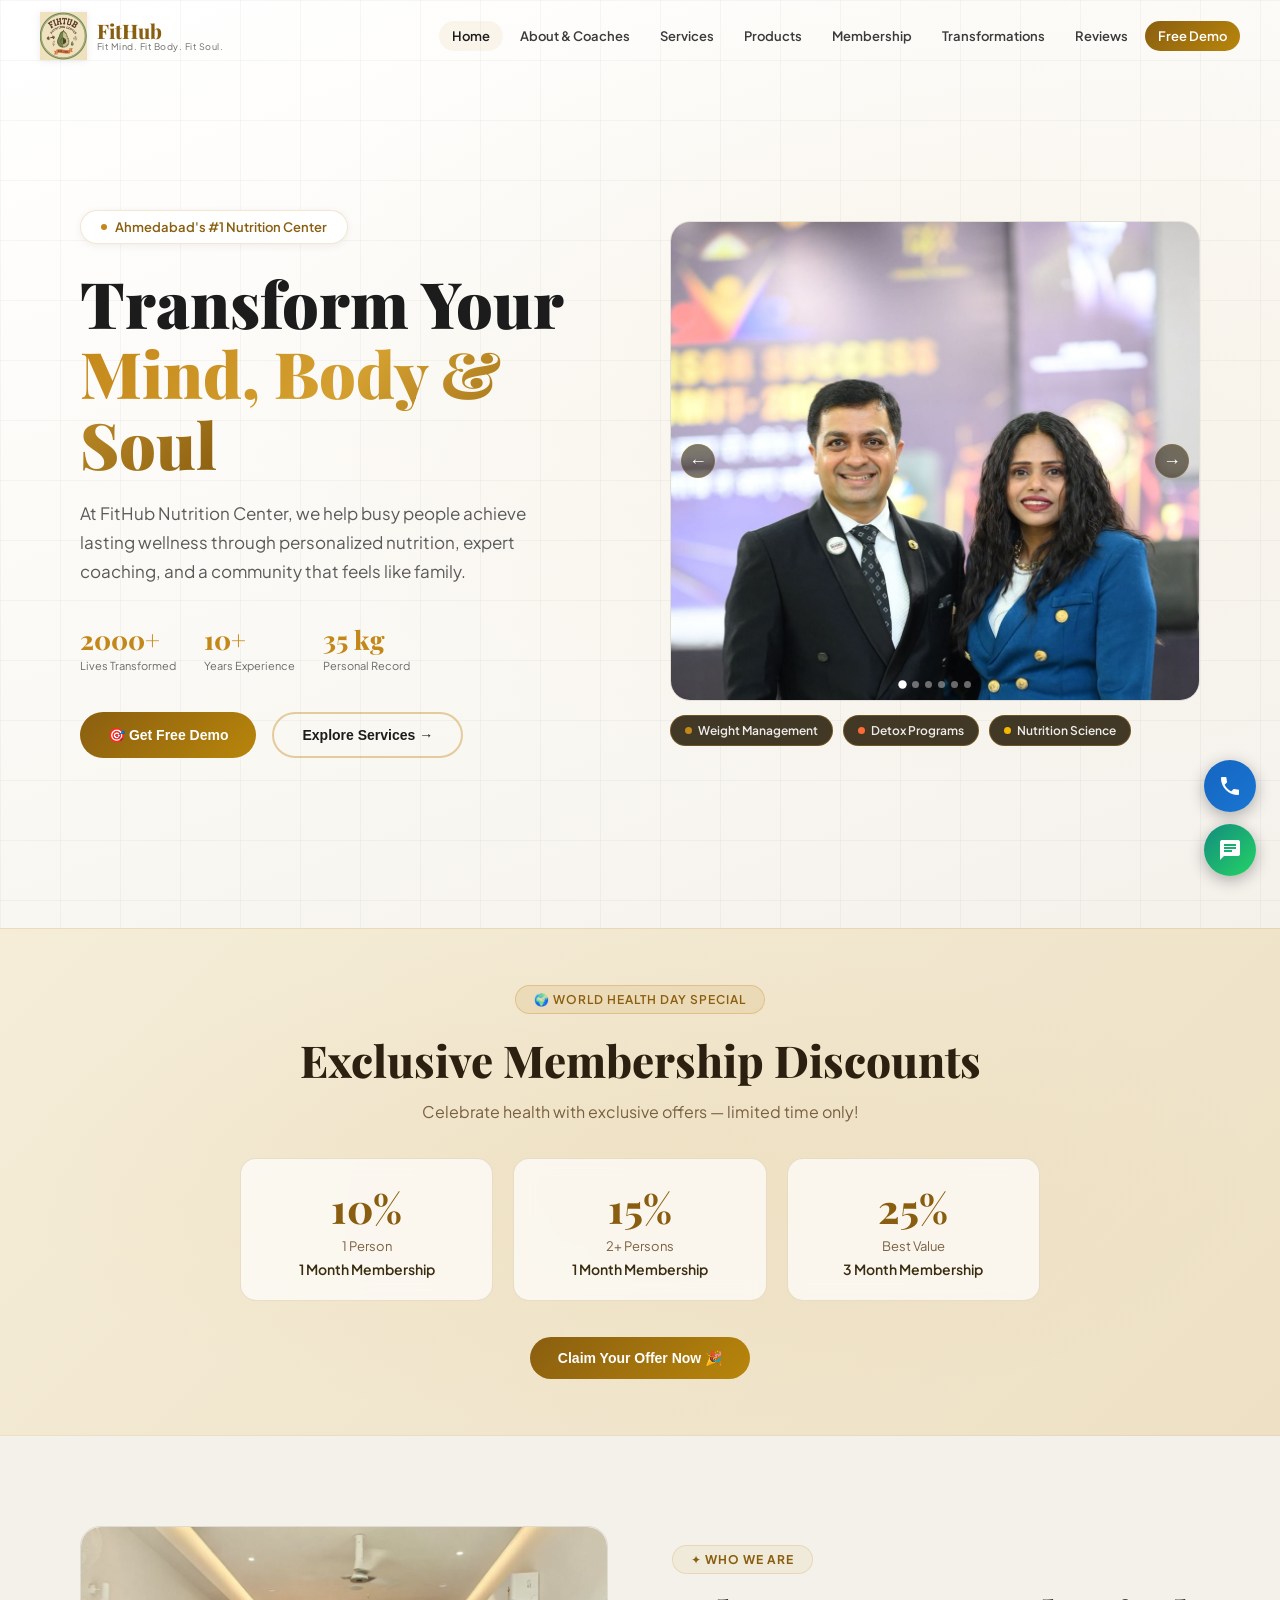
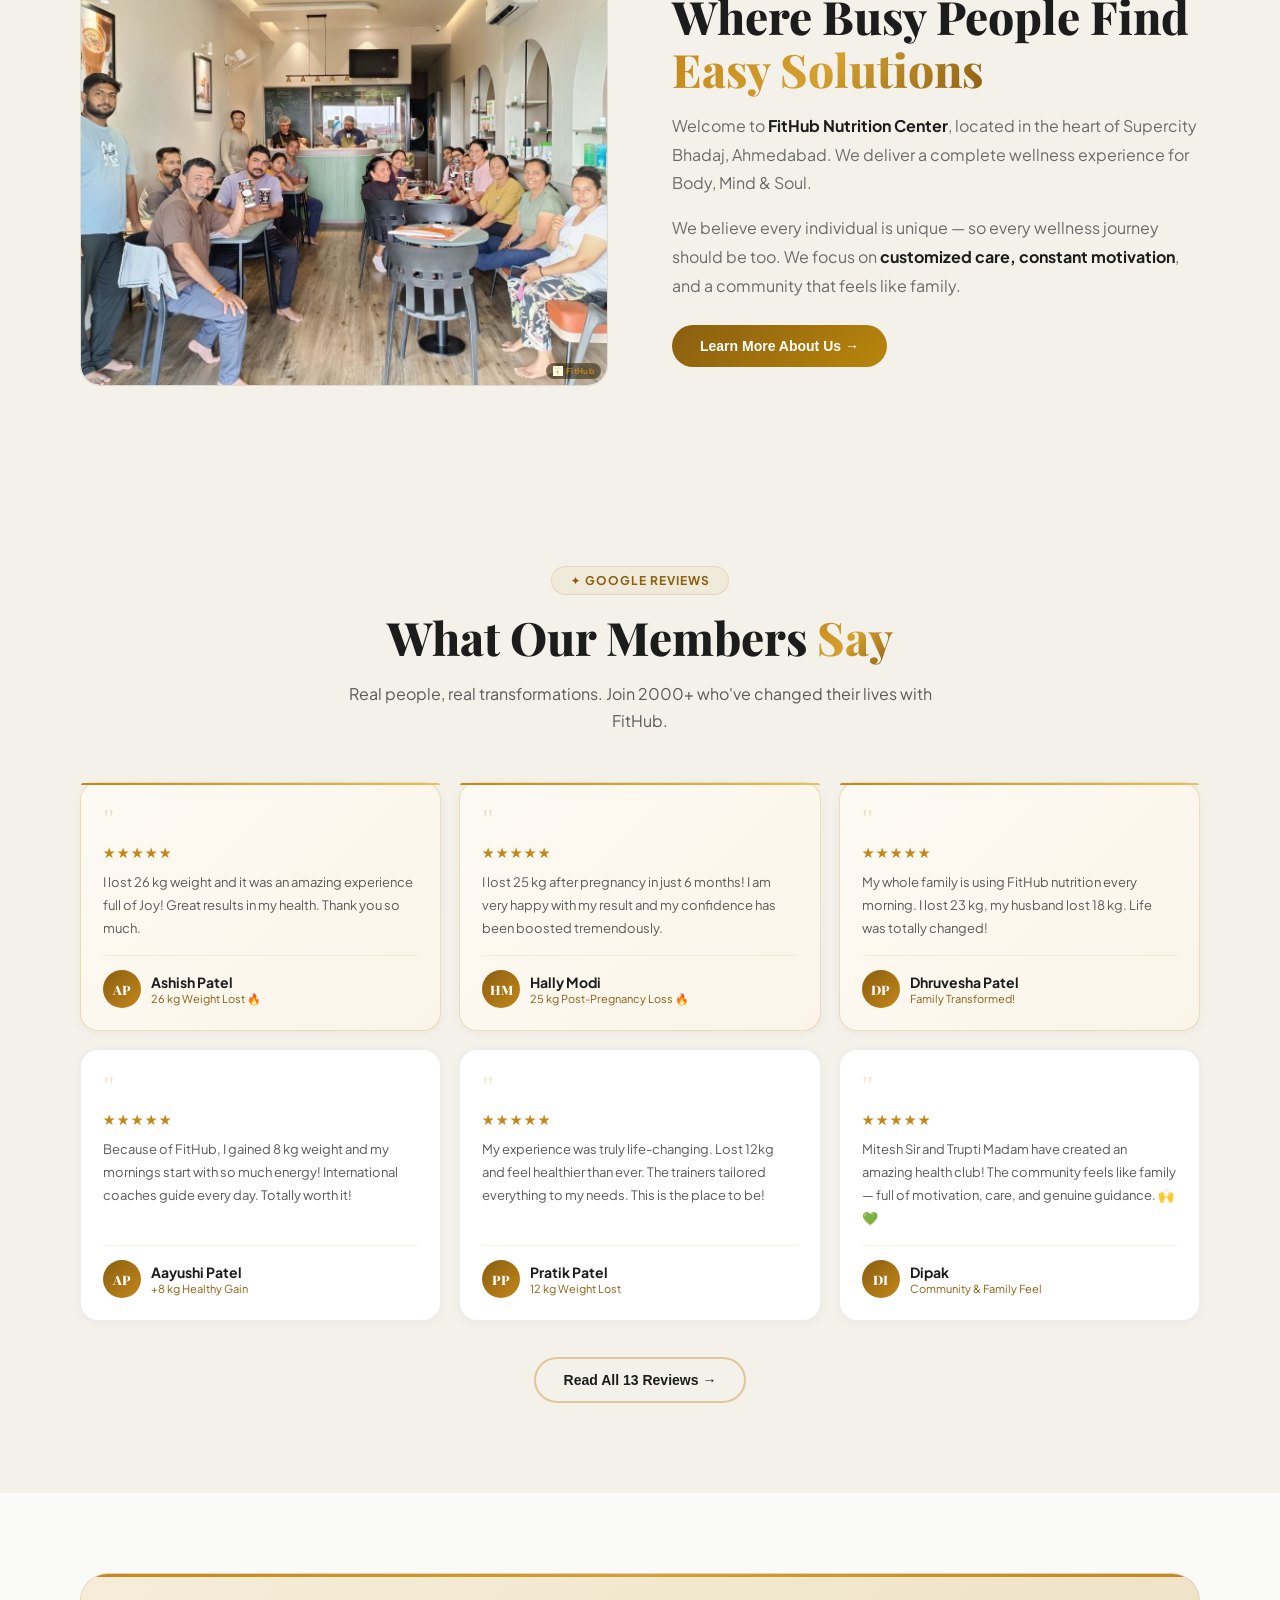
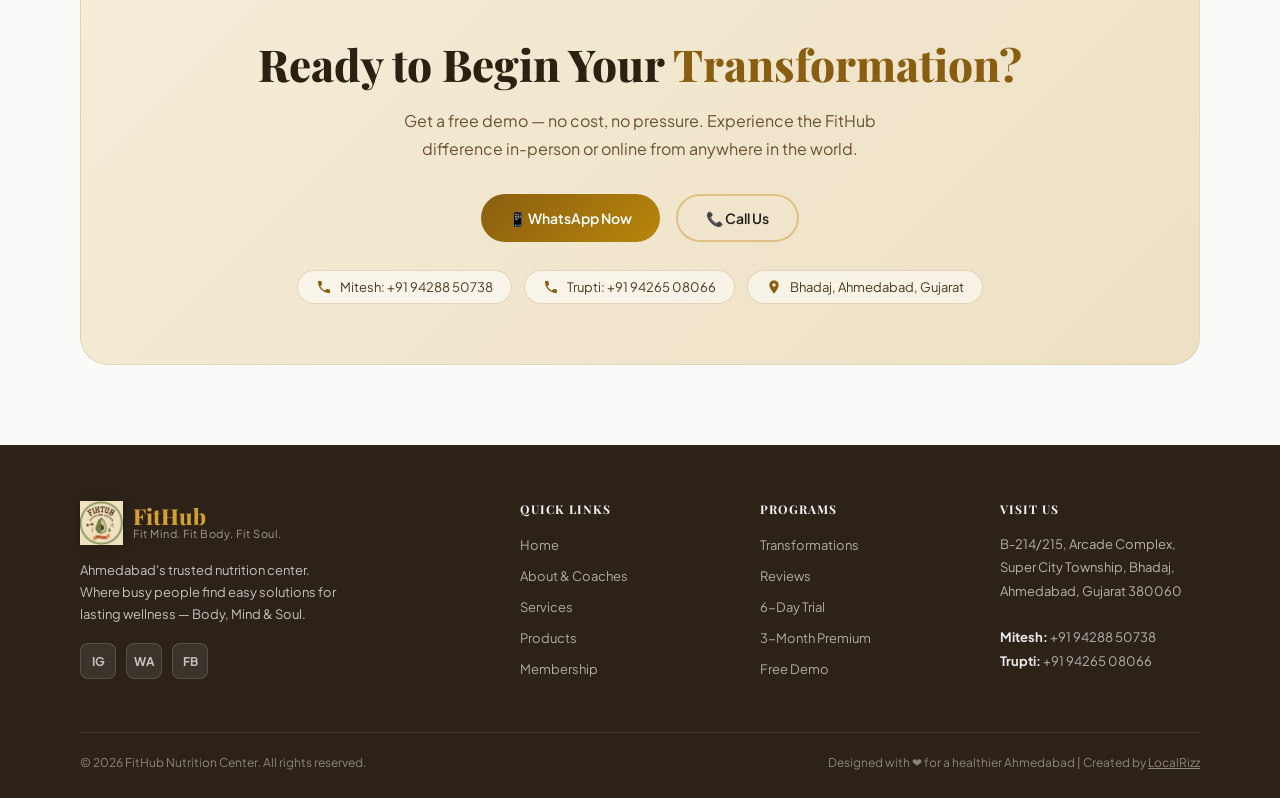
==== commit b995eb53: "Update index.html" ====
--- a/index.html
+++ b/index.html
@@ -415,7 +415,7 @@
       <div class="hero-stats">
         <div><div class="stat-num">2000+</div><div class="stat-label">Lives Transformed</div></div>
         <div><div class="stat-num">10+</div><div class="stat-label">Years Experience</div></div>
-        <div><div class="stat-num">29 kg</div><div class="stat-label">Personal Record</div></div>
+        <div><div class="stat-num">35 kg</div><div class="stat-label">Personal Record</div></div>
       </div>
       <div class="hero-btns">
         <button class="btn-primary" onclick="showPage('contact')">🎯 Get Free Demo</button>
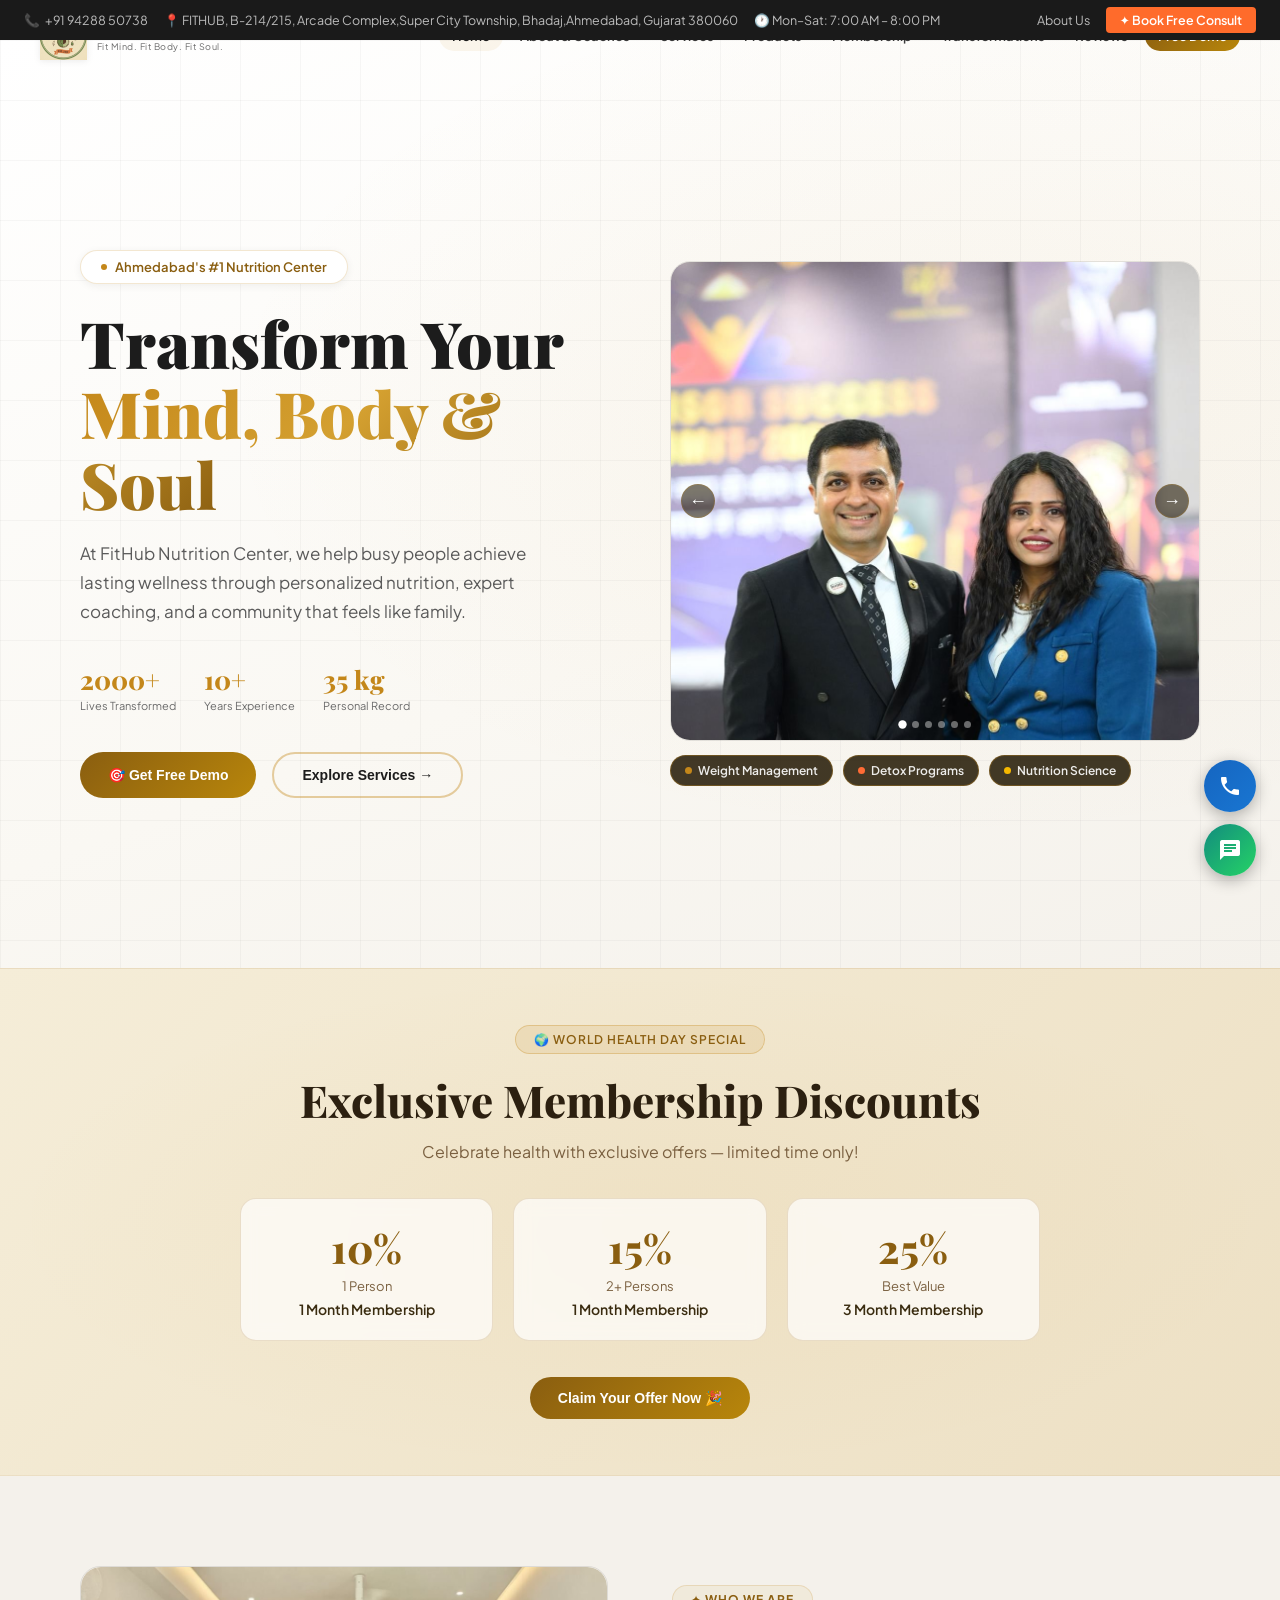
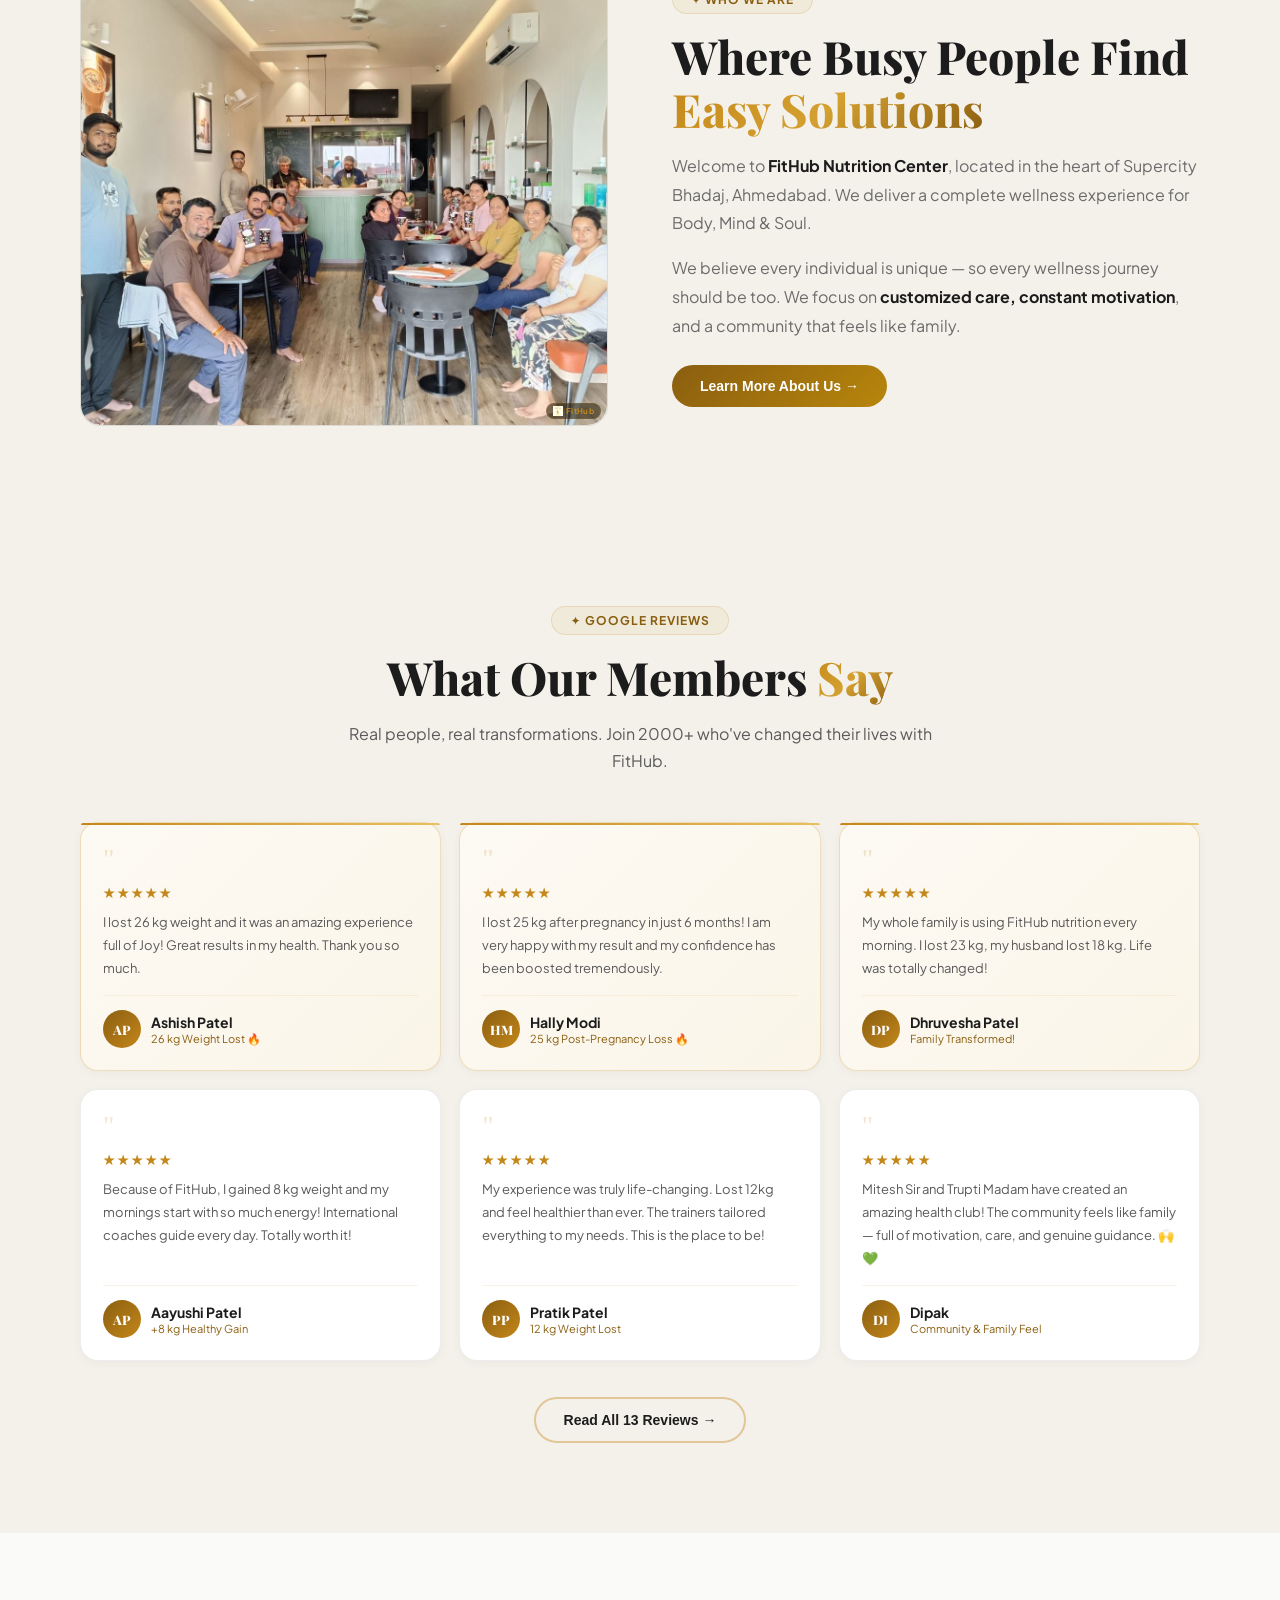
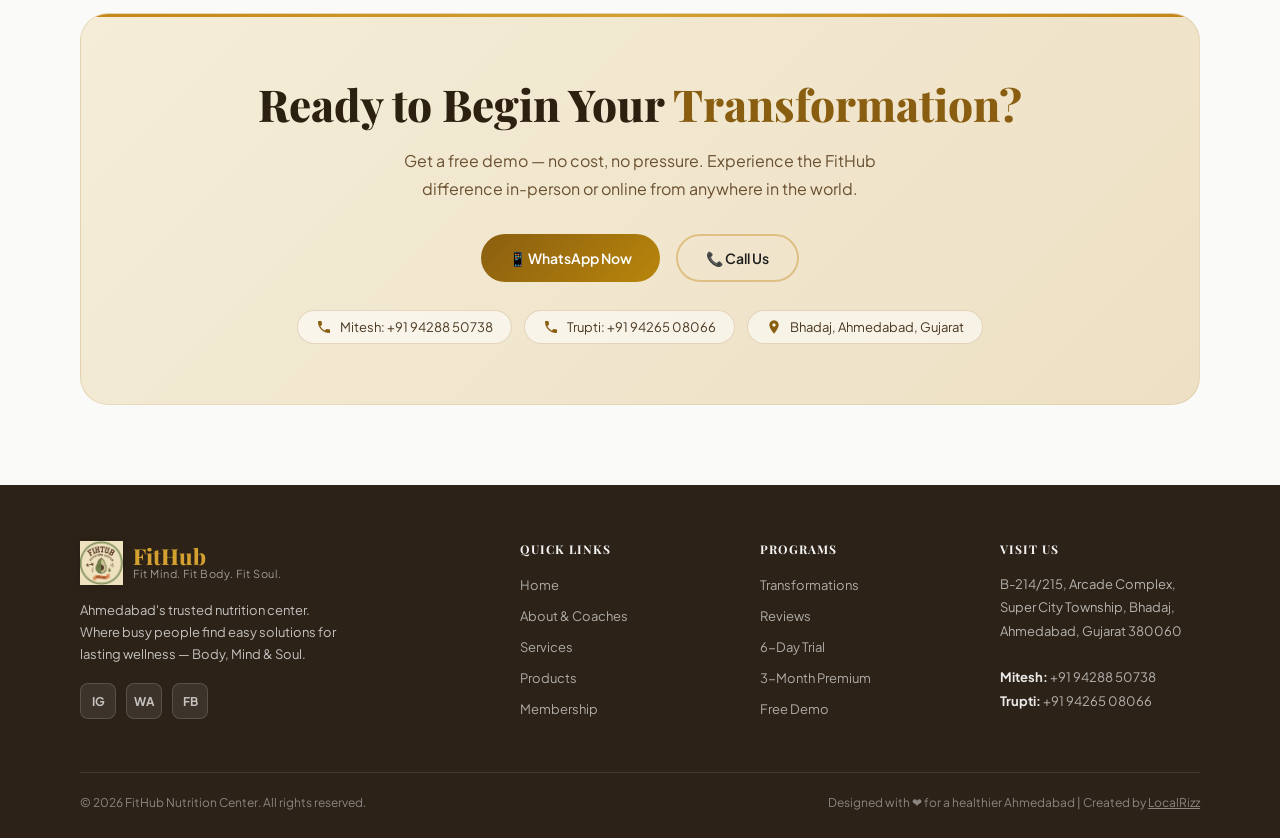
==== commit c31bb357: "Update index.html" ====
--- a/index.html
+++ b/index.html
@@ -359,9 +359,60 @@
   .video-grid{grid-template-columns:1fr;}
   .transform-photo-grid{grid-template-columns:1fr 1fr;}
 }
+
+/* TOP INFO BAR */
+.topbar{
+  background:#1a1a1a;
+  color:#ccc;
+  font-size:12.5px;
+  display:flex;
+  align-items:center;
+  justify-content:space-between;
+  padding:7px 24px;
+  flex-wrap:wrap;
+  gap:6px;
+  z-index:1100;
+  position:relative;
+}
+.topbar-left{display:flex;align-items:center;flex-wrap:wrap;gap:16px;}
+.tb-item{display:flex;align-items:center;gap:5px;color:#bbb;}
+.tb-item a{color:#bbb;text-decoration:none;}
+.tb-item a:hover{color:#ff6b2b;}
+.topbar-right{display:flex;align-items:center;gap:16px;}
+.tb-link{color:#bbb;text-decoration:none;font-size:12.5px;}
+.tb-link:hover{color:#ff6b2b;}
+.tb-book{
+  background:#ff6b2b;
+  color:#fff !important;
+  padding:5px 14px;
+  border-radius:4px;
+  font-size:12.5px;
+  font-weight:600;
+  text-decoration:none;
+  transition:background .2s;
+}
+.tb-book:hover{background:#e55a1c;}
+@media(max-width:768px){
+  .topbar{flex-direction:column;align-items:flex-start;padding:8px 14px;}
+  .topbar-left{gap:8px;}
+  .tb-item{font-size:11.5px;}
+}
 </style>
 </head>
 <body>
+
+<!-- TOP INFO BAR -->
+<div class="topbar">
+  <div class="topbar-left">
+    <div class="tb-item">📞 <a href="tel:+91 94288 50738">+91 94288 50738</a></div>
+    <div class="tb-item">📍 FITHUB, B-214/215, Arcade Complex,Super City Township, Bhadaj,Ahmedabad, Gujarat 380060</div>
+    <div class="tb-item">🕐 Mon–Sat: 7:00 AM – 8:00 PM</div>
+  </div>
+  <div class="topbar-right">
+    <a class="tb-link" href="#" onclick="go('about');return false">About Us</a>
+    <a class="tb-book" href="#" onclick="go('book');return false">✦ Book Free Consult</a>
+  </div>
+</div>
 
 <!-- FLOATING BUTTONS -->
 <div class="float-btns">
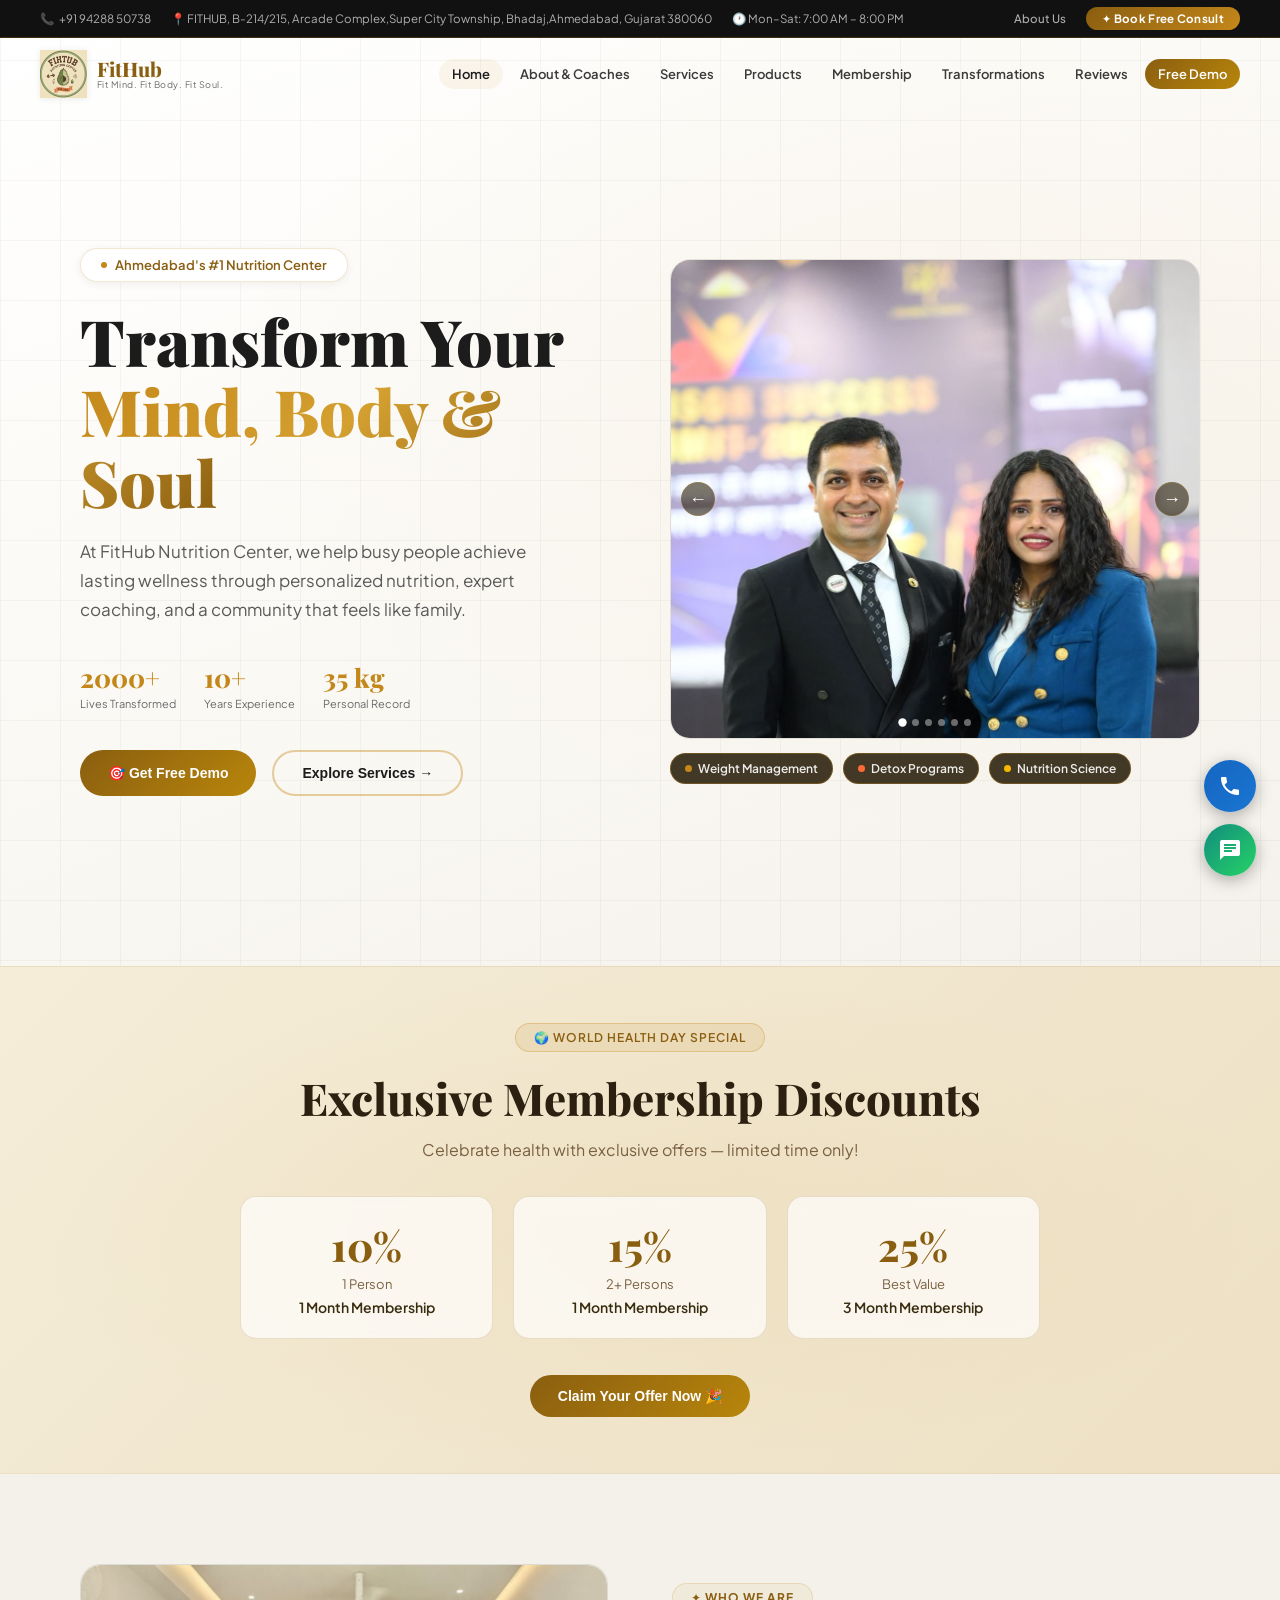
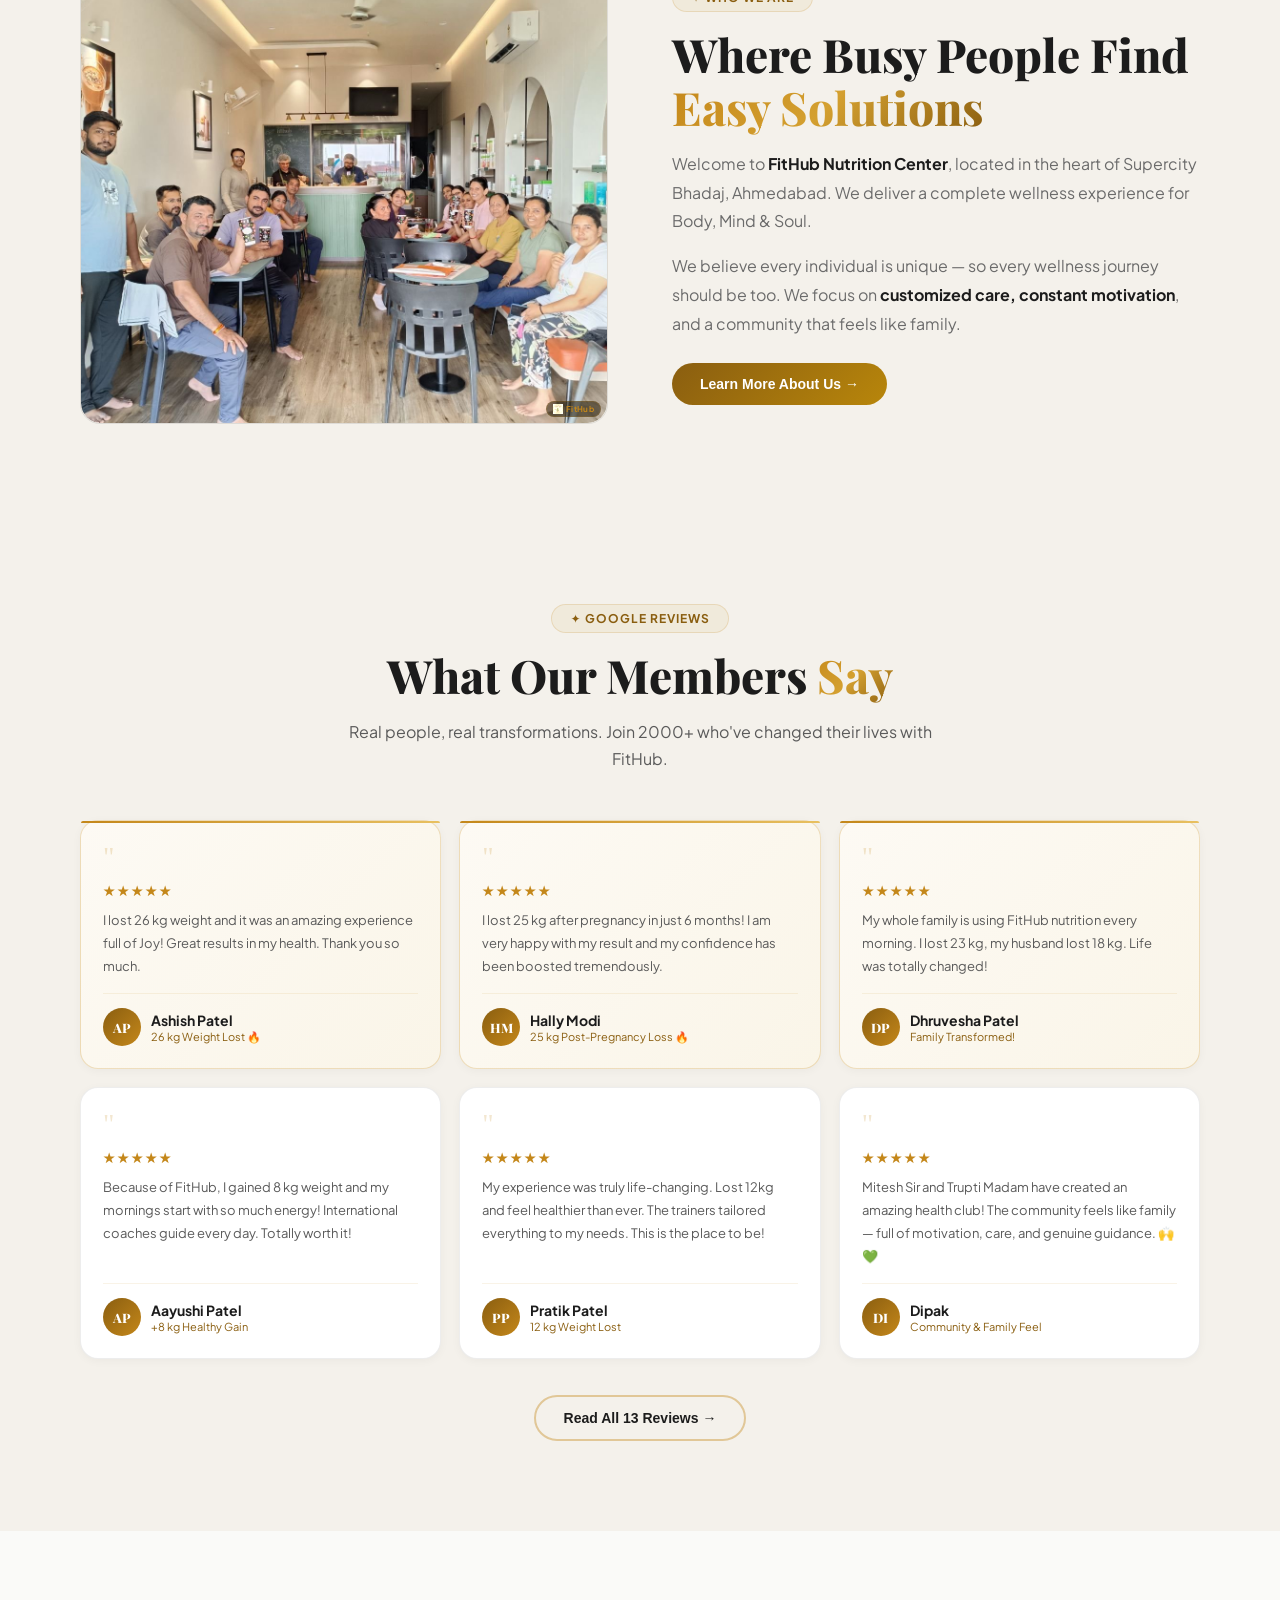
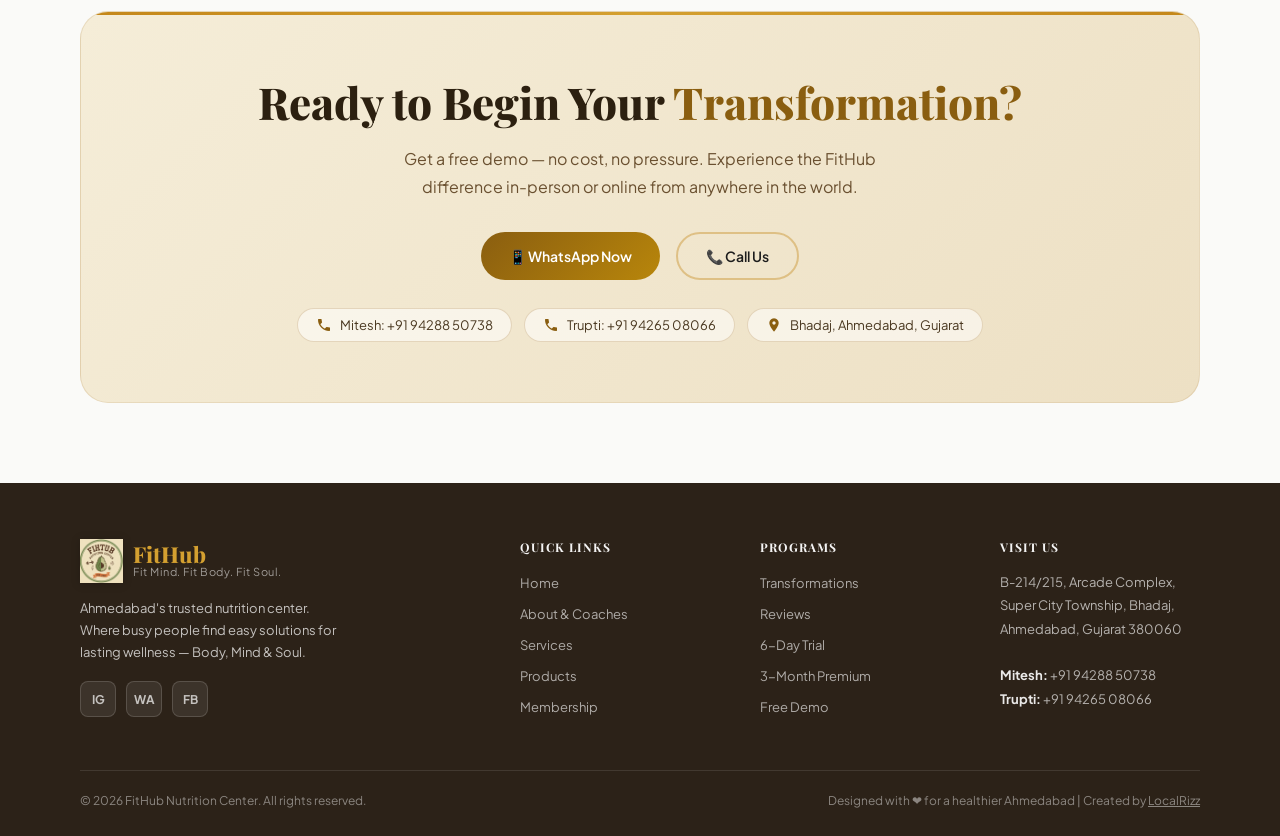
==== commit c01b8c11: "Update index.html" ====
--- a/index.html
+++ b/index.html
@@ -23,7 +23,7 @@
 ::-webkit-scrollbar-thumb{background:var(--gold);border-radius:3px;}
 
 /* NAV */
-nav{position:fixed;top:0;left:0;right:0;z-index:1000;padding:12px 40px;display:flex;align-items:center;justify-content:space-between;transition:all 0.4s;}
+nav{position:fixed;top:38px;left:0;right:0;z-index:1000;padding:12px 40px;display:flex;align-items:center;justify-content:space-between;transition:all 0.4s;}
 nav.scrolled{background:rgba(250,250,248,0.97);backdrop-filter:blur(20px);border-bottom:1px solid rgba(0,0,0,0.07);box-shadow:0 2px 16px rgba(0,0,0,0.06);}
 .nav-logo{display:flex;align-items:center;gap:10px;cursor:pointer;text-decoration:none;}
 .nav-logo img{height:48px;object-fit:contain;filter:drop-shadow(0 1px 3px rgba(0,0,0,0.08));}
@@ -35,7 +35,7 @@
 .nav-cta{background:linear-gradient(135deg,var(--green-dark),var(--green))!important;color:#fff!important;font-weight:600!important;}
 .hamburger{display:none;flex-direction:column;gap:5px;cursor:pointer;padding:8px;background:none;border:none;}
 .hamburger span{width:24px;height:2px;background:#1C1C1C;border-radius:2px;display:block;transition:all 0.3s;}
-.mobile-menu{display:none;position:fixed;top:72px;left:0;right:0;background:rgba(250,250,248,0.98);backdrop-filter:blur(20px);padding:16px;flex-direction:column;gap:2px;z-index:999;border-bottom:1px solid rgba(0,0,0,0.07);box-shadow:0 8px 24px rgba(0,0,0,0.08);}
+.mobile-menu{display:none;position:fixed;top:110px;left:0;right:0;background:rgba(250,250,248,0.98);backdrop-filter:blur(20px);padding:16px;flex-direction:column;gap:2px;z-index:999;border-bottom:1px solid rgba(0,0,0,0.07);box-shadow:0 8px 24px rgba(0,0,0,0.08);}
 .mobile-menu.open{display:flex;}
 .mobile-menu a{color:#3A3A3A;text-decoration:none;font-size:15px;padding:12px 16px;border-radius:10px;transition:all 0.3s;cursor:pointer;font-weight:500;}
 .mobile-menu a:hover{color:var(--text);background:rgba(196,135,26,0.1);}
@@ -65,7 +65,7 @@
 .hero{min-height:100vh;background:linear-gradient(160deg,#FFFFFF 0%,#FAF8F3 60%,#F4F1EB 100%);position:relative;display:flex;align-items:center;overflow:hidden;}
 .hero-bg{position:absolute;inset:0;background:radial-gradient(ellipse at 75% 40%,rgba(196,135,26,0.05),transparent 55%);pointer-events:none;}
 .hero-grid{position:absolute;inset:0;background-image:linear-gradient(rgba(0,0,0,0.03) 1px,transparent 1px),linear-gradient(90deg,rgba(0,0,0,0.03) 1px,transparent 1px);background-size:60px 60px;}
-.hero-content{position:relative;z-index:2;max-width:1200px;margin:0 auto;padding:120px 40px 80px;display:grid;grid-template-columns:1fr 1fr;gap:60px;align-items:center;}
+.hero-content{position:relative;z-index:2;max-width:1200px;margin:0 auto;padding:158px 40px 80px;display:grid;grid-template-columns:1fr 1fr;gap:60px;align-items:center;}
 .hero-badge{display:inline-flex;align-items:center;gap:8px;background:#FFFFFF;border:1px solid rgba(196,135,26,0.2);border-radius:50px;padding:8px 20px;font-size:13px;color:#8a5e10;margin-bottom:24px;font-weight:600;box-shadow:0 2px 8px rgba(0,0,0,0.06);}
 .hero-badge .dot{width:6px;height:6px;background:#C4871A;border-radius:50%;animation:pulse 2s infinite;}
 @keyframes pulse{0%,100%{opacity:1;transform:scale(1);}50%{opacity:0.5;transform:scale(1.5);}}
@@ -331,7 +331,7 @@
   nav{padding:10px 20px;}
   .nav-links{display:none;}
   .hamburger{display:flex;}
-  .hero-content{grid-template-columns:1fr;padding:100px 20px 60px;gap:32px;}
+  .hero-content{grid-template-columns:1fr;padding:138px 20px 60px;gap:32px;}
   .hero-carousel{height:300px;margin-top:20px;}
   .ac-item,.ac-item.reverse{grid-template-columns:1fr;}
   .ac-img{min-height:280px;}
@@ -362,40 +362,54 @@
 
 /* TOP INFO BAR */
 .topbar{
-  background:#1a1a1a;
-  color:#ccc;
-  font-size:12.5px;
+  position:fixed;
+  top:0;left:0;right:0;
+  z-index:1100;
+  background:#111;
   display:flex;
   align-items:center;
   justify-content:space-between;
-  padding:7px 24px;
-  flex-wrap:wrap;
-  gap:6px;
-  z-index:1100;
-  position:relative;
-}
-.topbar-left{display:flex;align-items:center;flex-wrap:wrap;gap:16px;}
-.tb-item{display:flex;align-items:center;gap:5px;color:#bbb;}
-.tb-item a{color:#bbb;text-decoration:none;}
-.tb-item a:hover{color:#ff6b2b;}
-.topbar-right{display:flex;align-items:center;gap:16px;}
-.tb-link{color:#bbb;text-decoration:none;font-size:12.5px;}
-.tb-link:hover{color:#ff6b2b;}
+  padding:0 40px;
+  height:38px;
+  border-bottom:1px solid rgba(196,135,26,0.25);
+}
+.topbar-left{display:flex;align-items:center;gap:20px;}
+.tb-item{
+  display:flex;align-items:center;gap:5px;
+  color:#b0b0b0;font-size:11.5px;white-space:nowrap;
+  font-family:'Plus Jakarta Sans',sans-serif;
+}
+.tb-item a{color:#b0b0b0;text-decoration:none;transition:color .2s;}
+.tb-item a:hover{color:#C4871A;}
+.topbar-right{display:flex;align-items:center;gap:20px;}
+.tb-link{
+  color:#b0b0b0;text-decoration:none;font-size:11.5px;
+  font-family:'Plus Jakarta Sans',sans-serif;font-weight:500;
+  transition:color .2s;
+}
+.tb-link:hover{color:#C4871A;}
 .tb-book{
-  background:#ff6b2b;
+  background:linear-gradient(135deg,#8a5e10,#C4871A);
   color:#fff !important;
-  padding:5px 14px;
-  border-radius:4px;
-  font-size:12.5px;
-  font-weight:600;
+  padding:4px 16px;
+  border-radius:20px;
+  font-size:11.5px;
+  font-weight:700;
   text-decoration:none;
-  transition:background .2s;
-}
-.tb-book:hover{background:#e55a1c;}
-@media(max-width:768px){
-  .topbar{flex-direction:column;align-items:flex-start;padding:8px 14px;}
-  .topbar-left{gap:8px;}
-  .tb-item{font-size:11.5px;}
+  letter-spacing:0.3px;
+  transition:opacity .2s;
+  cursor:pointer;
+}
+.tb-book:hover{opacity:0.88;}
+@media(max-width:900px){
+  .topbar{padding:0 16px;height:auto;min-height:36px;flex-wrap:wrap;gap:4px;padding-top:6px;padding-bottom:6px;}
+  .topbar-left{gap:10px;flex-wrap:wrap;}
+  .tb-item{font-size:11px;}
+  .tb-link,.tb-book{font-size:11px;}
+}
+@media(max-width:600px){
+  .topbar{flex-direction:column;align-items:flex-start;padding:8px 14px;gap:4px;}
+  .topbar-right{width:100%;justify-content:flex-start;gap:12px;}
 }
 </style>
 </head>
@@ -409,8 +423,8 @@
     <div class="tb-item">🕐 Mon–Sat: 7:00 AM – 8:00 PM</div>
   </div>
   <div class="topbar-right">
-    <a class="tb-link" href="#" onclick="go('about');return false">About Us</a>
-    <a class="tb-book" href="#" onclick="go('book');return false">✦ Book Free Consult</a>
+    <a class="tb-link" href="#" onclick="showPage('about');return false">About Us</a>
+    <a class="tb-book" href="#" onclick="showPage('contact');return false">✦ Book Free Consult</a>
   </div>
 </div>
 
